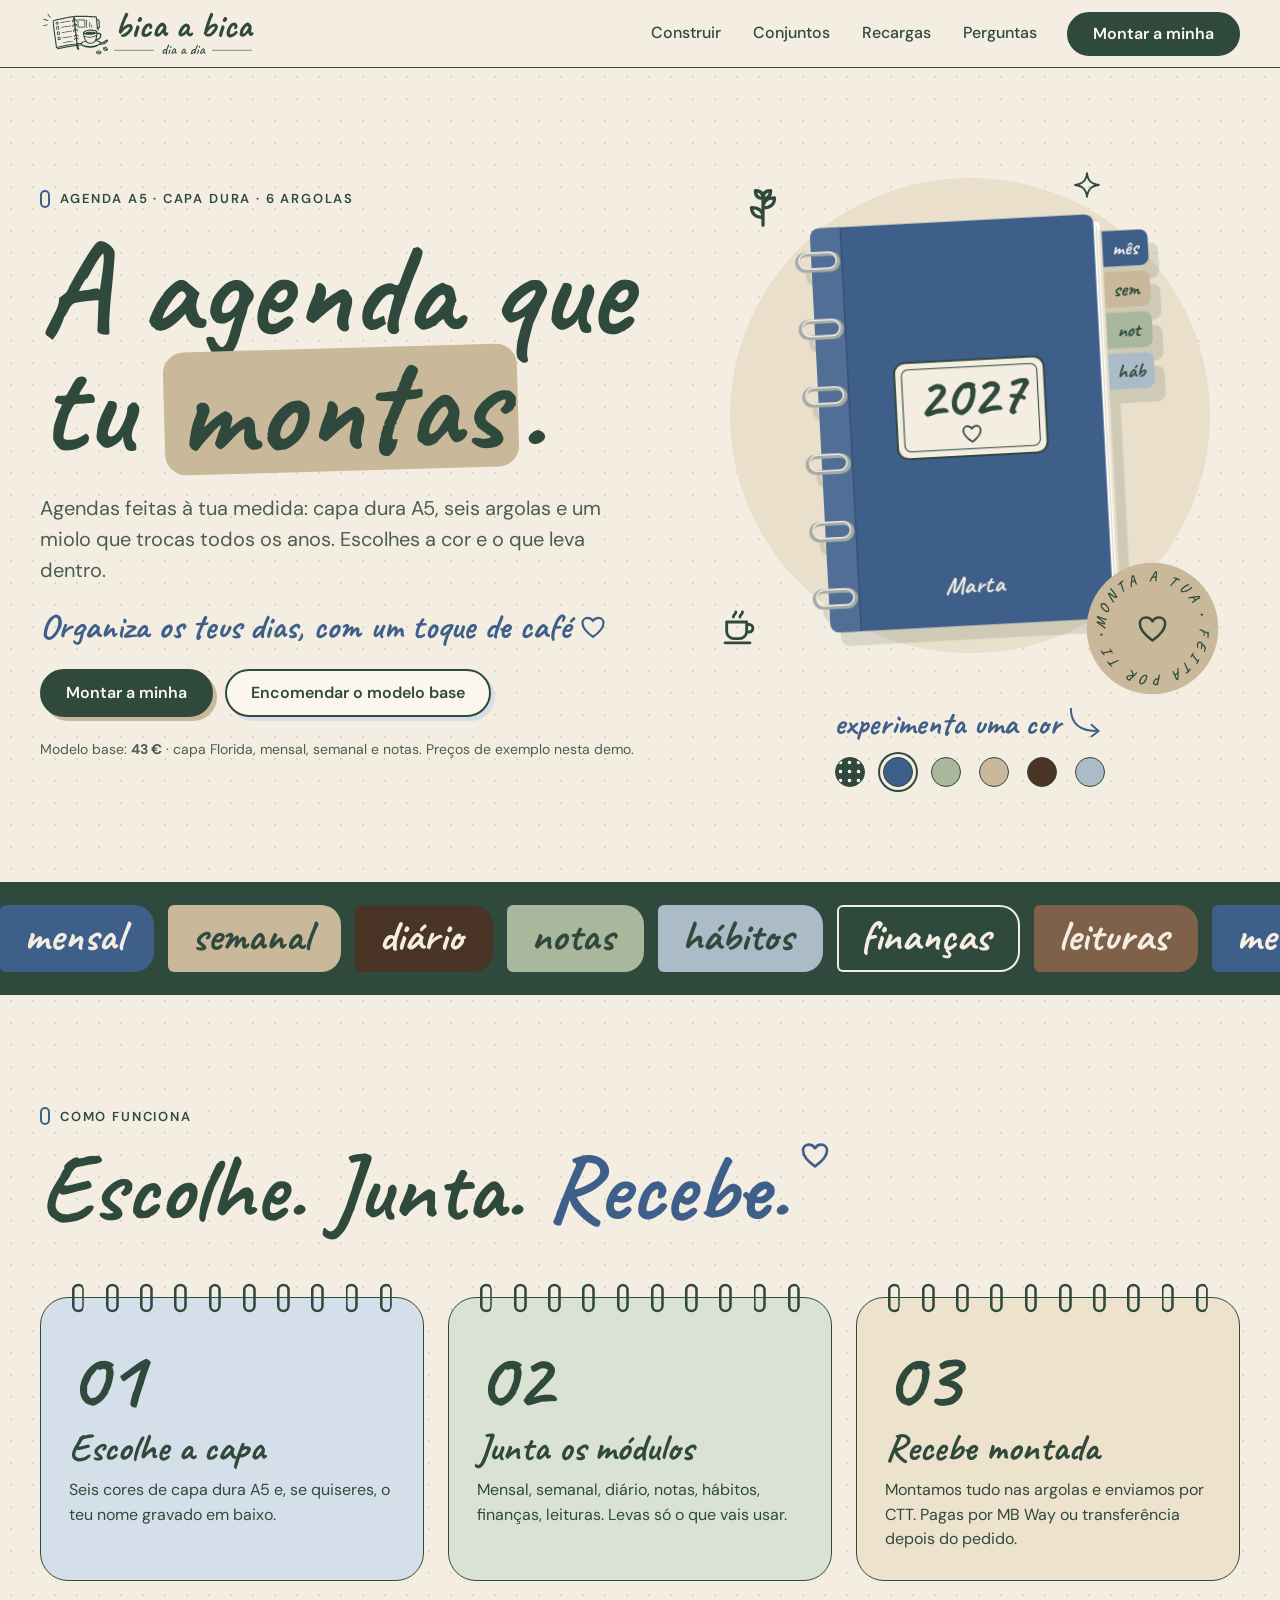
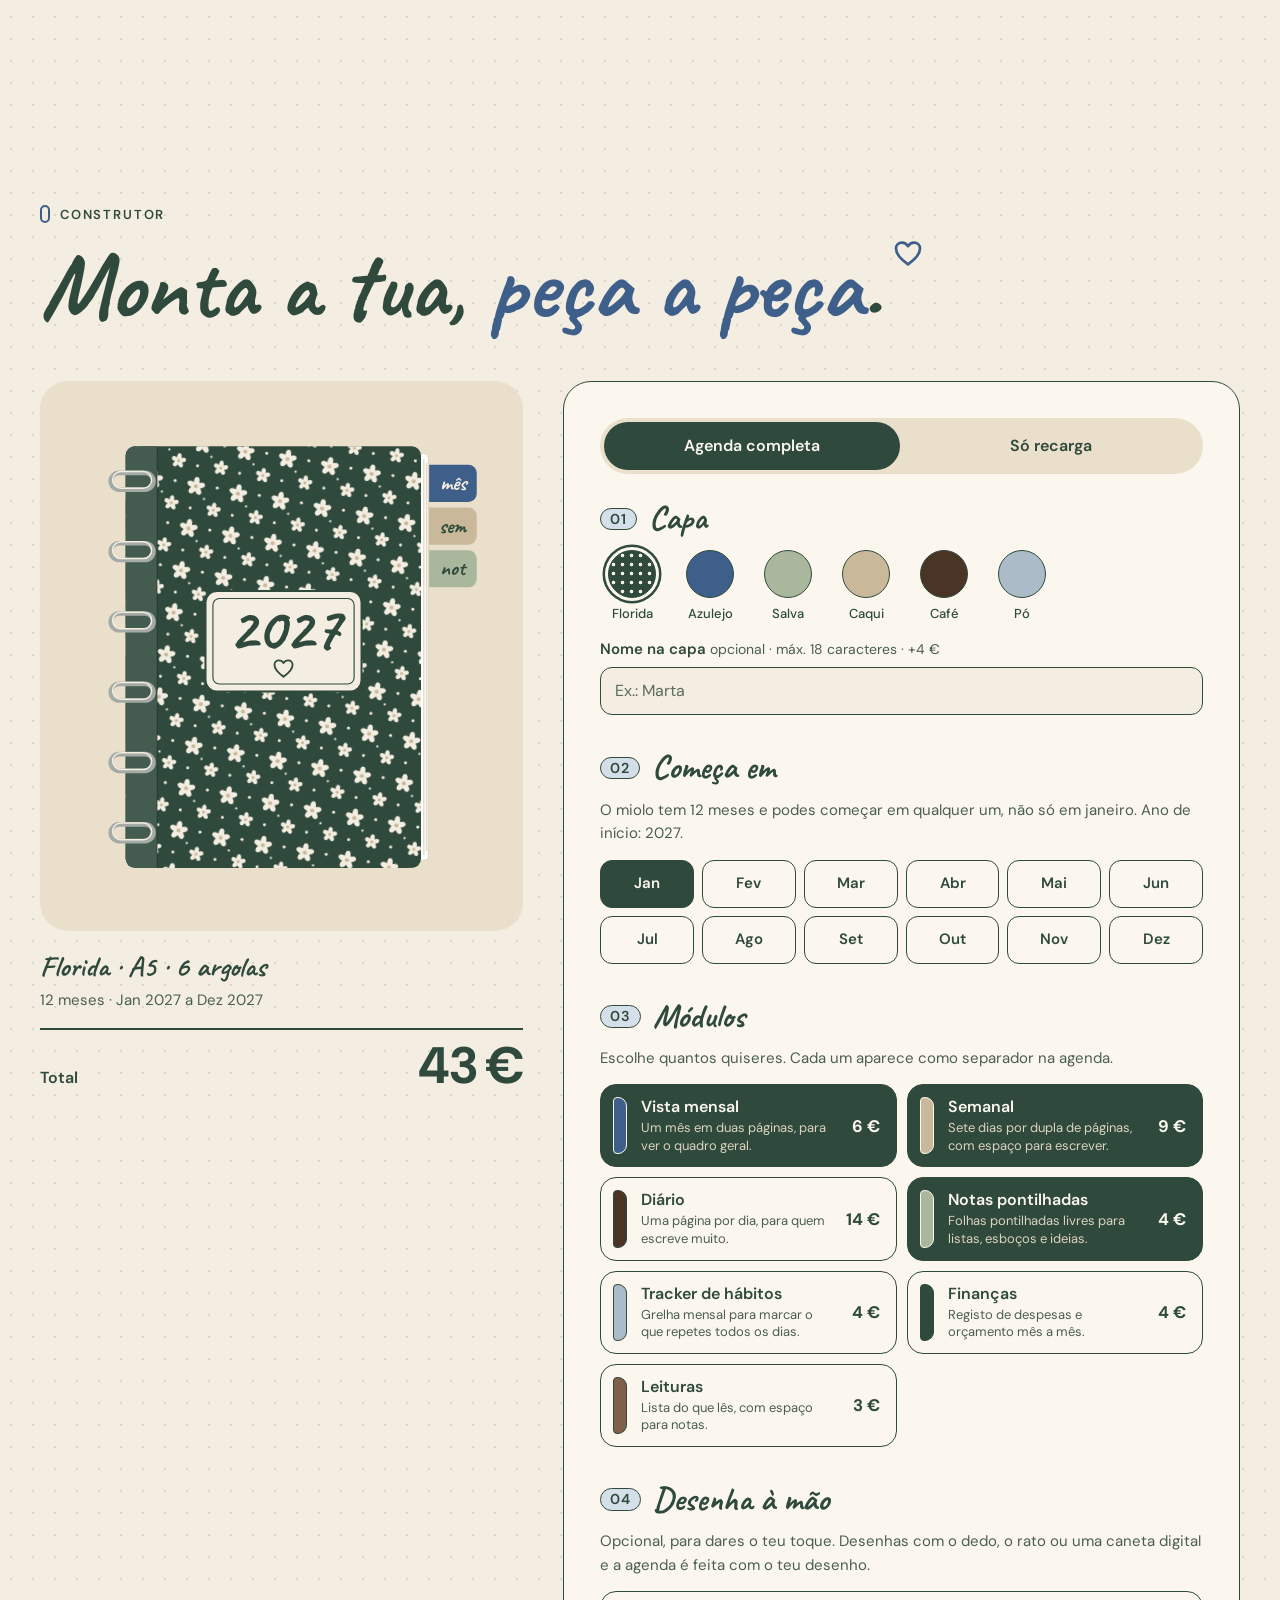
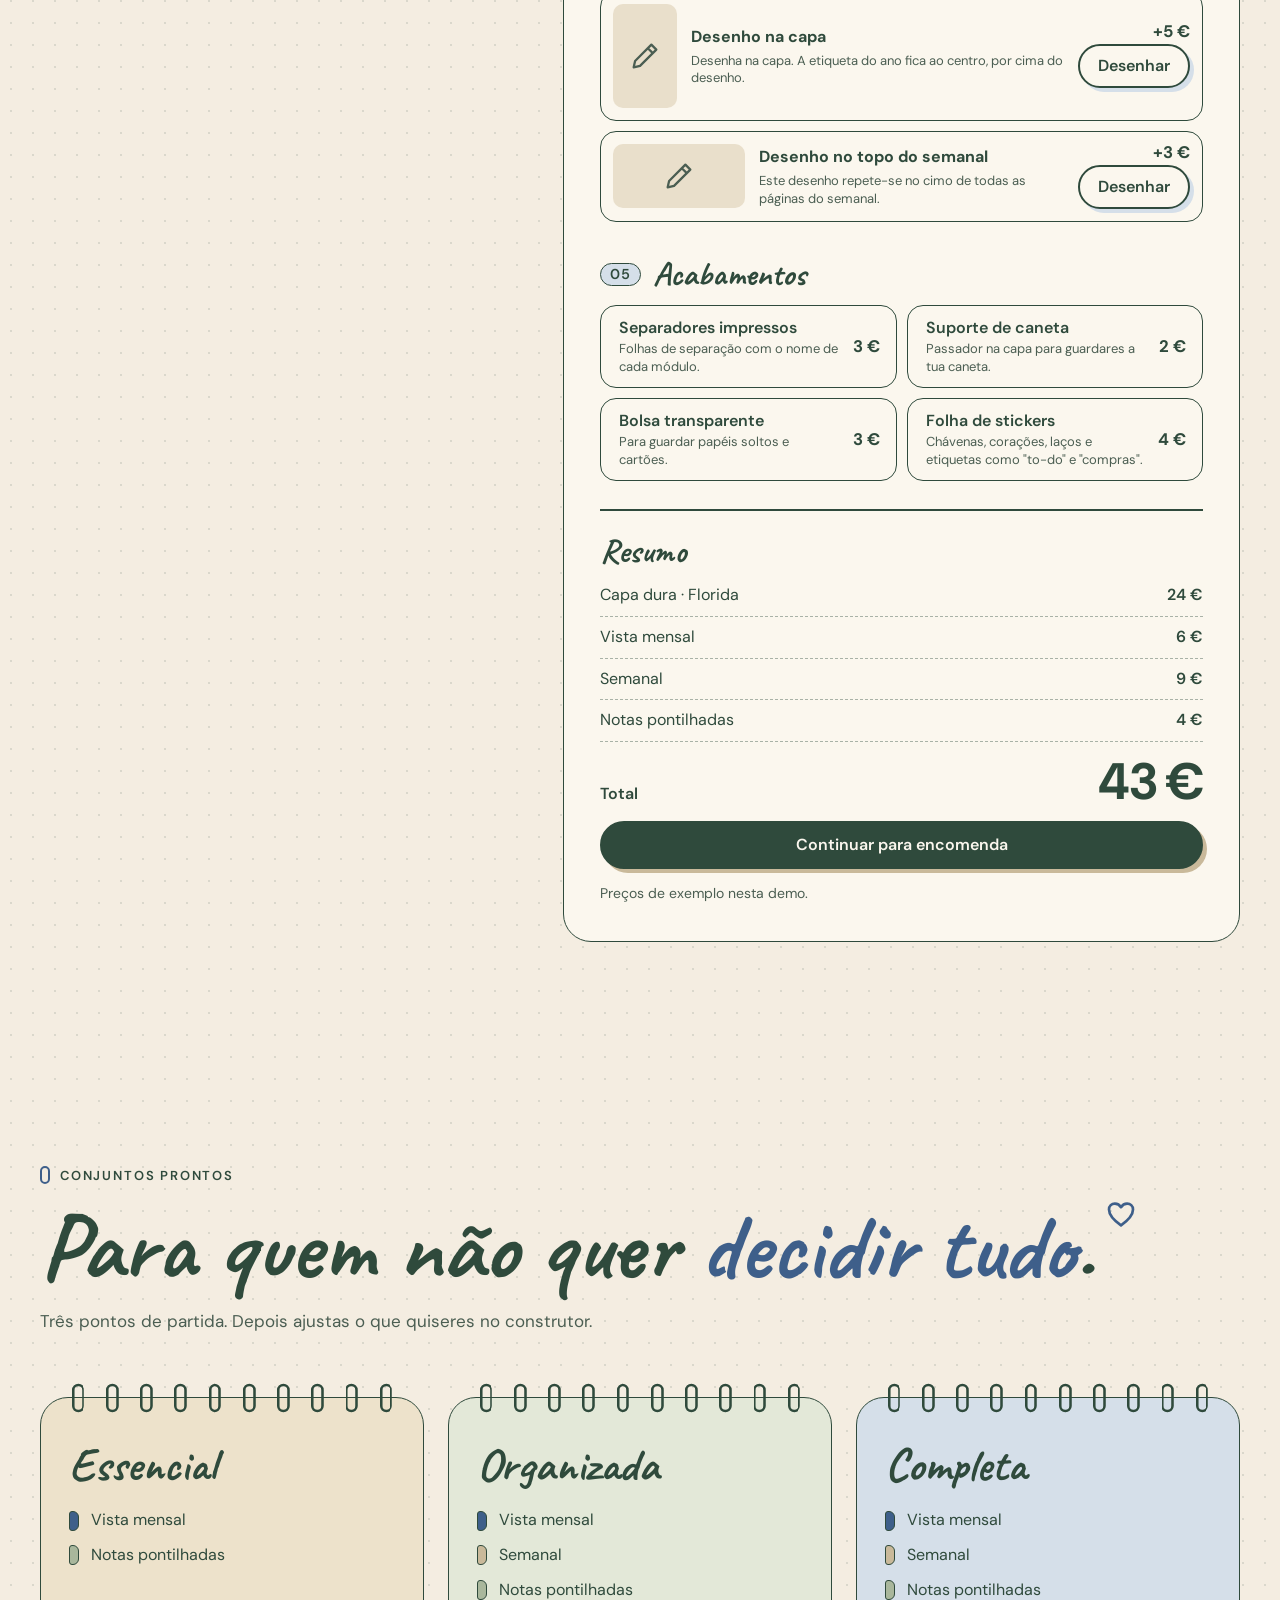
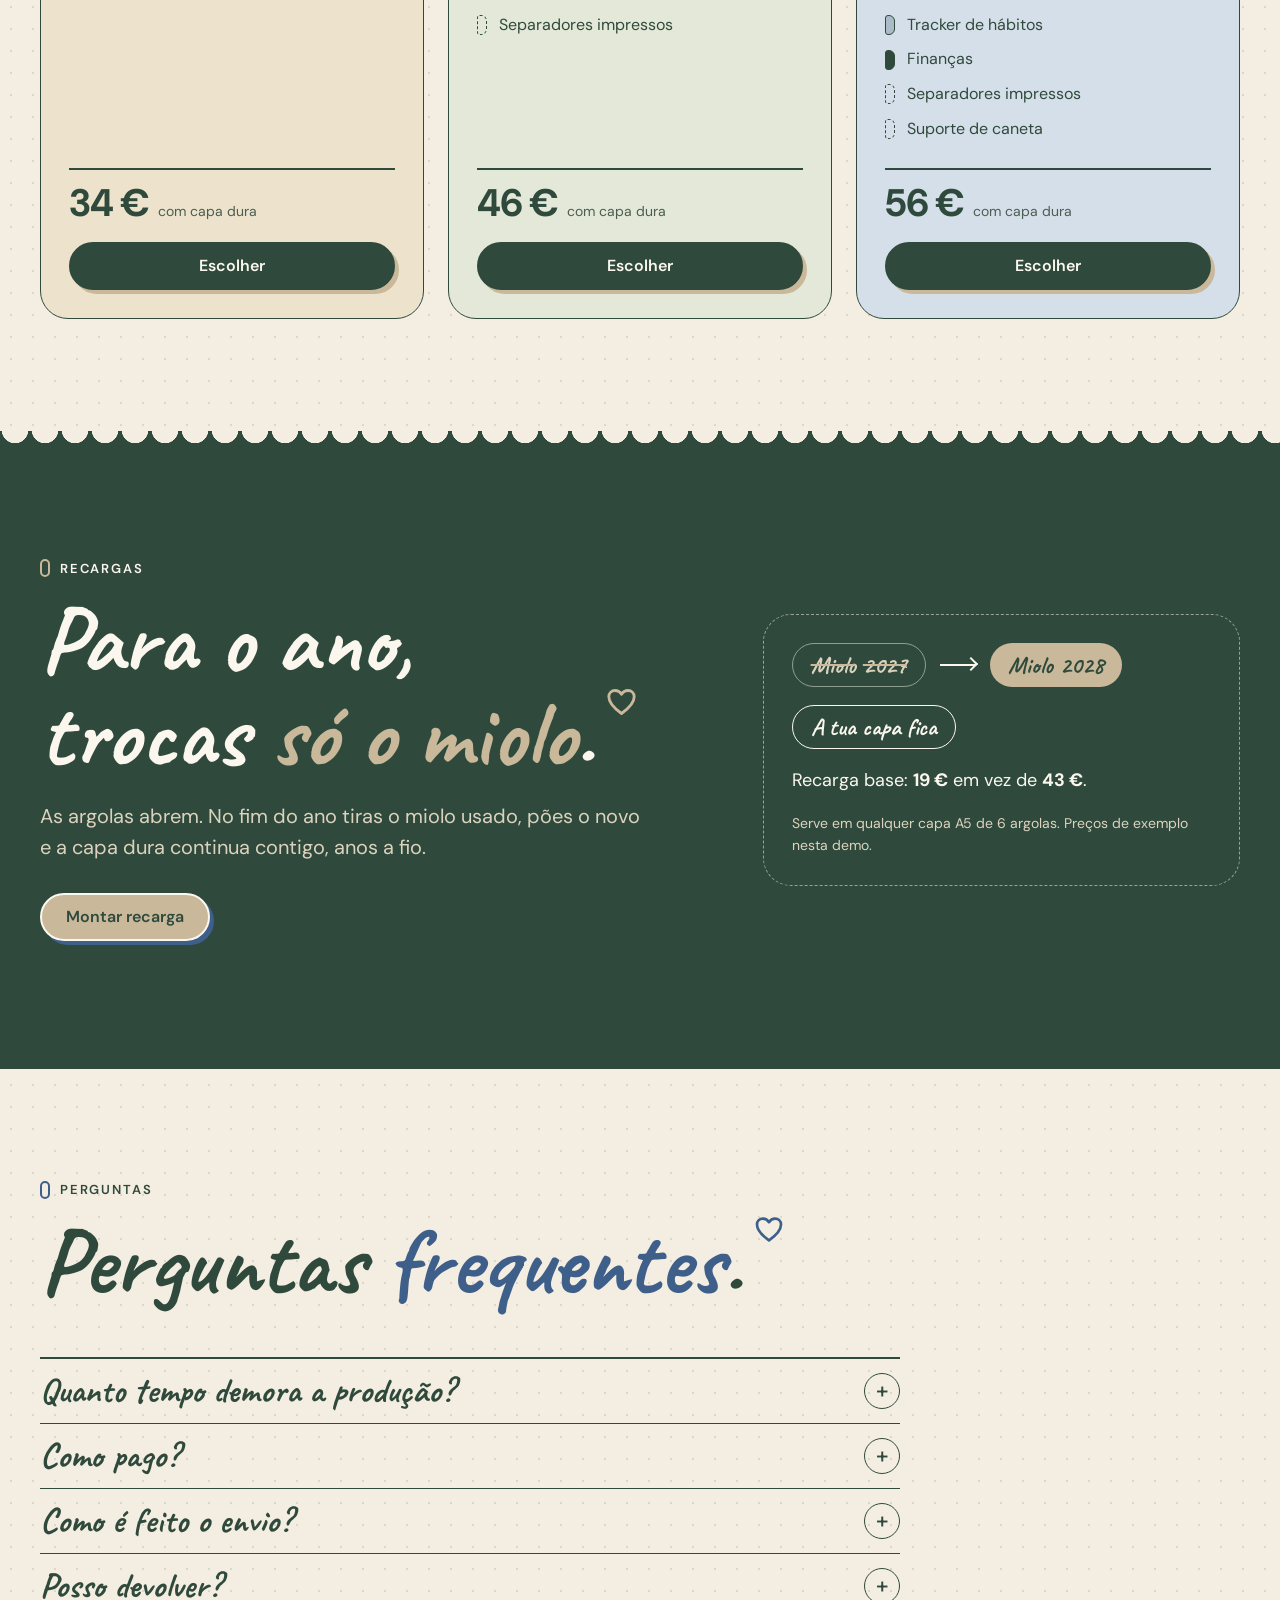
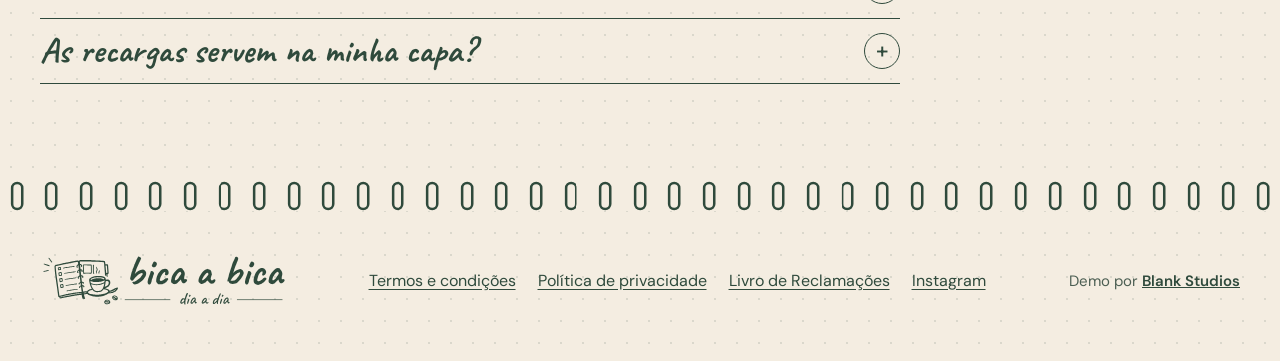
==== index.html @ fda72f33 "Desenho à mão: a cliente desenha a capa e o topo das páginas do diário e do semanal Canvas vetorial " ====
<!doctype html>
<html lang="pt-PT">
<head>
  <meta charset="utf-8">
  <meta name="viewport" content="width=device-width, initial-scale=1">
  <title>bica a bica — agendas que se montam, dia a dia</title>
  <meta name="description" content="bica a bica: agendas A5 de capa dura com 6 argolas. Escolhes a capa, juntas os módulos e, para o ano, trocas só o miolo.">
  <meta name="theme-color" content="#F4EDE1">
  <link rel="icon" href="assets/favicon.svg" type="image/svg+xml">
  <link rel="preconnect" href="https://fonts.googleapis.com">
  <link rel="preconnect" href="https://fonts.gstatic.com" crossorigin>
  <link href="https://fonts.googleapis.com/css2?family=Caveat:wght@500;600;700&family=DM+Sans:wght@400;500;600;700&display=swap" rel="stylesheet">
  <link rel="stylesheet" href="styles.css">
</head>
<body>
  <svg width="0" height="0" style="position:absolute" aria-hidden="true" focusable="false">
    <symbol id="heart" viewBox="0 0 24 24"><path d="M12 20.5C5 15.5 3 11.5 3 8.6 3 6 5 4.2 7.4 4.2c1.9 0 3.6 1 4.6 2.7 1-1.7 2.7-2.7 4.6-2.7C19 4.2 21 6 21 8.6c0 2.9-2 6.9-9 11.9z"/></symbol>
    <symbol id="leaf" viewBox="0 0 24 24"><path d="M12 22V8M12 18c-4.2 0-6-2.2-6-5.200 4.200 0 6 2.200 6 5.200zM12 13c4.200 0 6-2.200 6-5.200-4.200 0-6 2.200-6 5.200zM12 8c-2.600 0-4-1.500-4-4 2.600 0 4 1.500 4 4zM12 8c2.600 0 4-1.500 4-4-2.600 0-4 1.500-4 4z"/></symbol>
    <symbol id="cup" viewBox="0 0 24 24"><path d="M4 9h12v5.500a4.500 4.500 0 0 1-4.500 4.500h-3A4.500 4.500 0 0 1 4 14.500zM16 10.500h1.500a2.250 2.250 0 0 1 0 4.500H16M8 6c0-1.500 1.500-1.500 1.500-3M12 6c0-1.500 1.500-1.500 1.500-3M3 21.500h15"/></symbol>
    <symbol id="sparkle" viewBox="0 0 24 24"><path d="M12 1c.9 7 3.600 10 11 11-7.400 1-10.100 4-11 11-.9-7-3.600-10-11-11 7.400-1 10.100-4 11-11z"/></symbol>
    <symbol id="pencil" viewBox="0 0 24 24"><path d="M4 20l1-4.500L16.500 4l3.500 3.500L8.500 19zM14 6.500l3.500 3.500"/></symbol>
  </svg>
  <a class="skip" href="#main">Saltar para o conteúdo</a>

  <!-- 1. NAV -->
  <header class="nav">
    <div class="wrap nav__in">
      <a class="logo" href="#top" aria-label="bica a bica, início"><img class="logo__img" src="assets/logo-horizontal.svg" alt="" width="215" height="56"><span class="logo__text" aria-hidden="true">bica a bica</span></a>
      <nav id="nav-links" class="nav__links" aria-label="Principal">
        <a href="#construir">Construir</a>
        <a href="#conjuntos">Conjuntos</a>
        <a href="#recargas">Recargas</a>
        <a href="#perguntas">Perguntas</a>
        <a class="btn btn--ink nav__cta2" href="#construir">Montar a minha</a>
      </nav>
      <button class="btn btn--line nav__toggle" type="button" aria-expanded="false" aria-controls="nav-links">Menu</button>
      <a class="btn btn--ink nav__cta" href="#construir">Montar a minha</a>
    </div>
  </header>

  <main id="main">
    <noscript><p class="wrap noscript">Esta demo precisa de JavaScript para o construtor funcionar.</p></noscript>

    <!-- 2. HERO -->
    <section class="hero wrap" id="top">
      <div class="hero__copy">
        <p class="kicker">Agenda A5 · capa dura · 6 argolas</p>
        <h1>A agenda que tu <mark>montas</mark>.</h1>
        <p class="lead">Agendas feitas à tua medida: capa dura A5, seis argolas e um miolo que trocas todos os anos. Escolhes a cor e o que leva dentro.</p>
        <p class="tagline">Organiza os teus dias, com um toque de café <svg viewBox="0 0 24 24" aria-hidden="true"><use href="#heart"/></svg></p>
        <div class="cta-row">
          <a class="btn btn--ink" href="#construir">Montar a minha</a>
          <button class="btn btn--line" type="button" data-action="base">Encomendar o modelo base</button>
        </div>
        <p class="fine">Modelo base: <strong data-price="base">43 €</strong> · capa Florida, mensal, semanal e notas. Preços de exemplo nesta demo.</p>
      </div>
      <div class="hero__stage">
      <div class="hero__art">
        <div class="hero__disc" aria-hidden="true"></div>
        <svg class="doodle" style="--s:46px;top:5%;left:4%" aria-hidden="true"><use href="#leaf"/></svg>
        <svg class="doodle" style="--s:26px;top:3%;right:24%;animation-delay:-1s" aria-hidden="true"><use href="#sparkle"/></svg>
        <svg class="doodle" style="--s:40px;bottom:9%;left:0;animation-delay:-2s" aria-hidden="true"><use href="#cup"/></svg>
        <div id="agenda-hero" class="agenda-host hero__agenda" aria-hidden="true"></div>
        <svg class="sticker" viewBox="0 0 160 160" role="img" aria-label="Monta a tua, feita por ti">
          <defs><path id="sticker-path" d="M80,80 m-56,0 a56,56 0 1,1 112,0 a56,56 0 1,1 -112,0"/></defs>
          <circle cx="80" cy="80" r="78" fill="#C9B99A"/>
          <text><textPath href="#sticker-path" textLength="346" lengthAdjust="spacing">MONTA A TUA • FEITA POR TI •</textPath></text>
          <use href="#heart" x="60" y="60" width="40" height="40" fill="none" stroke="#2F4A3C" stroke-width="1.8" stroke-linecap="round" stroke-linejoin="round"/>
        </svg>
      </div>
      <p class="hand">experimenta uma cor <svg viewBox="0 0 44 38" aria-hidden="true"><path d="M4 3C4 20 14 28 34 28M27 21l8 7-8 6"/></svg></p>
      <div class="hero__swatches" id="hero-swatches" role="group" aria-label="Experimenta uma cor de capa"></div>
      </div>
    </section>

    <!-- 3. MARQUEE -->
    <section class="marquee" aria-label="Módulos disponíveis">
      <div class="marquee__track">
        <ul>
          <li>Mensal</li><li>Semanal</li><li>Diário</li><li>Notas</li><li>Hábitos</li><li>Finanças</li><li>Leituras</li>
        </ul>
        <ul aria-hidden="true">
          <li>Mensal</li><li>Semanal</li><li>Diário</li><li>Notas</li><li>Hábitos</li><li>Finanças</li><li>Leituras</li>
        </ul>
      </div>
    </section>

    <!-- 4. COMO FUNCIONA -->
    <section class="section wrap" id="como-funciona">
      <div class="section-head">
        <p class="kicker">Como funciona</p>
        <h2>Escolhe. Junta. <em>Recebe.</em></h2>
      </div>
      <ol class="steps">
        <li class="sheet"><span class="num">01</span><h3>Escolhe a capa</h3><p>Seis cores de capa dura A5 e, se quiseres, o teu nome gravado em baixo.</p></li>
        <li class="sheet"><span class="num">02</span><h3>Junta os módulos</h3><p>Mensal, semanal, diário, notas, hábitos, finanças, leituras. Levas só o que vais usar.</p></li>
        <li class="sheet"><span class="num">03</span><h3>Recebe montada</h3><p>Montamos tudo nas argolas e enviamos por CTT. Pagas por MB Way ou transferência depois do pedido.</p></li>
      </ol>
    </section>

    <!-- 5. CONSTRUTOR -->
    <section class="section wrap builder" id="construir">
      <div class="section-head">
        <p class="kicker">Construtor</p>
        <h2>Monta a tua, <em>peça a peça</em>.</h2>
      </div>

      <div class="builder__grid" id="builder">
        <aside class="preview" aria-label="Pré-visualização da agenda">
          <div class="preview__stage"><div id="agenda-preview" class="agenda-host" aria-hidden="true"></div></div>
          <div class="preview__info">
            <p class="spec" id="preview-spec">Tinta · A5 · 6 argolas</p>
            <p class="period" id="preview-period">12 meses · Jan 2027 a Dez 2027</p>
            <p class="total" aria-live="polite" aria-atomic="true"><span>Total</span><strong id="preview-total">43 €</strong></p>
          </div>
        </aside>

        <!-- Passos -->
        <div class="panel" id="panel-steps">
          <div class="mode" role="group" aria-label="Tipo de pedido">
            <button type="button" class="mode__btn" data-mode="agenda" aria-pressed="true">Agenda completa</button>
            <button type="button" class="mode__btn" data-mode="recarga" aria-pressed="false">Só recarga</button>
          </div>

          <div class="steps-list">
            <section class="step" id="step-cover" aria-labelledby="h-cover">
              <h3 id="h-cover">Capa</h3>
              <div class="swatches" id="colors" role="radiogroup" aria-label="Cor da capa"></div>
              <div class="field">
                <label for="engrave">Nome na capa <span class="hint">opcional · máx. 18 caracteres · +<span data-price="engrave">4 €</span></span></label>
                <input id="engrave" type="text" maxlength="18" autocomplete="off" placeholder="Ex.: Marta">
              </div>
            </section>

            <section class="step" aria-labelledby="h-start">
              <h3 id="h-start">Começa em</h3>
              <p class="help">O miolo tem 12 meses e podes começar em qualquer um, não só em janeiro. Ano de início: <span data-year>2027</span>.</p>
              <div class="months" id="months" role="radiogroup" aria-label="Mês de início"></div>
            </section>

            <section class="step" aria-labelledby="h-mods">
              <h3 id="h-mods">Módulos</h3>
              <p class="help">Escolhe quantos quiseres. Cada um aparece como separador na agenda.</p>
              <div class="opts" id="modules"></div>
            </section>

            <section class="step" id="step-draw" aria-labelledby="h-draw">
              <h3 id="h-draw">Desenha à mão</h3>
              <p class="help">Opcional, para dares o teu toque. Desenhas com o dedo, o rato ou uma caneta digital e a agenda é feita com o teu desenho.</p>
              <ul class="draws" id="draws"></ul>
            </section>

            <section class="step" aria-labelledby="h-fin">
              <h3 id="h-fin">Acabamentos</h3>
              <div class="opts" id="finishes"></div>
            </section>
          </div>

          <section class="summary" aria-labelledby="h-sum">
            <h3 id="h-sum">Resumo</h3>
            <ul class="lines" id="summary-lines"></ul>
            <p class="sum-total"><span>Total</span><strong id="summary-total">43 €</strong></p>
            <button type="button" class="btn btn--ink btn--block" id="btn-continue" aria-describedby="continue-hint">Continuar para encomenda</button>
            <p class="hint" id="continue-hint" hidden>Escolhe pelo menos um módulo para continuar.</p>
            <p class="fine">Preços de exemplo nesta demo.</p>
          </section>
        </div>

        <!-- Encomenda -->
        <div class="panel" id="panel-order" hidden>
          <h3 class="panel__title" id="h-order" tabindex="-1">Quase lá. Os teus dados.</h3>
          <div class="order-sum">
            <p class="order-sum__title">O teu pedido</p>
            <ul class="lines" id="order-lines"></ul>
            <p class="sum-total"><span>Total</span><strong id="order-total">43 €</strong></p>
          </div>

          <form id="order-form" novalidate>
            <p class="err-summary" id="form-errors" role="alert" hidden></p>
            <input type="checkbox" id="f-botcheck" name="botcheck" tabindex="-1" autocomplete="off" aria-hidden="true" style="display:none">
            <div class="form-grid">
              <div class="field">
                <label for="f-nome">Nome</label>
                <input id="f-nome" name="nome" type="text" autocomplete="name" aria-describedby="e-nome" required>
                <p class="err" id="e-nome"></p>
              </div>
              <div class="field">
                <label for="f-email">Email</label>
                <input id="f-email" name="email" type="email" autocomplete="email" aria-describedby="e-email" required>
                <p class="err" id="e-email"></p>
              </div>
              <div class="field">
                <label for="f-telemovel">Telemóvel</label>
                <input id="f-telemovel" name="telemovel" type="tel" autocomplete="tel" inputmode="tel" aria-describedby="e-telemovel" required>
                <p class="err" id="e-telemovel"></p>
              </div>
              <div class="field">
                <label for="f-codpostal">Código postal</label>
                <input id="f-codpostal" name="codpostal" type="text" autocomplete="postal-code" inputmode="numeric" placeholder="0000-000" aria-describedby="e-codpostal" required>
                <p class="err" id="e-codpostal"></p>
              </div>
              <div class="field field--wide">
                <label for="f-morada">Morada</label>
                <input id="f-morada" name="morada" type="text" autocomplete="street-address" aria-describedby="e-morada" required>
                <p class="err" id="e-morada"></p>
              </div>
              <div class="field field--wide">
                <label for="f-localidade">Localidade</label>
                <input id="f-localidade" name="localidade" type="text" autocomplete="address-level2" aria-describedby="e-localidade" required>
                <p class="err" id="e-localidade"></p>
              </div>
              <div class="field field--wide">
                <label for="f-notas">Notas <span class="hint">opcional</span></label>
                <textarea id="f-notas" name="notas" rows="3"></textarea>
              </div>
            </div>
            <div class="field field--wide">
              <label class="check" for="f-aceito">
                <input type="checkbox" id="f-aceito" name="aceito" aria-describedby="e-aceito" required>
                <span>Li e aceito os <a href="termos.html" target="_blank" rel="noopener">Termos e condições</a> e a <a href="privacidade.html" target="_blank" rel="noopener">Política de privacidade</a>, incluindo que as agendas personalizadas não têm direito de livre resolução de 14 dias.</span>
              </label>
              <p class="err" id="e-aceito"></p>
            </div>
            <div class="form-actions">
              <button type="button" class="btn btn--line" id="btn-back">Voltar a editar</button>
              <button type="submit" class="btn btn--ink" id="btn-send">Enviar pedido</button>
            </div>
            <p class="err" id="form-status" role="alert"></p>
          </form>
        </div>

        <!-- Confirmação -->
        <div class="panel" id="panel-done" hidden>
          <h3 class="panel__title" id="h-done" tabindex="-1">Pedido recebido. Enviamos os dados de pagamento por email.</h3>
          <p class="help">Assim é que o pedido chega à bica a bica, já em texto pronto para produção:</p>
          <pre class="order-text" id="order-text" tabindex="0" aria-label="Texto do pedido"></pre>
          <div id="done-draws" hidden>
            <p class="help">Guarda uma cópia dos teus desenhos. Se for preciso, podemos pedir-te o ficheiro por email.</p>
            <ul class="downloads" id="done-draws-list"></ul>
          </div>
          <button type="button" class="btn btn--line" id="btn-new">Montar outra</button>
        </div>
      </div>
    </section>

    <!-- 6. CONJUNTOS -->
    <section class="section wrap" id="conjuntos">
      <div class="section-head">
        <p class="kicker">Conjuntos prontos</p>
        <h2>Para quem não quer <em>decidir tudo</em>.</h2>
        <p class="lead lead--sm">Três pontos de partida. Depois ajustas o que quiseres no construtor.</p>
      </div>
      <div class="sets" id="sets"></div>
    </section>

    <!-- 7. RECARGAS -->
    <section class="refill" id="recargas">
      <div class="wrap refill__in">
        <div>
          <p class="kicker">Recargas</p>
          <h2>Para o ano, trocas <em>só o miolo</em>.</h2>
          <p class="lead">As argolas abrem. No fim do ano tiras o miolo usado, pões o novo e a capa dura continua contigo, anos a fio.</p>
          <button type="button" class="btn btn--accent" data-action="recarga">Montar recarga</button>
        </div>
        <div class="swap" aria-label="Exemplo de recarga">
          <p class="swap__row"><span class="tag tag--old">Miolo <span data-year>2027</span></span><span class="swap__arrow" aria-hidden="true"></span><span class="tag tag--new">Miolo <span data-year-next>2028</span></span></p>
          <p class="swap__cover"><span class="tag tag--cover">A tua capa fica</span></p>
          <p class="swap__price">Recarga base: <strong data-price="refill-base">19 €</strong> em vez de <strong data-price="base">43 €</strong>.</p>
          <p class="swap__note">Serve em qualquer capa A5 de 6 argolas. Preços de exemplo nesta demo.</p>
        </div>
      </div>
    </section>

    <!-- 8. FAQ -->
    <section class="section wrap" id="perguntas">
      <div class="section-head">
        <p class="kicker">Perguntas</p>
        <h2>Perguntas <em>frequentes</em>.</h2>
      </div>
      <div class="faq">
        <details>
          <summary>Quanto tempo demora a produção?</summary>
          <p>O prazo de produção é de [PRAZO], contado a partir do momento em que o pagamento entra.</p>
        </details>
        <details>
          <summary>Como pago?</summary>
          <p>Por MB Way ou transferência bancária, depois de fazeres o pedido. Enviamos os dados por email e a produção começa quando o pagamento entra.</p>
        </details>
        <details>
          <summary>Como é feito o envio?</summary>
          <p>Enviamos por CTT. Os portes são [PORTES].</p>
        </details>
        <details>
          <summary>Posso devolver?</summary>
          <p>Os produtos personalizados não têm direito de livre resolução de 14 dias. Se vier com defeito, fazemos a troca.</p>
        </details>
        <details>
          <summary>As recargas servem na minha capa?</summary>
          <p>Servem em qualquer capa A5 de 6 argolas, seja nossa ou não.</p>
        </details>
      </div>
    </section>
  </main>

  <!-- 9. RODAPÉ -->
  <footer class="footer">
    <div class="wrap footer__in">
      <a class="logo" href="#top" aria-label="bica a bica, início"><img class="logo__img" src="assets/logo-horizontal.svg" alt="" width="215" height="56"><span class="logo__text" aria-hidden="true">bica a bica</span></a>
      <ul class="footer__links">
        <li><a href="termos.html">Termos e condições</a></li>
        <li><a href="privacidade.html">Política de privacidade</a></li>
        <li><a href="https://www.livroreclamacoes.pt" target="_blank" rel="noopener">Livro de Reclamações</a></li>
        <!-- [PLACEHOLDER] trocar pelo perfil de Instagram do cliente -->
        <li><a href="https://www.instagram.com/" target="_blank" rel="noopener">Instagram</a></li>
      </ul>
      <p class="footer__credit">Demo por <a href="https://blankstudios.pt" target="_blank" rel="noopener">Blank Studios</a></p>
    </div>
  </footer>

  <dialog id="dlg-draw" class="draw-dlg" aria-labelledby="dlg-draw-t">
    <h3 id="dlg-draw-t">Desenha</h3>
    <p class="help" id="draw-help"></p>
    <div class="draw__stage" id="draw-stage" data-kind="cover">
      <canvas id="draw-canvas" aria-label="Área de desenho. Usa o dedo, o rato ou uma caneta digital."></canvas>
      <div class="draw__guide" aria-hidden="true"><span>etiqueta do ano</span></div>
    </div>
    <div class="draw__tools">
      <fieldset class="tools-row"><legend class="sr">Ferramenta</legend>
        <label class="chip"><input type="radio" name="tool" value="pen" checked><span>Caneta</span></label>
        <label class="chip"><input type="radio" name="tool" value="eraser"><span>Borracha</span></label>
      </fieldset>
      <fieldset class="tools-row" id="pen-colors"><legend class="sr">Cor do traço</legend></fieldset>
      <fieldset class="tools-row" id="pen-widths"><legend class="sr">Espessura</legend></fieldset>
      <div class="tools-row">
        <button type="button" class="btn btn--line" id="draw-undo">Desfazer</button>
        <button type="button" class="btn btn--line" id="draw-clear">Limpar tudo</button>
      </div>
    </div>
    <p class="hint">Não consegues desenhar aqui? Descreve o que queres nas Notas do pedido.</p>
    <div class="draw__actions">
      <button type="button" class="btn btn--line" id="draw-cancel">Cancelar</button>
      <button type="button" class="btn btn--ink" id="draw-save">Guardar desenho</button>
    </div>
  </dialog>

  <script src="app.js"></script>
</body>
</html>
---- styles.css ----
/* bica a bica — agendas que se montam, dia a dia. Demo por Blank Studios. */

/* Identidade: creme, verde garrafa, azul azulejo e castanhos. Caveat nos títulos, DM Sans no texto. */
:root {
  --bg: #F4EDE1;        /* creme */
  --paper: #FBF7EE;
  --ink: #2F4A3C;       /* verde garrafa */
  --accent: #C9B99A;    /* bege caqui (fundos com texto escuro) */
  --deep: #3E5F8A;      /* azul azulejo (texto e destaques) */
  --soft: #E9DFCB;
  --sky: #D5DFE9;
  --mint: #DAE3D3;
  --butter: #EDE2CB;
  --sage: #E3E8D8;
  --muted: #4B5E52;
  --focus: var(--ink);
  --radius: 28px;
  --nav-h: 68px;
  --font-display: "Caveat", "Segoe Script", "Bradley Hand", cursive;
  --font-body: "DM Sans", system-ui, -apple-system, "Segoe UI", sans-serif;
  --font-num: "DM Sans", system-ui, sans-serif;
  /* argola: motivo repetido nos separadores e cartões */
  --ring-tile: url("data:image/svg+xml,%3Csvg xmlns='http://www.w3.org/2000/svg' width='34' height='30' viewBox='0 0 34 30'%3E%3Crect x='12' y='2' width='10' height='26' rx='5' fill='none' stroke='%232F4A3C' stroke-width='2.5'/%3E%3C/svg%3E");
  /* coração desenhado à mão */
  --heart: url("data:image/svg+xml,%3Csvg xmlns='http://www.w3.org/2000/svg' viewBox='0 0 24 24' fill='none' stroke='%233E5F8A' stroke-width='2' stroke-linecap='round' stroke-linejoin='round'%3E%3Cpath d='M12 20.5C5 15.5 3 11.5 3 8.6 3 6 5 4.2 7.4 4.2c1.9 0 3.6 1 4.6 2.7 1-1.7 2.7-2.7 4.6-2.7C19 4.2 21 6 21 8.6c0 2.9-2 6.9-9 11.9z'/%3E%3C/svg%3E");
  --heart-light: url("data:image/svg+xml,%3Csvg xmlns='http://www.w3.org/2000/svg' viewBox='0 0 24 24' fill='none' stroke='%23C9B99A' stroke-width='2' stroke-linecap='round' stroke-linejoin='round'%3E%3Cpath d='M12 20.5C5 15.5 3 11.5 3 8.6 3 6 5 4.2 7.4 4.2c1.9 0 3.6 1 4.6 2.7 1-1.7 2.7-2.7 4.6-2.7C19 4.2 21 6 21 8.6c0 2.9-2 6.9-9 11.9z'/%3E%3C/svg%3E");
  color-scheme: light;
}

*, *::before, *::after { box-sizing: border-box; }
[hidden] { display: none !important; }
html { scroll-behavior: smooth; scroll-padding-top: calc(var(--nav-h) + 12px); -webkit-text-size-adjust: 100%; }
body {
  margin: 0; background-color: var(--bg); background-image: radial-gradient(rgba(47, 74, 60, .13) 1.1px, transparent 1.5px); background-size: 22px 22px; color: var(--ink);
  font: 400 1rem/1.55 var(--font-body); overflow-x: clip;
}
h1, h2, h3, h4, p { margin: 0; }
h1, h2, h3 { font-family: var(--font-display); font-weight: 700; letter-spacing: 0; line-height: 1; text-wrap: balance; }
h2 em { font-style: normal; color: var(--deep); }
ul, ol { margin: 0; padding: 0; list-style: none; }
a { color: inherit; }
button, input, textarea { font: inherit; color: inherit; }
button { cursor: pointer; }

:focus-visible { outline: 3px solid var(--focus); outline-offset: 3px; border-radius: 6px; }

.wrap { width: min(1200px, 100% - 48px); margin-inline: auto; }
.section { padding-block: clamp(56px, 9vw, 112px); }
.section-head { margin-bottom: clamp(28px, 4vw, 48px); display: grid; gap: 14px; }
h2 { font-size: clamp(3rem, 7.4vw, 6rem); }
.kicker { font: 600 0.8125rem/1 var(--font-body); letter-spacing: 0.14em; text-transform: uppercase; display: flex; align-items: center; gap: 10px; }
.kicker::before { content: ""; width: 10px; height: 18px; border: 2px solid var(--deep); border-radius: 6px; }
.lead { font-size: clamp(1.0625rem, 1.6vw, 1.25rem); max-width: 34em; color: var(--muted); }
.lead--sm { font-size: 1.0625rem; }
.fine { font-size: 0.875rem; color: var(--muted); }
.noscript { padding: 16px 0; }

.skip { position: absolute; left: 16px; top: -60px; background: var(--ink); color: var(--paper); padding: 12px 16px; border-radius: 10px; z-index: 100; }
.skip:focus { top: 12px; }

/* ---------- Botões ---------- */
.btn {
  display: inline-flex; align-items: center; justify-content: center; gap: 8px;
  min-height: 48px; padding: 0 24px; border-radius: 999px; border: 2px solid var(--ink);
  font: 600 1rem/1 var(--font-body); text-decoration: none; text-align: center;
  transition: background-color .2s, color .2s, transform .2s;
}
.btn--ink { background: var(--ink); color: var(--paper); box-shadow: 4px 4px 0 var(--accent); }
.btn--ink:hover { background: var(--deep); color: var(--paper); box-shadow: 4px 4px 0 var(--ink); }
.btn--line { background: var(--paper); color: var(--ink); box-shadow: 4px 4px 0 var(--sky); }
.btn--line:hover { background: var(--sky); color: var(--ink); }
.btn--accent { background: var(--accent); color: var(--ink); border-color: var(--paper); box-shadow: 4px 4px 0 var(--deep); }
.btn--accent:hover { background: var(--paper); }
.nav .btn { box-shadow: none; }
.btn--block { width: 100%; }
.btn:disabled { opacity: 0.4; cursor: not-allowed; box-shadow: none; }
.btn:active:not(:disabled) { transform: translate(3px, 3px); box-shadow: none; }
.link { background: none; border: 0; padding: 0; text-decoration: underline; text-underline-offset: 3px; min-height: 44px; }

/* ---------- Nav ---------- */
.nav { position: sticky; top: 0; z-index: 30; height: var(--nav-h); background: rgba(244, 237, 225, .94); backdrop-filter: blur(8px); border-bottom: 1.5px solid var(--ink); }
.nav__in { height: 100%; display: flex; align-items: center; gap: 16px; }
.logo { font: 700 2.1rem/1 var(--font-display); text-decoration: none; display: inline-flex; align-items: center; min-height: 44px; }
.logo__img { height: 56px; width: auto; display: block; }
.footer .logo__img { height: 64px; }
.logo__text { display: none; align-items: center; white-space: nowrap; }
.nav .nav__cta2 { display: none; }
.nav__links { display: flex; gap: 4px; margin-left: auto; }
.nav__links a { padding: 10px 14px; border-radius: 999px; text-decoration: none; font-weight: 500; min-height: 44px; display: inline-flex; align-items: center; }
.nav__links a:hover { background: var(--soft); }
.nav__toggle { display: none; margin-left: auto; min-height: 44px; padding: 0 18px; }
.nav__cta { min-height: 44px; white-space: nowrap; }

/* ---------- Hero ---------- */
.hero { display: grid; grid-template-columns: 1.05fr 0.95fr; gap: clamp(24px, 5vw, 64px); align-items: center; padding-block: clamp(40px, 7vw, 88px); }
.hero__copy { display: grid; gap: 22px; justify-items: start; }
.hero h1 { font-size: clamp(3.8rem, 10.5vw, 8.2rem); line-height: 0.9; }
.hero mark { background: var(--accent); color: var(--ink); padding: 0 0.1em 0.04em; border-radius: 0.16em; display: inline-block; transform: rotate(-1.6deg); }
.tagline { font: 700 clamp(1.7rem, 3vw, 2.2rem)/1.1 var(--font-display); color: var(--deep); display: flex; align-items: center; gap: 8px; }
.tagline svg { width: 28px; height: 28px; flex: none; fill: none; stroke: var(--deep); stroke-width: 1.8; stroke-linecap: round; stroke-linejoin: round; }
.cta-row { display: flex; flex-wrap: wrap; gap: 12px; }
.hero__stage { display: grid; gap: 10px; justify-items: center; }
.hero__swatches { display: flex; gap: 4px; }
.dot { width: 44px; height: 44px; padding: 0; border: 0; background: none; position: relative; border-radius: 50%; }
.dot::before { content: ""; position: absolute; inset: 7px; border-radius: 50%; background: var(--c); border: 1.5px solid var(--ink); transition: transform .15s; }
.dot--flor::before, .swatch__dot--flor { background-image: radial-gradient(#F4EDE1 1.7px, transparent 2.1px); background-size: 9px 9px; }
.dot:hover::before { transform: scale(1.12); }
.dot[aria-pressed="true"]::before { box-shadow: 0 0 0 3px var(--bg), 0 0 0 5px var(--ink); }
.hero__art { position: relative; width: 100%; max-width: 500px; margin-inline: auto; aspect-ratio: 1 / 1.08; display: grid; place-items: center; overflow: clip; }
.hero__disc { position: absolute; inset: 4% 2% 8% 2%; background: var(--soft); border-radius: 50%; }
.hero__agenda { position: relative; width: 82%; transform: rotate(-3deg); filter: drop-shadow(10px 14px 0 rgba(47, 74, 60, .14)); }
.sticker { position: absolute; bottom: 0; right: 0; width: clamp(108px, 27%, 150px); animation: spin 22s linear infinite; }
.sticker text { font: 700 17px var(--font-display); fill: var(--ink); letter-spacing: 0.08em; }
@keyframes spin { to { transform: rotate(360deg); } }

.doodle { position: absolute; width: var(--s, 32px); height: var(--s, 32px); fill: none; stroke: var(--ink); stroke-width: 1.7; stroke-linecap: round; stroke-linejoin: round; animation: bob 4s ease-in-out infinite; }
@keyframes bob { 50% { transform: translateY(-6px) rotate(6deg); } }
.hand { font: 700 2rem/1 var(--font-display); color: var(--deep); display: inline-flex; align-items: flex-end; gap: 6px; }
.hand svg { width: 40px; height: 34px; flex: none; fill: none; stroke: var(--deep); stroke-width: 2.2; stroke-linecap: round; stroke-linejoin: round; }
.section-head h2::after, .refill h2::after { content: ""; display: inline-block; width: .34em; height: .34em; margin-left: .12em; vertical-align: .5em; background: var(--heart) center / contain no-repeat; }
.refill h2::after { background-image: var(--heart-light); }

/* ---------- Marquee ---------- */
.marquee { background: var(--ink); overflow: hidden; padding-block: 22px; border-block: 1.5px solid var(--ink); }
.marquee__track { display: flex; width: max-content; animation: scroll 32s linear infinite; }
.marquee:hover .marquee__track { animation-play-state: paused; }
.marquee ul { display: flex; flex-shrink: 0; gap: 14px; padding-right: 14px; }
.marquee li {
  font: 700 clamp(1.9rem, 3.8vw, 2.7rem)/1 var(--font-display); text-transform: lowercase;
  padding: 10px 30px 14px 24px; border-radius: 6px 20px 20px 6px; background: var(--t, #fff); color: var(--ink);
}
.marquee li:nth-child(1) { --t: #3E5F8A; color: var(--bg); }
.marquee li:nth-child(2) { --t: #C9B99A; }
.marquee li:nth-child(3) { --t: #4A3426; color: var(--bg); }
.marquee li:nth-child(4) { --t: #A9B79C; }
.marquee li:nth-child(5) { --t: #ABBBC7; }
.marquee li:nth-child(6) { --t: #2F4A3C; color: var(--bg); box-shadow: inset 0 0 0 2px var(--bg); }
.marquee li:nth-child(7) { --t: #7F6048; color: var(--bg); }
@keyframes scroll { to { transform: translateX(-50%); } }

/* ---------- Folhas com argolas (motivo repetido) ---------- */
.sheet { position: relative; background: var(--paper); border: 1.5px solid var(--ink); border-radius: var(--radius); padding: 44px 28px 28px; }
.sheet::before { content: ""; position: absolute; left: 20px; right: 20px; top: -15px; height: 30px; background: var(--ring-tile) center / 34px 30px; background-repeat: space no-repeat; }
.steps { display: grid; grid-template-columns: repeat(3, 1fr); gap: 36px 24px; padding-top: 14px; }
.steps .num { font: 700 5.2rem/0.9 var(--font-display); display: block; margin-bottom: 12px; }
.steps h3 { font-size: 2.4rem; margin-bottom: 10px; }
.steps p { color: var(--ink); }
.steps .sheet:nth-child(1) { background: var(--sky); }
.steps .sheet:nth-child(2) { background: var(--mint); }
.steps .sheet:nth-child(3) { background: var(--butter); }
.sets .sheet:nth-child(1) { background: var(--butter); }
.sets .sheet:nth-child(2) { background: var(--sage); }
.sets .sheet:nth-child(3) { background: var(--sky); }

/* ---------- Construtor ---------- */
.builder__grid { display: grid; grid-template-columns: minmax(0, 5fr) minmax(0, 7fr); gap: 40px; align-items: start; }
.preview { position: sticky; top: calc(var(--nav-h) + 24px); display: grid; gap: 20px; }
.preview__stage { background: var(--soft); border-radius: var(--radius); padding: 28px 28px 20px; }
.preview__info { display: grid; gap: 6px; }
.spec { font: 700 1.8rem/1.1 var(--font-display); }
.period { font-size: 0.9375rem; color: var(--muted); }
.total { display: flex; align-items: baseline; justify-content: space-between; gap: 16px; border-top: 2px solid var(--ink); margin-top: 10px; padding-top: 10px; }
.total span { font-weight: 600; }
.total strong, .sum-total strong { font: 700 clamp(2.4rem, 4.6vw, 3.2rem)/1 var(--font-num); letter-spacing: -0.03em; }

.panel { background: var(--paper); border: 1.5px solid var(--ink); border-radius: var(--radius); padding: clamp(20px, 3vw, 36px); display: grid; gap: 28px; }
.panel__title { font-size: clamp(2.2rem, 4vw, 3.2rem); outline-offset: 6px; }
.mode { display: grid; grid-template-columns: 1fr 1fr; padding: 4px; background: var(--soft); border-radius: 999px; gap: 4px; }
.mode__btn { min-height: 48px; border: 0; border-radius: 999px; background: transparent; font-weight: 600; transition: background-color .2s, color .2s; }
.mode__btn[aria-pressed="true"] { background: var(--ink); color: var(--paper); }
.mode__btn[aria-pressed="false"]:hover { background: rgba(47, 74, 60, .1); }

.steps-list { counter-reset: step; display: grid; gap: 36px; }
.step { counter-increment: step; display: grid; gap: 14px; }
.step h3 { font-size: 2.1rem; display: flex; align-items: center; gap: 12px; }
.step h3::before { background: var(--sky); content: counter(step, decimal-leading-zero); font-size: 0.9rem; font-family: var(--font-body); font-weight: 600; letter-spacing: 0.06em; padding: 3px 9px; border: 1.5px solid var(--ink); border-radius: 999px; }
.help { color: var(--muted); font-size: 0.9375rem; }
.hint { color: var(--muted); font-size: 0.875rem; font-weight: 400; }

.swatches { display: flex; flex-wrap: wrap; gap: 8px 14px; }
.swatch { position: relative; display: grid; justify-items: center; gap: 6px; min-width: 64px; cursor: pointer; }
.swatch input, .month input { position: absolute; opacity: 0; inset: 0; width: 100%; height: 100%; margin: 0; cursor: pointer; }
.swatch__dot { width: 48px; height: 48px; border-radius: 50%; background-color: var(--c); border: 1.5px solid var(--ink); transition: box-shadow .15s; }
.swatch__name { font-size: 0.8125rem; font-weight: 500; }
.swatch input:checked + .swatch__dot { box-shadow: 0 0 0 3px var(--paper), 0 0 0 5.5px var(--ink); }
.swatch input:focus-visible + .swatch__dot { outline: 3px solid var(--focus); outline-offset: 7px; }

.field { display: grid; gap: 6px; }
label { font-weight: 600; font-size: 0.9375rem; }
input[type="text"], input[type="email"], input[type="tel"], textarea {
  width: 100%; min-height: 48px; padding: 10px 14px; background: var(--bg); border: 1.5px solid var(--ink); border-radius: 12px;
}
textarea { resize: vertical; }
input::placeholder, textarea::placeholder { color: #5C6C61; }
input[aria-invalid="true"] { border-color: #A8200A; border-width: 2.5px; }
.err { color: #A8200A; font-size: 0.875rem; font-weight: 500; min-height: 0; }
.err:empty { display: none; }
.err-summary { background: #F6DDD3; color: #7A1606; padding: 12px 16px; border-radius: 12px; font-weight: 600; }

.months { display: grid; grid-template-columns: repeat(6, 1fr); gap: 8px; }
.month { position: relative; }
.month span { display: grid; place-items: center; min-height: 48px; border: 1.5px solid var(--ink); border-radius: 12px; font-weight: 600; transition: background-color .15s, color .15s; }
.month:hover span { background: var(--soft); }
.month input:checked + span { background: var(--ink); color: var(--paper); }
.month input:focus-visible + span { outline: 3px solid var(--focus); outline-offset: 3px; }

.opts { display: grid; grid-template-columns: 1fr 1fr; gap: 10px; }
.opt {
  display: grid; grid-template-columns: auto 1fr auto; align-items: center; gap: 14px; text-align: left;
  min-height: 72px; padding: 12px 16px 12px 12px; background: var(--paper); border: 1.5px solid var(--ink); border-radius: 16px;
  transition: background-color .2s, color .2s;
}
.opt:not([aria-pressed="true"]):hover { background: var(--soft); }
.opt__tab { width: 14px; align-self: stretch; min-height: 44px; border-radius: 4px 9px 9px 4px; background: var(--tab); border: 1.5px solid var(--ink); }
.opt:not(:has(.opt__tab)) { grid-template-columns: 1fr auto; padding-left: 18px; }
.opt__text { display: grid; gap: 2px; }
.opt__name { font-weight: 600; line-height: 1.25; }
.opt__desc { font-size: 0.8125rem; color: var(--muted); line-height: 1.35; }
.opt__price { font: 700 1.05rem/1 var(--font-num); white-space: nowrap; }
.opt[aria-pressed="true"] { background: var(--ink); color: var(--paper); }
.opt[aria-pressed="true"] .opt__desc { color: #DCD3BF; }
.opt[aria-pressed="true"] .opt__tab { border-color: var(--paper); }

.summary { display: grid; gap: 14px; border-top: 2px solid var(--ink); padding-top: 24px; }
.summary h3, .order-sum__title { font: 700 2.1rem/1 var(--font-display); }
.lines { display: grid; gap: 8px; }
.lines li { display: flex; justify-content: space-between; gap: 16px; padding-bottom: 8px; border-bottom: 1px dashed rgba(47, 74, 60, .4); }
.lines li span:first-child { min-width: 0; overflow-wrap: anywhere; }
.lines li span:last-child { font-weight: 600; white-space: nowrap; }
.lines__empty { color: var(--muted); }
.sum-total { display: flex; align-items: baseline; justify-content: space-between; }
.sum-total span { font-weight: 600; }
.order-sum { display: grid; gap: 14px; padding: 20px; background: var(--bg); border-radius: 16px; }

.form-grid { display: grid; grid-template-columns: 1fr 1fr; gap: 18px; margin-top: 4px; }
.field--wide { grid-column: 1 / -1; }
.form-actions { display: flex; flex-wrap: wrap; gap: 12px; margin-top: 22px; }
#panel-order form { display: grid; gap: 4px; }
.order-text { margin: 0; padding: 20px; background: var(--ink); color: #F4EDE1; border-radius: 16px; font: 400 0.8125rem/1.6 ui-monospace, "SF Mono", Menlo, Consolas, monospace; white-space: pre-wrap; overflow-wrap: anywhere; }
.order-text:focus-visible { outline-color: var(--accent); }

/* ---------- Componente da agenda (SVG) ---------- */
.agenda { display: block; width: 100%; height: auto; overflow: visible; }
.agenda .cover { fill: var(--cover); stroke: transparent; stroke-width: 2; transition: fill .35s, stroke .35s; }
.agenda .flowers { opacity: 0; transition: opacity .35s; }
.agenda .flowers.on { opacity: 1; }
.agenda .spine { fill: var(--spine); transition: fill .35s; }
.agenda .crease { stroke: rgba(0, 0, 0, .22); stroke-width: 1.5; fill: none; }
.agenda .pages { fill: #FFFFFF; stroke: #E3D9C6; stroke-width: 1.5; }
.agenda .pages-edge { stroke: #E3D9C6; stroke-width: 1.5; fill: none; }
.agenda .plaque { transition: opacity .3s; }
.agenda .plaque rect:first-child { fill: #F4EDE1; stroke: var(--ink); stroke-width: 2.2; }
.agenda .plaque rect + rect { fill: none; stroke: var(--ink); stroke-width: 1.2; }
.agenda .plaque text { fill: var(--ink); font: 700 68px var(--font-display); }
.agenda .plaque use { fill: none; stroke: var(--ink); stroke-width: 1.8; stroke-linecap: round; stroke-linejoin: round; }
.agenda .name { fill: var(--on-cover); stroke: var(--cover); stroke-width: 8px; stroke-linejoin: round; paint-order: stroke; font: 700 28px var(--font-display); letter-spacing: 0.02em; transition: opacity .3s; }
.agenda .refill-label { fill: var(--ink); font: 700 42px var(--font-display); opacity: 0; transition: opacity .3s; }
.agenda .pen { opacity: 0; transition: opacity .3s; }
.agenda .pen.on { opacity: 1; }
.agenda .pen-body { fill: #F4EDE1; stroke: var(--ink); stroke-width: 1.6; }
.agenda .pen-tip { fill: #7F6048; stroke: var(--ink); stroke-width: 1.6; stroke-linejoin: round; }
.agenda .pen-clip { fill: #C9B99A; stroke: var(--ink); stroke-width: 1.2; }
.agenda .strap { fill: var(--band); stroke: var(--ink); stroke-width: 1.4; transition: fill .35s; }
.agenda .pocket { fill: rgba(255, 255, 255, .6); stroke: var(--ink); stroke-width: 1.5; opacity: 0; transition: opacity .3s; }
.agenda .pocket.on { opacity: 1; }
.agenda .stickers { opacity: 0; transition: opacity .3s; }
.agenda .stickers.on { opacity: 1; }
.agenda .stickers rect:first-child { fill: #FBF7EE; stroke: var(--ink); stroke-width: 1.5; }
.agenda .stickers use { fill: none; stroke: var(--ink); stroke-width: 1.6; stroke-linecap: round; stroke-linejoin: round; }
.agenda .stickers .stk { fill: #C9B99A; stroke: var(--ink); stroke-width: 1.2; }
.agenda .ring { fill: none; stroke: #A4ABA6; stroke-width: 5; }
.agenda .ring-hi { fill: none; stroke: #F4EDE1; stroke-width: 1.6; }
.agenda .tab { transition: transform .5s cubic-bezier(.2, .9, .25, 1), opacity .3s; }
.agenda .tab text { font: 700 23px var(--font-display); }
.agenda.is-refill .cover { fill: transparent; stroke: var(--ink); stroke-dasharray: 9 8; }
.agenda.is-refill .spine, .agenda.is-refill .crease, .agenda.is-refill .plaque, .agenda.is-refill .flowers, .agenda.is-refill .name { opacity: 0; }
.agenda.is-refill .refill-label { opacity: 1; }

/* ---------- Conjuntos ---------- */
.sets { display: grid; grid-template-columns: repeat(3, 1fr); gap: 40px 24px; padding-top: 14px; }
.set { display: grid; grid-template-rows: auto 1fr auto auto; gap: 20px; }
.set h3 { font-size: 2.9rem; }
.set__list { display: grid; gap: 10px; align-content: start; }
.set__list li { display: flex; align-items: center; gap: 12px; }
.set__tab { flex: none; width: 10px; height: 20px; border-radius: 3px 6px 6px 3px; background: var(--tab); border: 1.5px solid var(--ink); }
.set__tab--fin { background: transparent; border-style: dashed; }
.set__price { display: flex; align-items: baseline; gap: 10px; margin-top: 6px; border-top: 2px solid var(--ink); padding-top: 14px; }
.set__price strong { font: 700 2.4rem/1 var(--font-num); letter-spacing: -0.03em; }
.set__price span { color: var(--muted); font-size: 0.875rem; }

/* ---------- Recargas ---------- */
.refill { --focus: #fff; position: relative; background: var(--ink); color: var(--paper); padding-block: clamp(64px, 10vw, 128px); }
.refill::before { content: ""; position: absolute; left: 0; right: 0; top: -1px; height: 16px; background: radial-gradient(circle at 50% 0, var(--bg) 13px, transparent 13.5px) 0 0 / 30px 16px repeat-x; }
.refill__in > * { min-width: 0; }
.refill__in { display: grid; grid-template-columns: 1.15fr 0.85fr; gap: clamp(32px, 6vw, 80px); align-items: center; }
.refill .kicker::before { border-color: var(--accent); }
.refill h2 { color: var(--paper); margin: 18px 0 22px; font-size: clamp(3.2rem, 7.4vw, 6.4rem); line-height: 0.95; }
.refill h2, .refill .lead { max-width: 14em; }
.refill h2 em { color: var(--accent); }
.refill .lead { color: #DCD3BF; max-width: 30em; margin-bottom: 30px; }
.swap { display: grid; gap: 18px; padding: 28px; border: 1.5px dashed rgba(244, 237, 225, .55); border-radius: var(--radius); }
.swap__row { display: flex; align-items: center; gap: 14px; flex-wrap: wrap; }
.tag { display: inline-flex; align-items: center; gap: 0.3em; min-height: 44px; padding: 0 18px; border-radius: 999px; font: 700 1.5rem/1 var(--font-display); }
.tag--old { border: 1.5px solid #8FA091; color: #DCD3BF; text-decoration: line-through; text-decoration-color: var(--accent); text-decoration-thickness: 2px; }
.tag--new { background: var(--accent); color: var(--ink); }
.tag--cover { border: 1.5px solid var(--paper); }
.swap__arrow { width: 36px; height: 2px; background: var(--paper); position: relative; }
.swap__arrow::after { content: ""; position: absolute; right: 0; top: -5px; width: 10px; height: 10px; border-top: 2px solid var(--paper); border-right: 2px solid var(--paper); transform: rotate(45deg); }
.swap__price { font-size: 1.125rem; }
.swap__price strong { font-family: var(--font-num); font-weight: 700; }
.swap__note { font-size: 0.875rem; color: #DCD3BF; }

/* ---------- FAQ ---------- */
.faq { border-top: 2px solid var(--ink); max-width: 860px; }
.faq details { border-bottom: 1.5px solid var(--ink); }
.faq summary { list-style: none; display: flex; align-items: center; justify-content: space-between; gap: 20px; min-height: 64px; padding-block: 12px; font: 700 clamp(1.7rem, 3.2vw, 2.2rem)/1.1 var(--font-display); cursor: pointer; }
.faq summary::-webkit-details-marker { display: none; }
.faq summary::after { content: "+"; flex: none; width: 36px; height: 36px; display: grid; place-items: center; border: 1.5px solid var(--ink); border-radius: 50%; font: 500 1.4rem/1 var(--font-body); transition: transform .25s, background-color .2s; }
.faq details[open] summary::after { transform: rotate(45deg); background: var(--ink); color: var(--paper); }
.faq details p { padding: 0 56px 22px 0; color: var(--muted); max-width: 40em; }

/* ---------- Rodapé ---------- */
.footer { border-top: 1.5px solid var(--ink); padding-block: 40px 48px; position: relative; }
.footer::before { content: ""; position: absolute; left: 0; right: 0; top: -16px; height: 30px; background: var(--bg) var(--ring-tile) center / 34px 30px; background-repeat: space no-repeat; }
.footer__in { display: grid; grid-template-columns: auto 1fr auto; gap: 24px 40px; align-items: center; padding-top: 12px; }
.footer__links { display: flex; flex-wrap: wrap; gap: 4px 22px; justify-content: center; }
.footer__links a { display: inline-flex; align-items: center; min-height: 44px; text-underline-offset: 3px; }
.footer__credit { font-size: 0.9375rem; color: var(--muted); }
.footer__credit a { color: var(--ink); font-weight: 600; }

/* ---------- Desenho à mão ---------- */
.sr { position: absolute; width: 1px; height: 1px; margin: -1px; padding: 0; overflow: hidden; clip: rect(0 0 0 0); white-space: nowrap; border: 0; }
.agenda .art { transition: opacity .3s; }
.agenda.is-refill .art { opacity: 0; }
.draws { display: grid; gap: 10px; }
.draw { display: grid; grid-template-columns: auto 1fr auto; gap: 14px; align-items: center; padding: 12px; border: 1.5px solid var(--ink); border-radius: 16px; background: var(--paper); }
.draw__thumb { display: grid; place-items: center; width: 132px; height: 64px; background: var(--soft); border-radius: 10px; overflow: hidden; }
.draw--cover .draw__thumb { width: 64px; height: 104px; }
.draw__thumb svg { max-width: 100%; max-height: 100%; display: block; }
.draw__empty { width: 34px; height: 34px; fill: none; stroke: var(--muted); stroke-width: 1.6; stroke-linecap: round; stroke-linejoin: round; }
.draw__text { display: grid; gap: 2px; min-width: 0; }
.draw__btns { display: grid; justify-items: end; gap: 4px; }
.draw__btns .btn { min-height: 44px; padding: 0 18px; }
.downloads { display: grid; gap: 8px; justify-items: start; margin: 10px 0 18px; }

dialog { border: 1.5px solid var(--ink); border-radius: var(--radius); background: var(--paper); color: var(--ink); padding: 20px; }
dialog::backdrop { background: rgba(47, 74, 60, .6); }
.draw-dlg { width: min(96vw, 600px); max-height: 94vh; overflow: auto; }
.draw-dlg[open] { display: grid; grid-auto-rows: max-content; align-content: start; gap: 12px; }
.draw-dlg h3 { font-size: 2.2rem; }
.draw__stage { position: relative; justify-self: center; align-self: start; width: min(100%, calc(min(46vh, 460px) * var(--aspect, .56))); aspect-ratio: var(--aspect, .56); background: var(--stage-bg, #fff); border: 1.5px solid var(--ink); border-radius: 12px; overflow: hidden; }
.draw__stage canvas { position: absolute; inset: 0; width: 100%; height: 100%; display: block; touch-action: none; cursor: crosshair; }
.draw__guide { position: absolute; left: 19.2%; top: 34.1%; width: 67.2%; height: 24.2%; border: 2px dashed var(--guide, #888); border-radius: 10px; display: grid; place-items: center; pointer-events: none; color: var(--guide, #888); font: 700 1.1rem/1 var(--font-display); opacity: .85; }
.draw__stage[data-kind="page"] .draw__guide { display: none; }
.draw__tools { display: grid; gap: 8px; }
.tools-row { display: flex; flex-wrap: wrap; gap: 8px; align-items: center; border: 0; padding: 0; margin: 0; min-width: 0; }
.chip, .pcolor { position: relative; display: inline-grid; }
.chip input, .pcolor input { position: absolute; opacity: 0; inset: 0; width: 100%; height: 100%; margin: 0; cursor: pointer; }
.chip span { display: grid; place-items: center; min-height: 44px; padding: 0 16px; border: 1.5px solid var(--ink); border-radius: 999px; font-weight: 600; }
.chip input:checked + span { background: var(--ink); color: var(--paper); }
.pcolor { width: 44px; height: 44px; }
.pcolor span { width: 32px; height: 32px; margin: 6px; border-radius: 50%; background: var(--c); border: 1.5px solid var(--ink); }
.pcolor input:checked + span { box-shadow: 0 0 0 3px var(--paper), 0 0 0 5px var(--ink); }
.chip input:focus-visible + span, .pcolor input:focus-visible + span { outline: 3px solid var(--focus); outline-offset: 3px; }
.draw__actions { display: flex; gap: 12px; flex-wrap: wrap; justify-content: flex-end; position: sticky; bottom: -20px; margin: 0 -20px -20px; padding: 12px 20px 20px; background: var(--paper); border-top: 1px solid rgba(47, 74, 60, .18); }

/* ---------- Página de texto legal ---------- */
.doc { max-width: 780px; margin-inline: auto; padding-block: clamp(40px, 6vw, 80px); }
.doc h1 { font-size: clamp(3.4rem, 9vw, 5.6rem); margin: 14px 0 8px; }
.doc .meta { color: var(--muted); margin-bottom: 32px; }
.doc h2 { font-size: clamp(2rem, 4vw, 2.6rem); margin: 44px 0 10px; }
.doc p, .doc li { max-width: 66ch; }
.doc p + p, .doc p + ul, .doc ul + p { margin-top: 12px; }
.doc ul { list-style: disc; padding-left: 1.3em; display: grid; gap: 6px; margin-top: 12px; }
.doc a { text-underline-offset: 3px; }
.ph { background: var(--butter); color: var(--ink); padding: 0 .3em; border-radius: 4px; }
.check { display: flex; align-items: flex-start; gap: 12px; min-height: 44px; margin-top: 18px; font-weight: 400; font-size: 0.9375rem; cursor: pointer; }
.check input { width: 24px; height: 24px; flex: none; margin: 0; accent-color: var(--ink); }
.check input[aria-invalid="true"] { outline: 3px solid #A8200A; outline-offset: 2px; }
.check a { text-underline-offset: 3px; }

/* ---------- Responsivo ---------- */
@media (max-width: 1240px) {
  .footer__in { grid-template-columns: 1fr; justify-items: start; }
  .footer__links { justify-content: flex-start; }
}
@media (max-width: 900px) {
  .wrap { width: min(1200px, 100% - 32px); }
  .nav__toggle { display: inline-flex; }
  .nav__links { position: absolute; left: 0; right: 0; top: var(--nav-h); margin: 0; padding: 8px 16px 16px; flex-direction: column; background: var(--bg); border-bottom: 1.5px solid var(--ink); display: none; }
  .nav__links.is-open { display: flex; }
  .nav__links a { padding: 12px 8px; font-size: 1.125rem; }

  .hero { grid-template-columns: 1fr; }
  .hero__stage { max-width: 420px; margin-inline: auto; width: 100%; }
  .hero__art { max-width: 420px; }
  .steps, .sets { grid-template-columns: 1fr; }
  .refill__in { grid-template-columns: 1fr; }

  .builder__grid { grid-template-columns: 1fr; gap: 20px; }
  /* Pré-visualização fixa no topo, em formato compacto: agenda à esquerda, resumo à direita */
  .preview { top: var(--nav-h); z-index: 10; grid-template-columns: auto 1fr; align-items: center; gap: 16px; padding: 10px 0; background: var(--bg); border-bottom: 1.5px solid var(--ink); }
  .preview__stage { background: none; padding: 0; }
  .preview .agenda-host { height: min(26vh, 200px); }
  .preview .agenda { height: 100%; width: auto; }
  .preview__info { min-width: 0; }
  .total { margin-top: 4px; padding-top: 6px; flex-wrap: wrap; gap: 0 12px; }
  .total strong { font-size: 2rem; }
  .spec { font-size: 1.4rem; }
  .period { font-size: 0.8125rem; }
  .builder__grid.is-ordering .preview { position: static; border-bottom: 0; }
}
@media (max-width: 600px) {
  .logo__img { display: none; }
  .logo__text { display: inline-flex; }
  .logo { font-size: 1.75rem; }
  .opts, .form-grid { grid-template-columns: 1fr; }
  .months { grid-template-columns: repeat(4, 1fr); }
  .nav__cta { padding: 0 14px; font-size: 0.875rem; }
  .faq details p { padding-right: 0; }
  .swatch { min-width: 56px; }
  .swap { padding: 20px; }
  .swap__row { flex-wrap: nowrap; gap: 8px; }
  .tag { padding: 0 14px; font-size: 1.3rem; }
  .swap__arrow { width: 20px; flex: none; }
  .nav__in { gap: 10px; }
  .draw-dlg { padding: 16px; }
  .draw__actions { flex-wrap: nowrap; bottom: -16px; margin: 0 -16px -16px; padding: 10px 16px 16px; }
  .draw__actions .btn { flex: 1; padding: 0 10px; }
  .draw__stage { width: min(100%, calc(min(36vh, 460px) * var(--aspect, .56))); }
  .draw { grid-template-columns: auto 1fr; }
  .draw__btns { grid-column: 1 / -1; display: flex; flex-wrap: wrap; align-items: center; gap: 10px; }
  .draw__btns .opt__price { order: -1; margin-right: auto; }
}
@media (max-width: 380px) {
  .swap__row { flex-wrap: wrap; }
  .logo { font-size: 1.5rem; }
  .nav__toggle { padding: 0 12px; font-size: 0.875rem; }
  .nav__cta { display: none; }
  .nav .nav__cta2 { display: inline-flex; margin-top: 8px; }
  .preview { gap: 10px; }
}

/* ---------- Movimento reduzido ---------- */
@media (prefers-reduced-motion: reduce) {
  html { scroll-behavior: auto; }
  *, *::before, *::after { transition-duration: .01ms !important; }
  .sticker, .doodle { animation: none; }
  .marquee__track { animation: none; width: auto; flex-wrap: wrap; justify-content: center; }
  .marquee ul { flex-wrap: wrap; justify-content: center; row-gap: 8px; }
  .marquee ul[aria-hidden="true"] { display: none; }
}
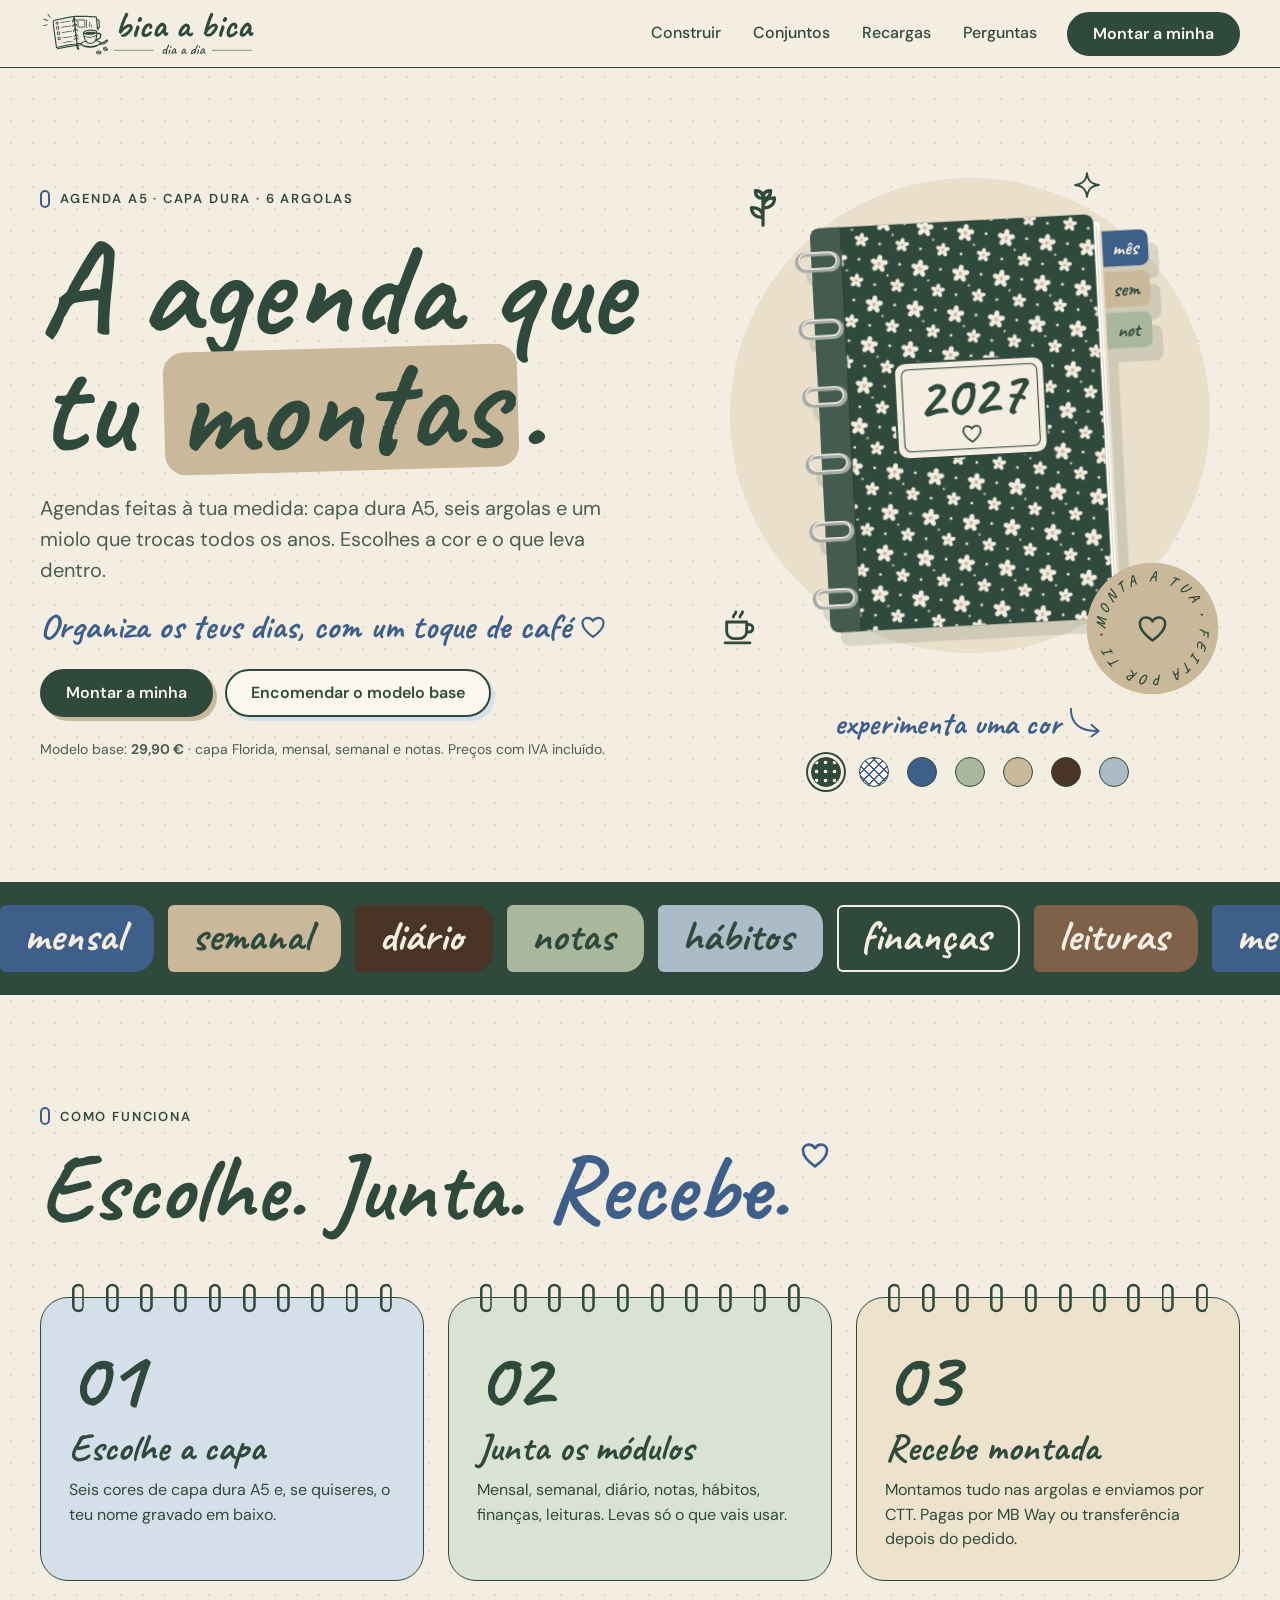
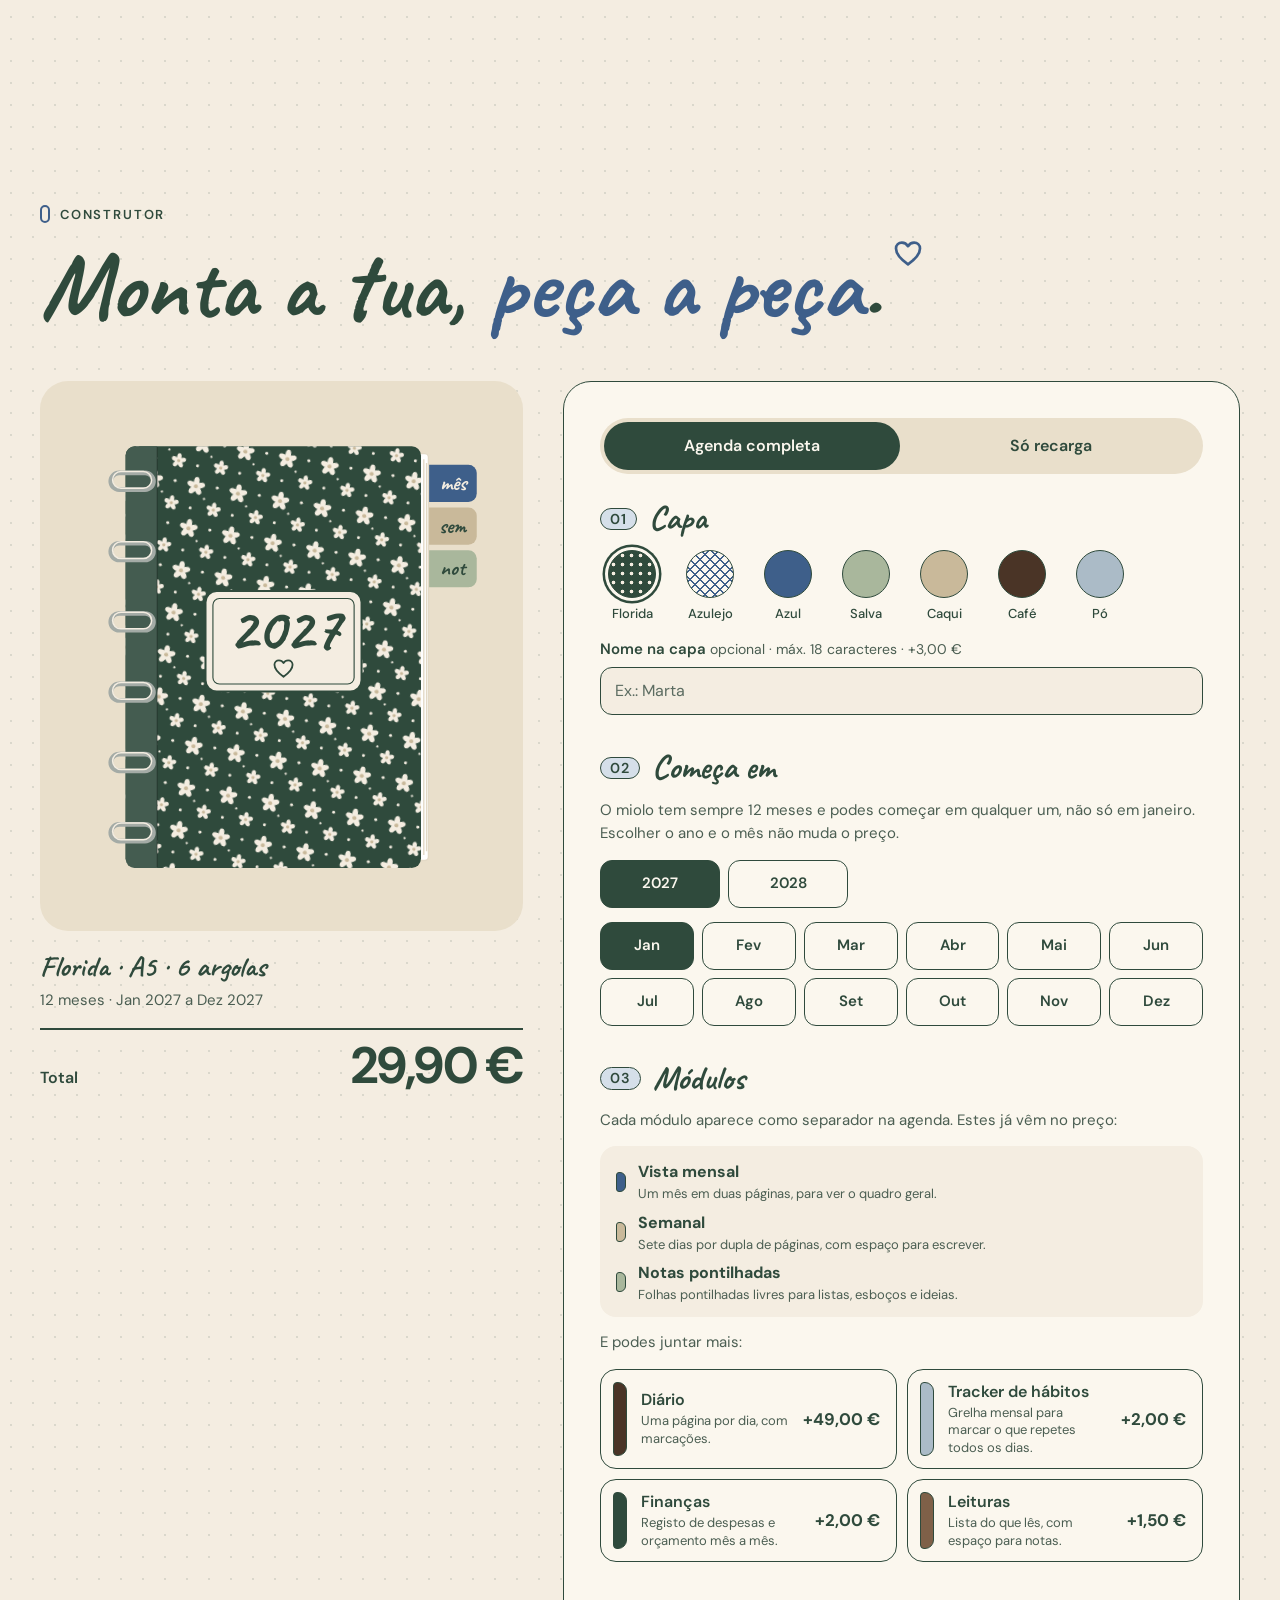
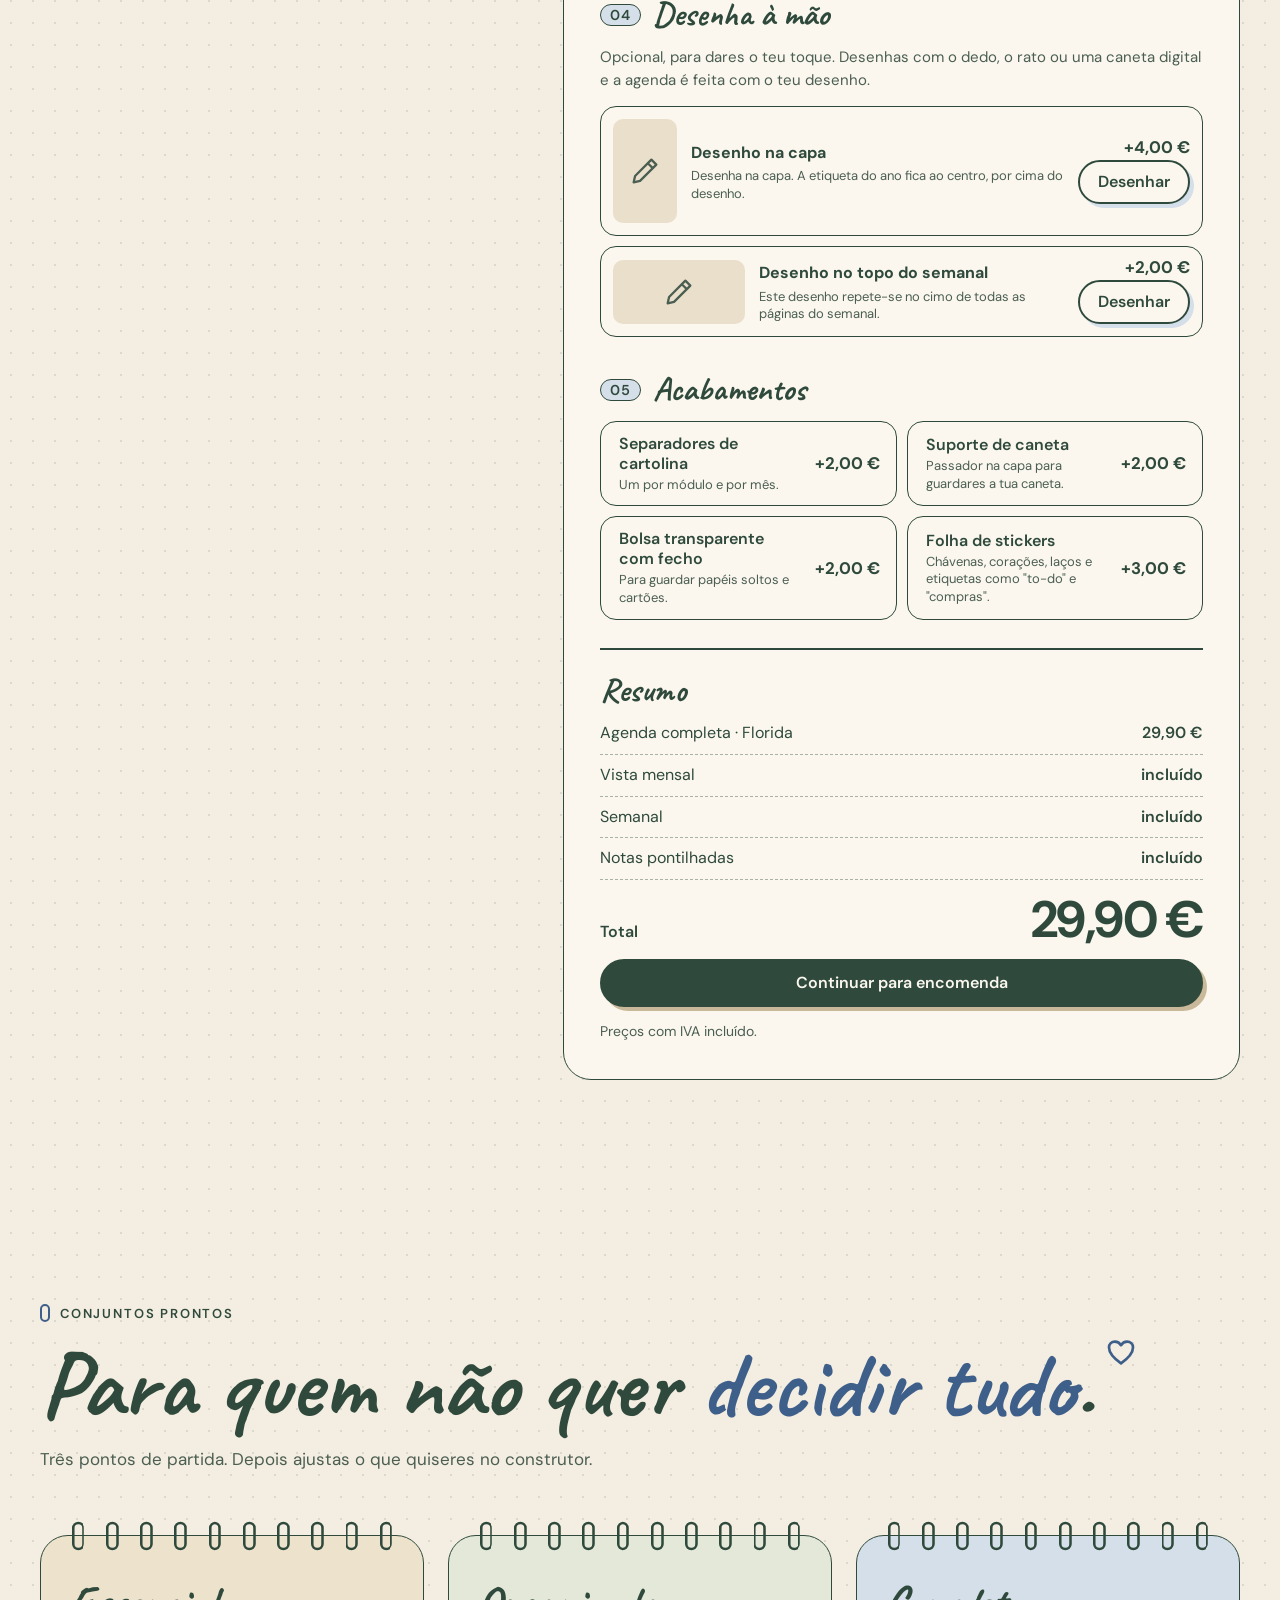
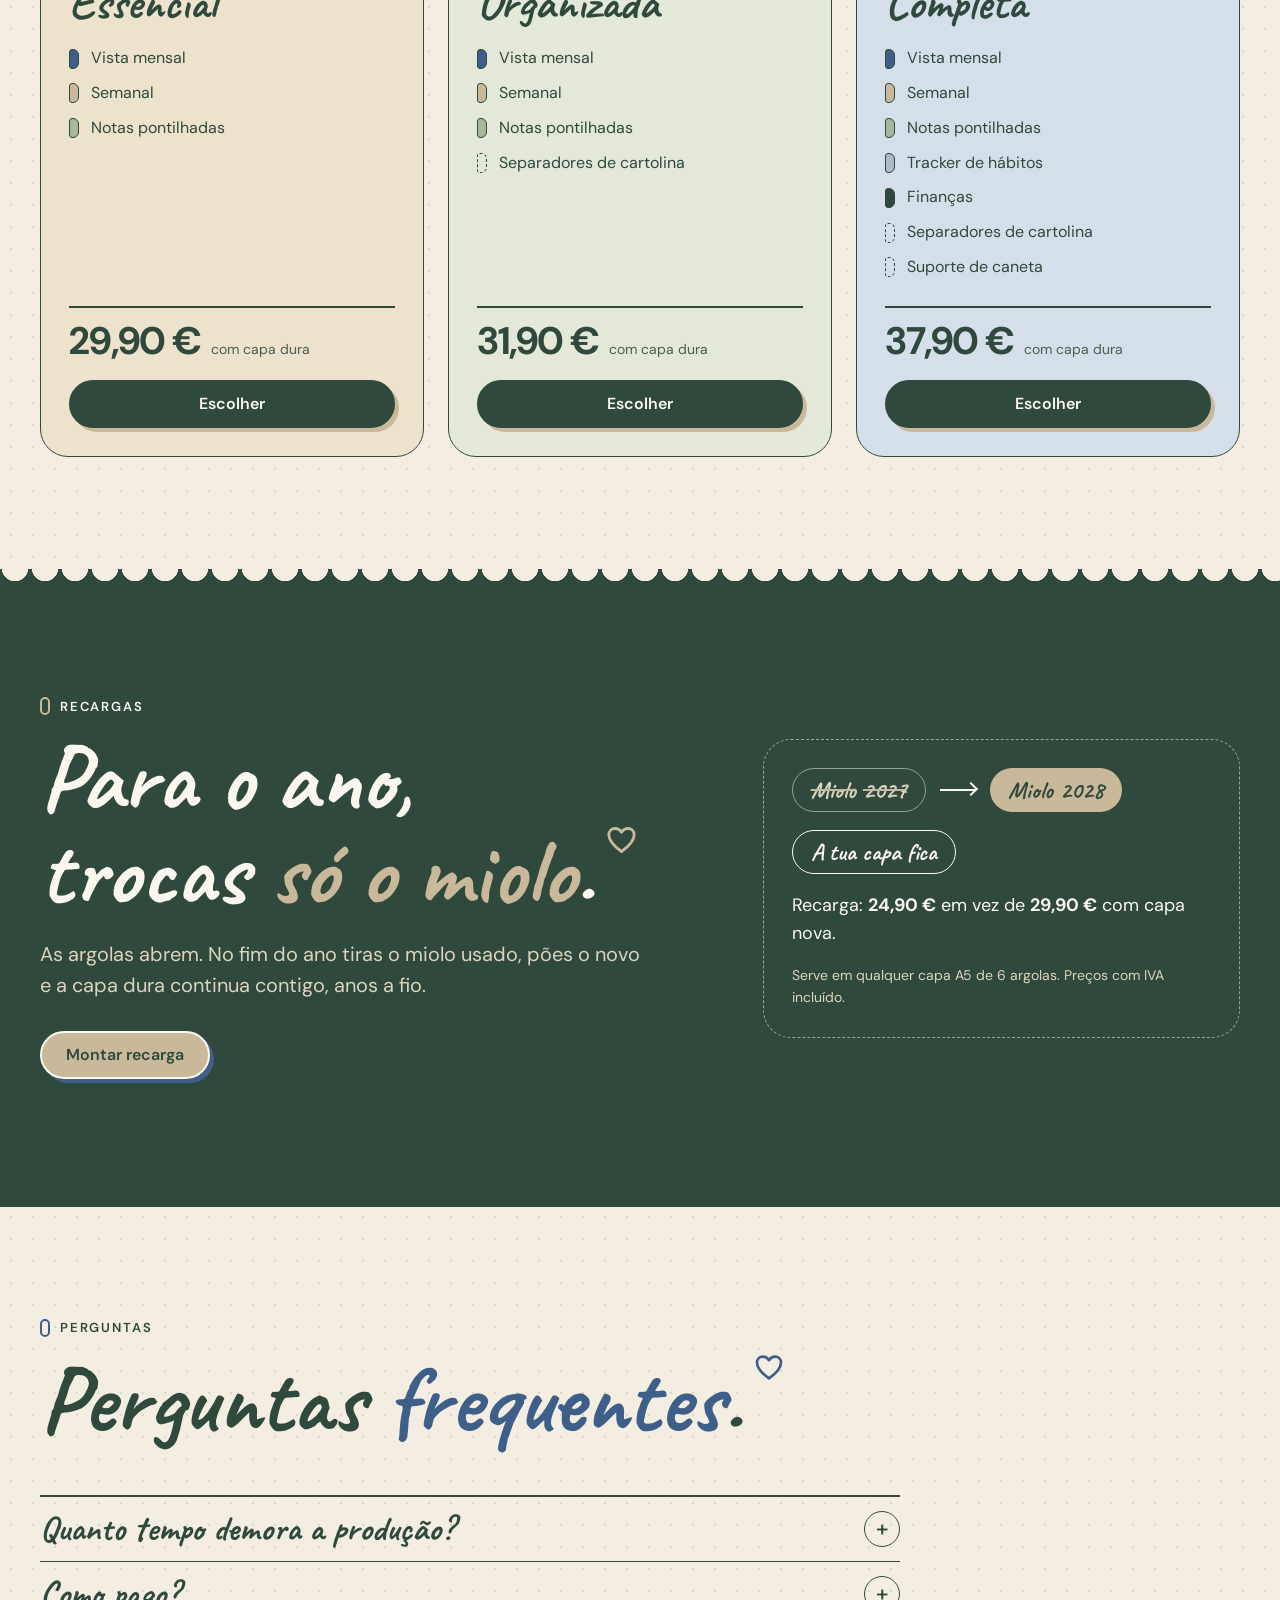
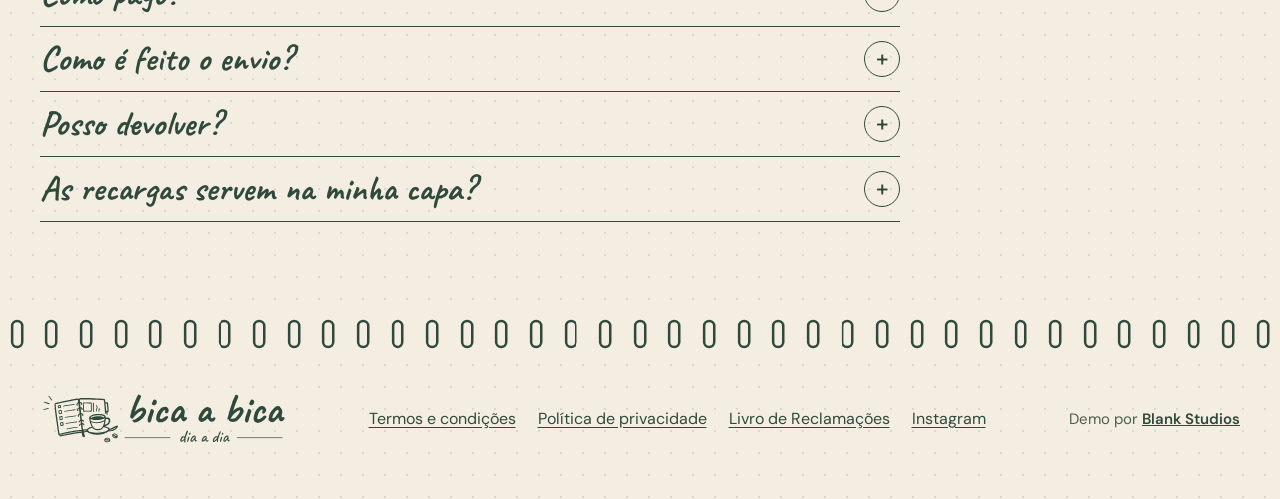
==== commit 9c24b839: "Preços reais do preçário: agenda 29,90, recarga 24,90; mensal/semanal/notas incluídos; escolha de an" ====
--- a/index.html
+++ b/index.html
@@ -52,7 +52,7 @@
           <a class="btn btn--ink" href="#construir">Montar a minha</a>
           <button class="btn btn--line" type="button" data-action="base">Encomendar o modelo base</button>
         </div>
-        <p class="fine">Modelo base: <strong data-price="base">43 €</strong> · capa Florida, mensal, semanal e notas. Preços de exemplo nesta demo.</p>
+        <p class="fine">Modelo base: <strong data-price="base">29,90 €</strong> · capa Florida, mensal, semanal e notas. Preços com IVA incluído.</p>
       </div>
       <div class="hero__stage">
       <div class="hero__art">
@@ -111,7 +111,7 @@
           <div class="preview__info">
             <p class="spec" id="preview-spec">Tinta · A5 · 6 argolas</p>
             <p class="period" id="preview-period">12 meses · Jan 2027 a Dez 2027</p>
-            <p class="total" aria-live="polite" aria-atomic="true"><span>Total</span><strong id="preview-total">43 €</strong></p>
+            <p class="total" aria-live="polite" aria-atomic="true"><span>Total</span><strong id="preview-total">29,90 €</strong></p>
           </div>
         </aside>
 
@@ -127,20 +127,23 @@
               <h3 id="h-cover">Capa</h3>
               <div class="swatches" id="colors" role="radiogroup" aria-label="Cor da capa"></div>
               <div class="field">
-                <label for="engrave">Nome na capa <span class="hint">opcional · máx. 18 caracteres · +<span data-price="engrave">4 €</span></span></label>
+                <label for="engrave">Nome na capa <span class="hint">opcional · máx. 18 caracteres · +<span data-price="engrave">3,00 €</span></span></label>
                 <input id="engrave" type="text" maxlength="18" autocomplete="off" placeholder="Ex.: Marta">
               </div>
             </section>
 
             <section class="step" aria-labelledby="h-start">
               <h3 id="h-start">Começa em</h3>
-              <p class="help">O miolo tem 12 meses e podes começar em qualquer um, não só em janeiro. Ano de início: <span data-year>2027</span>.</p>
+              <p class="help">O miolo tem sempre 12 meses e podes começar em qualquer um, não só em janeiro. Escolher o ano e o mês não muda o preço.</p>
+              <div class="months months--years" id="years" role="radiogroup" aria-label="Ano de início"></div>
               <div class="months" id="months" role="radiogroup" aria-label="Mês de início"></div>
             </section>
 
             <section class="step" aria-labelledby="h-mods">
               <h3 id="h-mods">Módulos</h3>
-              <p class="help">Escolhe quantos quiseres. Cada um aparece como separador na agenda.</p>
+              <p class="help">Cada módulo aparece como separador na agenda. Estes já vêm no preço:</p>
+              <ul class="incl" id="included"></ul>
+              <p class="help">E podes juntar mais:</p>
               <div class="opts" id="modules"></div>
             </section>
 
@@ -159,10 +162,9 @@
           <section class="summary" aria-labelledby="h-sum">
             <h3 id="h-sum">Resumo</h3>
             <ul class="lines" id="summary-lines"></ul>
-            <p class="sum-total"><span>Total</span><strong id="summary-total">43 €</strong></p>
-            <button type="button" class="btn btn--ink btn--block" id="btn-continue" aria-describedby="continue-hint">Continuar para encomenda</button>
-            <p class="hint" id="continue-hint" hidden>Escolhe pelo menos um módulo para continuar.</p>
-            <p class="fine">Preços de exemplo nesta demo.</p>
+            <p class="sum-total"><span>Total</span><strong id="summary-total">29,90 €</strong></p>
+            <button type="button" class="btn btn--ink btn--block" id="btn-continue">Continuar para encomenda</button>
+            <p class="fine">Preços com IVA incluído.</p>
           </section>
         </div>
 
@@ -172,7 +174,7 @@
           <div class="order-sum">
             <p class="order-sum__title">O teu pedido</p>
             <ul class="lines" id="order-lines"></ul>
-            <p class="sum-total"><span>Total</span><strong id="order-total">43 €</strong></p>
+            <p class="sum-total"><span>Total</span><strong id="order-total">29,90 €</strong></p>
           </div>
 
           <form id="order-form" novalidate>
@@ -265,8 +267,8 @@
         <div class="swap" aria-label="Exemplo de recarga">
           <p class="swap__row"><span class="tag tag--old">Miolo <span data-year>2027</span></span><span class="swap__arrow" aria-hidden="true"></span><span class="tag tag--new">Miolo <span data-year-next>2028</span></span></p>
           <p class="swap__cover"><span class="tag tag--cover">A tua capa fica</span></p>
-          <p class="swap__price">Recarga base: <strong data-price="refill-base">19 €</strong> em vez de <strong data-price="base">43 €</strong>.</p>
-          <p class="swap__note">Serve em qualquer capa A5 de 6 argolas. Preços de exemplo nesta demo.</p>
+          <p class="swap__price">Recarga: <strong data-price="refill-base">24,90 €</strong> em vez de <strong data-price="base">29,90 €</strong> com capa nova.</p>
+          <p class="swap__note">Serve em qualquer capa A5 de 6 argolas. Preços com IVA incluído.</p>
         </div>
       </div>
     </section>
@@ -288,7 +290,7 @@
         </details>
         <details>
           <summary>Como é feito o envio?</summary>
-          <p>Enviamos por CTT. Os portes são [PORTES].</p>
+          <p>Enviamos por CTT. Os portes são [PORTES]. Também podemos combinar a entrega em mão: diz-nos nas Notas do pedido.</p>
         </details>
         <details>
           <summary>Posso devolver?</summary>
--- a/styles.css
+++ b/styles.css
@@ -100,10 +100,12 @@
 .tagline svg { width: 28px; height: 28px; flex: none; fill: none; stroke: var(--deep); stroke-width: 1.8; stroke-linecap: round; stroke-linejoin: round; }
 .cta-row { display: flex; flex-wrap: wrap; gap: 12px; }
 .hero__stage { display: grid; gap: 10px; justify-items: center; }
-.hero__swatches { display: flex; gap: 4px; }
+.hero__swatches { display: flex; flex-wrap: wrap; justify-content: center; gap: 0 4px; }
+.hero__stage, .hero__copy { min-width: 0; }
 .dot { width: 44px; height: 44px; padding: 0; border: 0; background: none; position: relative; border-radius: 50%; }
 .dot::before { content: ""; position: absolute; inset: 7px; border-radius: 50%; background: var(--c); border: 1.5px solid var(--ink); transition: transform .15s; }
-.dot--flor::before, .swatch__dot--flor { background-image: radial-gradient(#F4EDE1 1.7px, transparent 2.1px); background-size: 9px 9px; }
+.dot--flowers::before, .swatch__dot--flowers { background-image: radial-gradient(#F4EDE1 1.7px, transparent 2.1px); background-size: 9px 9px; }
+.dot--azulejo::before, .swatch__dot--azulejo { background-image: repeating-linear-gradient(45deg, #3E5F8A 0 1.4px, transparent 1.4px 7px), repeating-linear-gradient(-45deg, #3E5F8A 0 1.4px, transparent 1.4px 7px); }
 .dot:hover::before { transform: scale(1.12); }
 .dot[aria-pressed="true"]::before { box-shadow: 0 0 0 3px var(--bg), 0 0 0 5px var(--ink); }
 .hero__art { position: relative; width: 100%; max-width: 500px; margin-inline: auto; aspect-ratio: 1 / 1.08; display: grid; place-items: center; overflow: clip; }
@@ -244,6 +246,8 @@
 .agenda .cover { fill: var(--cover); stroke: transparent; stroke-width: 2; transition: fill .35s, stroke .35s; }
 .agenda .flowers { opacity: 0; transition: opacity .35s; }
 .agenda .flowers.on { opacity: 1; }
+.agenda .tiles { opacity: 0; transition: opacity .35s; }
+.agenda .tiles.on { opacity: 1; }
 .agenda .spine { fill: var(--spine); transition: fill .35s; }
 .agenda .crease { stroke: rgba(0, 0, 0, .22); stroke-width: 1.5; fill: none; }
 .agenda .pages { fill: #FFFFFF; stroke: #E3D9C6; stroke-width: 1.5; }
@@ -273,7 +277,7 @@
 .agenda .tab { transition: transform .5s cubic-bezier(.2, .9, .25, 1), opacity .3s; }
 .agenda .tab text { font: 700 23px var(--font-display); }
 .agenda.is-refill .cover { fill: transparent; stroke: var(--ink); stroke-dasharray: 9 8; }
-.agenda.is-refill .spine, .agenda.is-refill .crease, .agenda.is-refill .plaque, .agenda.is-refill .flowers, .agenda.is-refill .name { opacity: 0; }
+.agenda.is-refill .spine, .agenda.is-refill .crease, .agenda.is-refill .plaque, .agenda.is-refill .flowers, .agenda.is-refill .tiles, .agenda.is-refill .name { opacity: 0; }
 .agenda.is-refill .refill-label { opacity: 1; }
 
 /* ---------- Conjuntos ---------- */
@@ -328,6 +332,12 @@
 .footer__credit { font-size: 0.9375rem; color: var(--muted); }
 .footer__credit a { color: var(--ink); font-weight: 600; }
 
+/* ---------- Módulos incluídos e seletor de ano ---------- */
+.incl { display: grid; gap: 8px; padding: 14px 16px; background: var(--bg); border-radius: 16px; }
+.incl__item { display: flex; align-items: center; gap: 12px; }
+.incl__item .opt__desc { display: block; }
+.months--years { grid-template-columns: repeat(2, minmax(0, 120px)); }
+
 /* ---------- Desenho à mão ---------- */
 .sr { position: absolute; width: 1px; height: 1px; margin: -1px; padding: 0; overflow: hidden; clip: rect(0 0 0 0); white-space: nowrap; border: 0; }
 .agenda .art { transition: opacity .3s; }
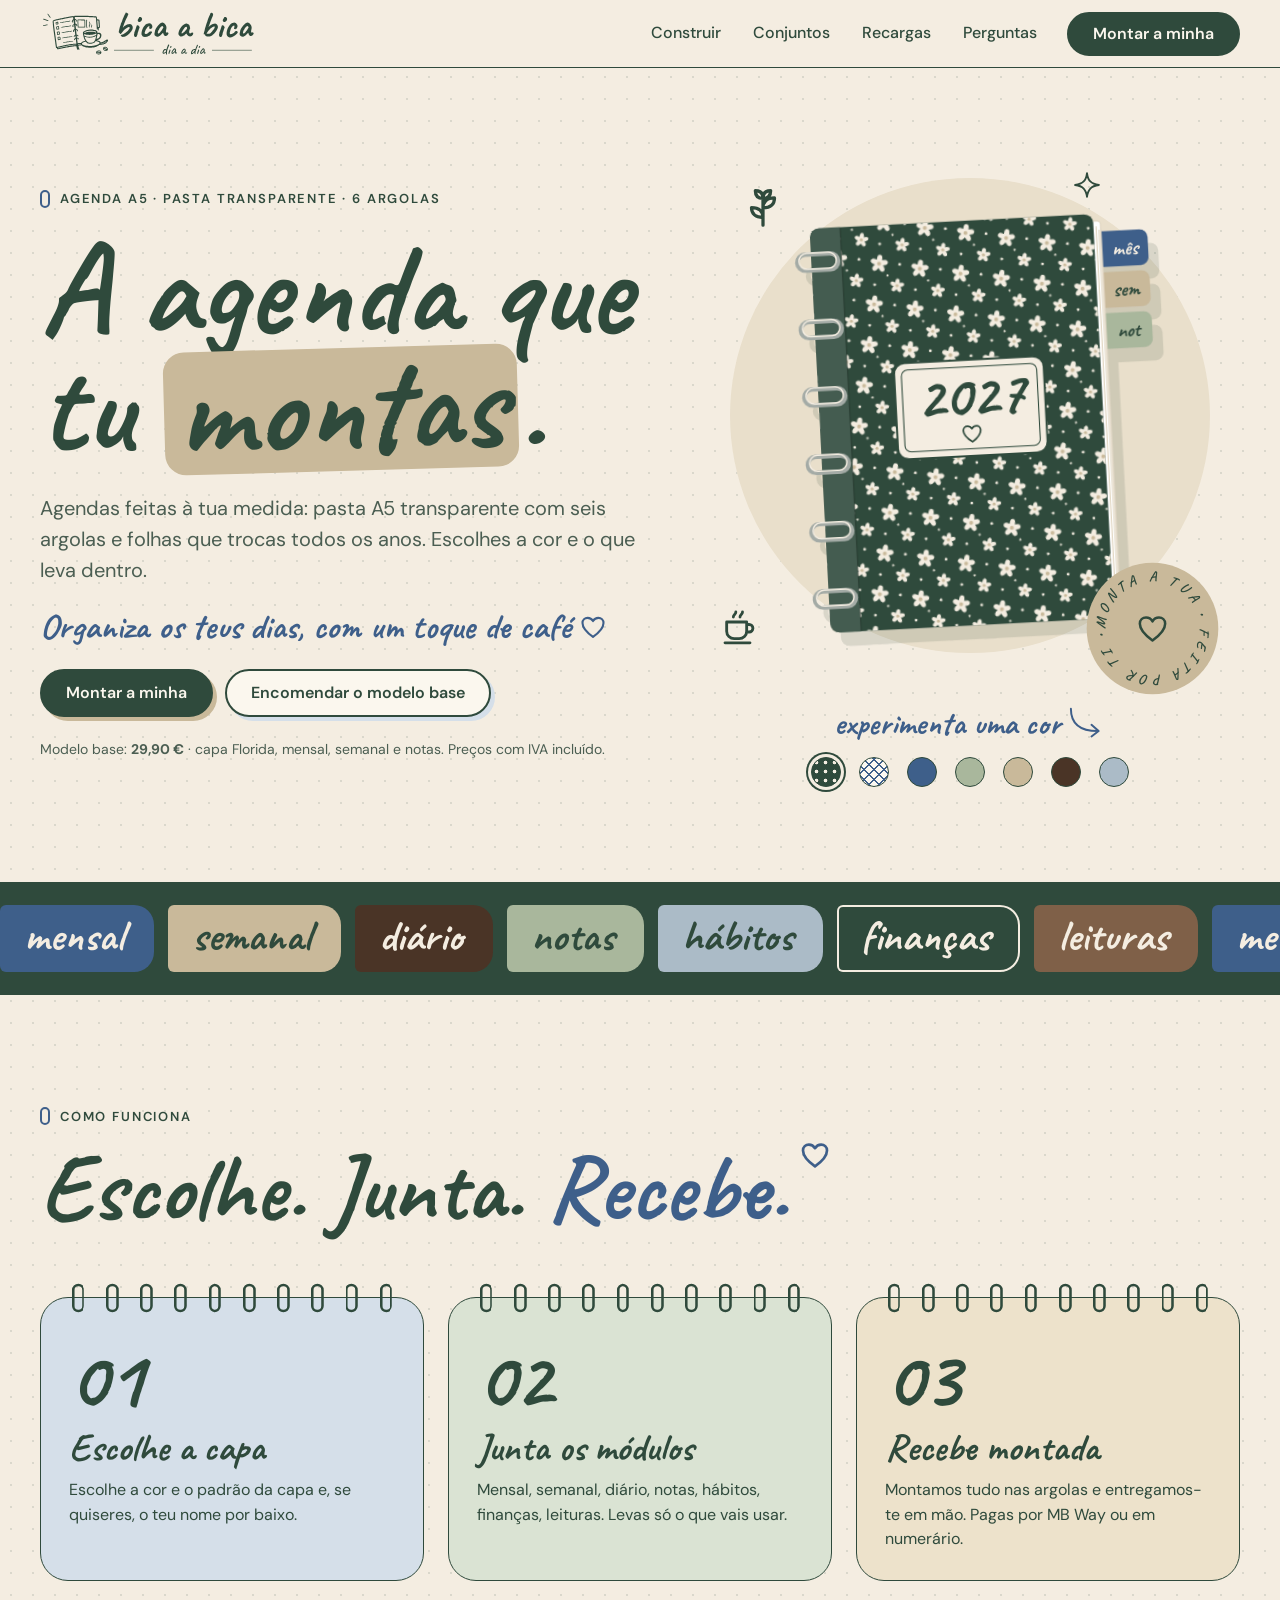
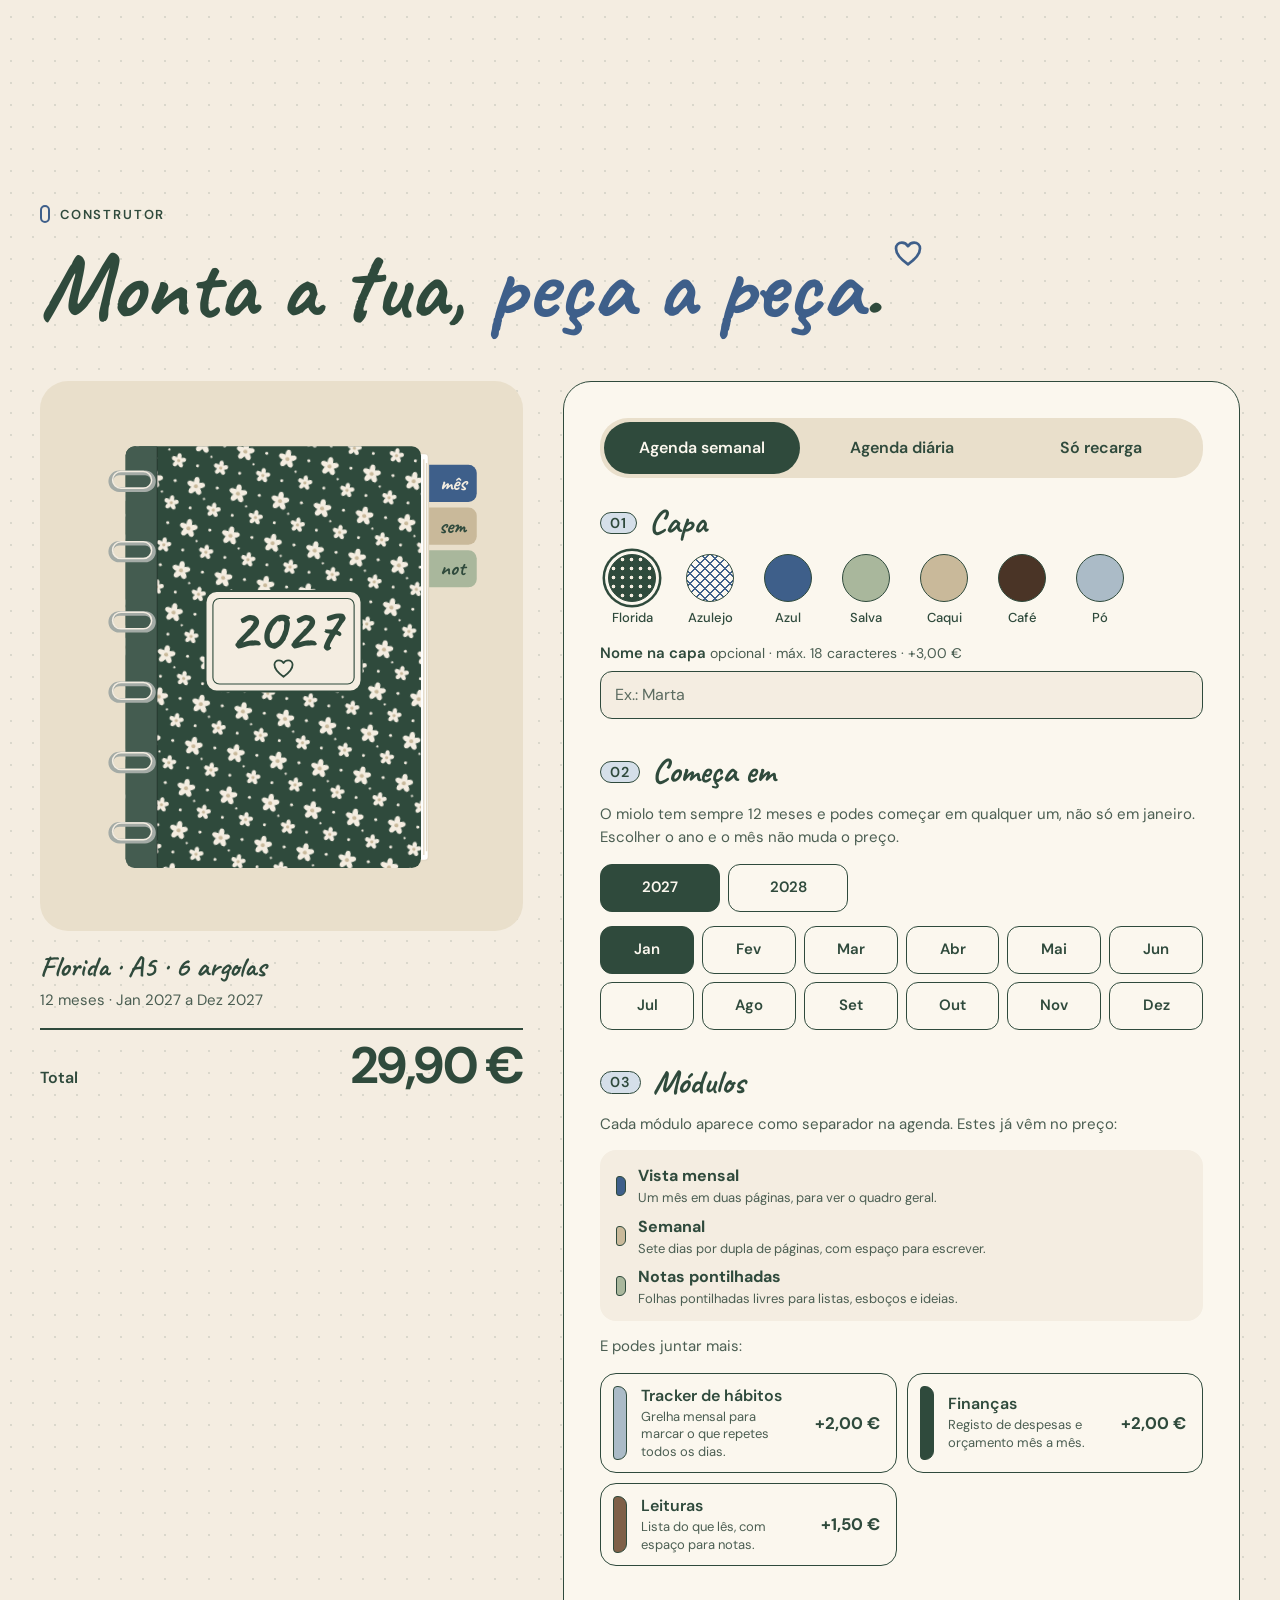
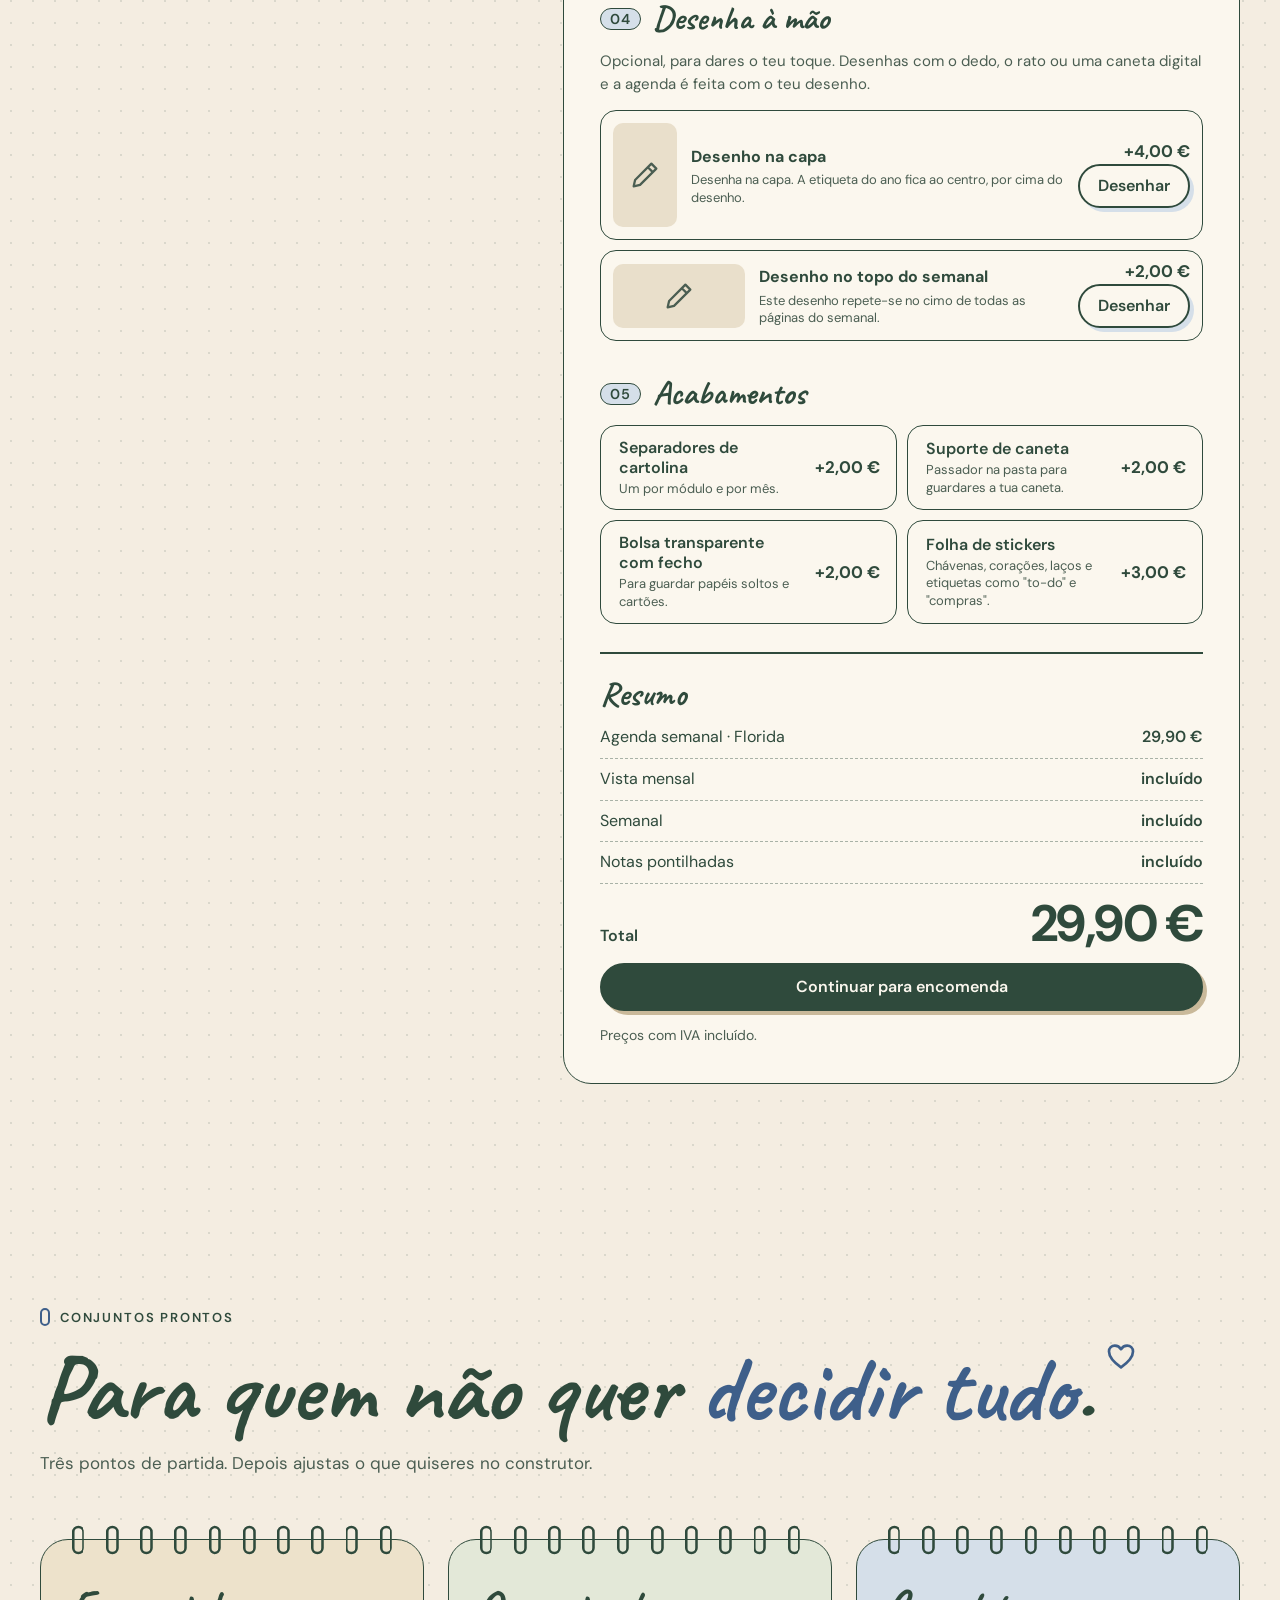
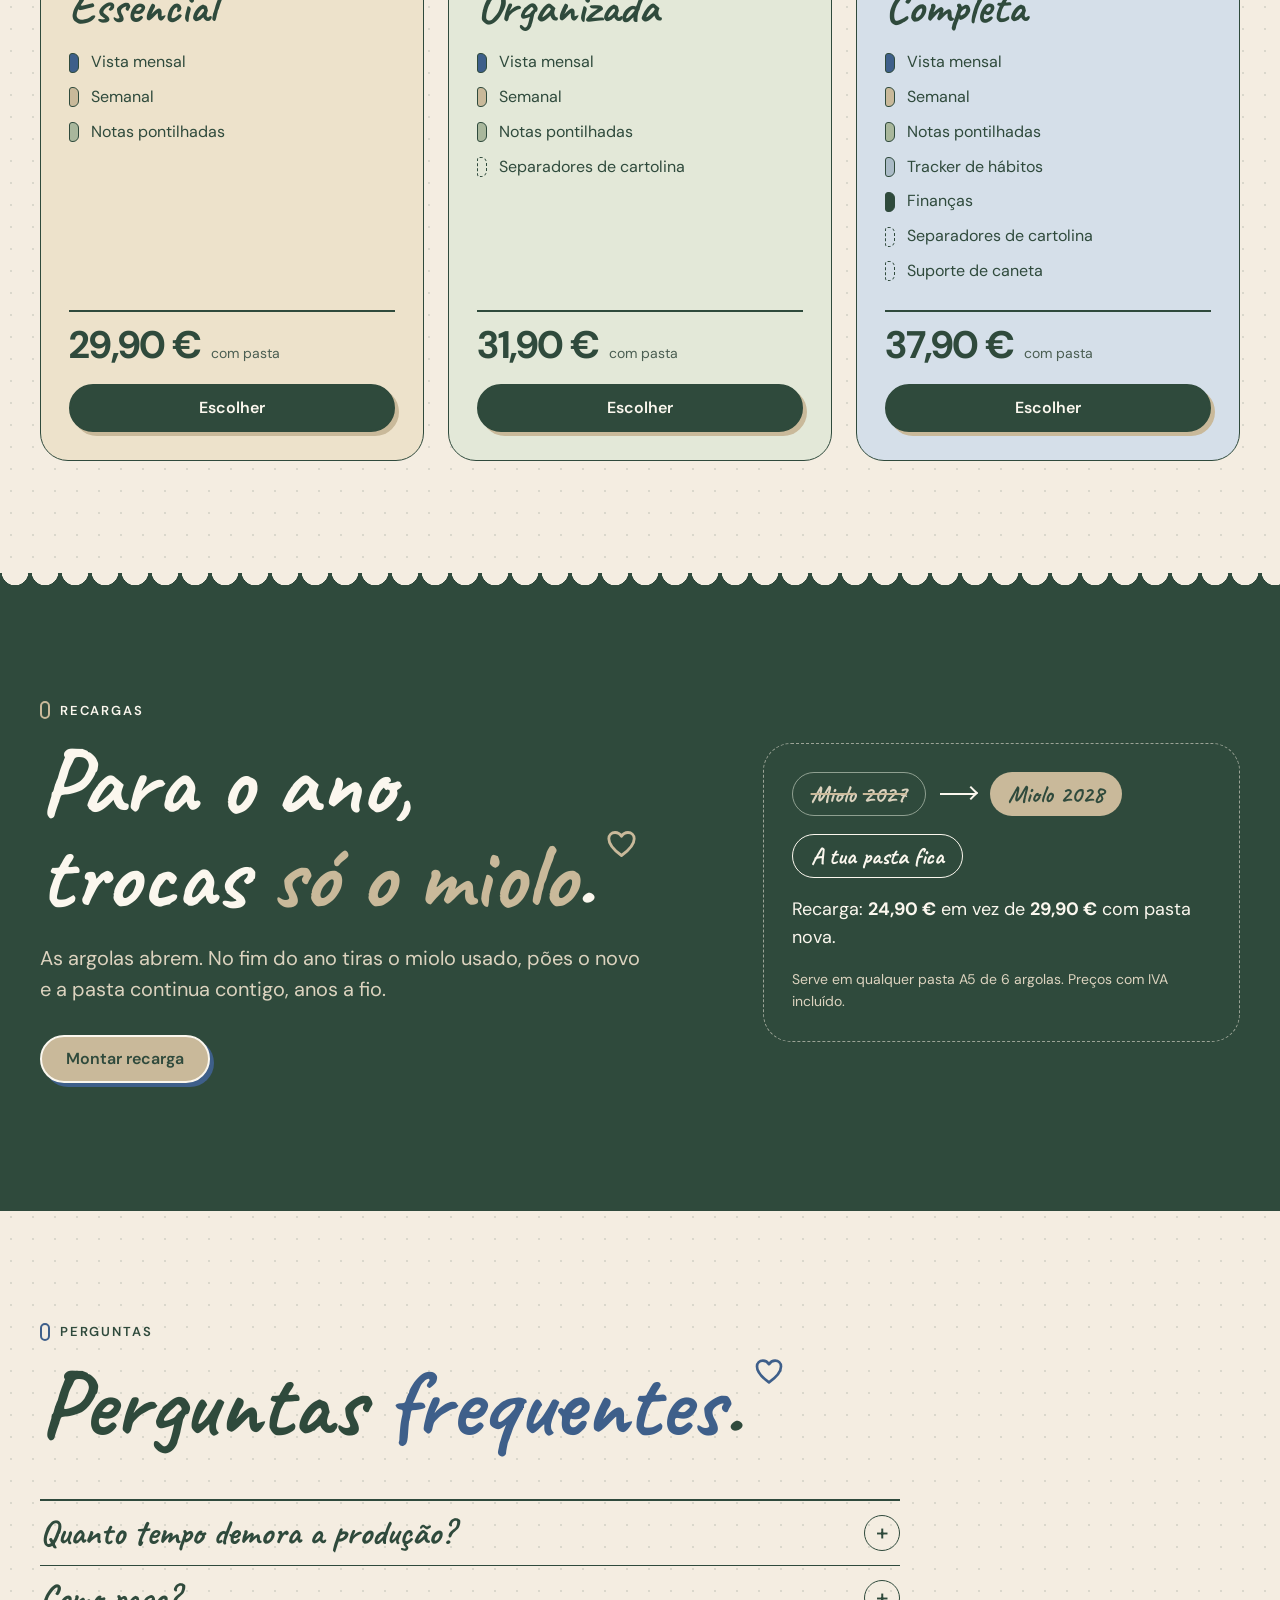
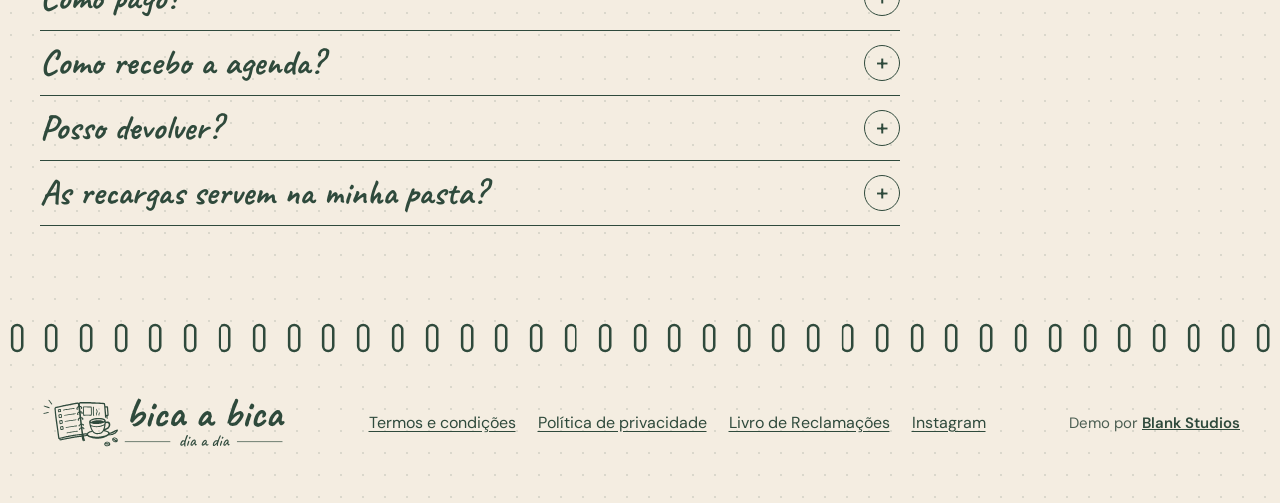
==== commit 801be00b: "Preçário atualizado: agenda semanal/diária/recarga, pasta transparente, entrega em mão, MB Way ou nu" ====
--- a/index.html
+++ b/index.html
@@ -4,7 +4,7 @@
   <meta charset="utf-8">
   <meta name="viewport" content="width=device-width, initial-scale=1">
   <title>bica a bica — agendas que se montam, dia a dia</title>
-  <meta name="description" content="bica a bica: agendas A5 de capa dura com 6 argolas. Escolhes a capa, juntas os módulos e, para o ano, trocas só o miolo.">
+  <meta name="description" content="bica a bica: agendas A5 numa pasta transparente de 6 argolas. Escolhes a cor, juntas os módulos e, para o ano, trocas só as folhas.">
   <meta name="theme-color" content="#F4EDE1">
   <link rel="icon" href="assets/favicon.svg" type="image/svg+xml">
   <link rel="preconnect" href="https://fonts.googleapis.com">
@@ -44,9 +44,9 @@
     <!-- 2. HERO -->
     <section class="hero wrap" id="top">
       <div class="hero__copy">
-        <p class="kicker">Agenda A5 · capa dura · 6 argolas</p>
+        <p class="kicker">Agenda A5 · pasta transparente · 6 argolas</p>
         <h1>A agenda que tu <mark>montas</mark>.</h1>
-        <p class="lead">Agendas feitas à tua medida: capa dura A5, seis argolas e um miolo que trocas todos os anos. Escolhes a cor e o que leva dentro.</p>
+        <p class="lead">Agendas feitas à tua medida: pasta A5 transparente com seis argolas e folhas que trocas todos os anos. Escolhes a cor e o que leva dentro.</p>
         <p class="tagline">Organiza os teus dias, com um toque de café <svg viewBox="0 0 24 24" aria-hidden="true"><use href="#heart"/></svg></p>
         <div class="cta-row">
           <a class="btn btn--ink" href="#construir">Montar a minha</a>
@@ -92,9 +92,9 @@
         <h2>Escolhe. Junta. <em>Recebe.</em></h2>
       </div>
       <ol class="steps">
-        <li class="sheet"><span class="num">01</span><h3>Escolhe a capa</h3><p>Seis cores de capa dura A5 e, se quiseres, o teu nome gravado em baixo.</p></li>
+        <li class="sheet"><span class="num">01</span><h3>Escolhe a capa</h3><p>Escolhe a cor e o padrão da capa e, se quiseres, o teu nome por baixo.</p></li>
         <li class="sheet"><span class="num">02</span><h3>Junta os módulos</h3><p>Mensal, semanal, diário, notas, hábitos, finanças, leituras. Levas só o que vais usar.</p></li>
-        <li class="sheet"><span class="num">03</span><h3>Recebe montada</h3><p>Montamos tudo nas argolas e enviamos por CTT. Pagas por MB Way ou transferência depois do pedido.</p></li>
+        <li class="sheet"><span class="num">03</span><h3>Recebe montada</h3><p>Montamos tudo nas argolas e entregamos-te em mão. Pagas por MB Way ou em numerário.</p></li>
       </ol>
     </section>
 
@@ -117,8 +117,9 @@
 
         <!-- Passos -->
         <div class="panel" id="panel-steps">
-          <div class="mode" role="group" aria-label="Tipo de pedido">
-            <button type="button" class="mode__btn" data-mode="agenda" aria-pressed="true">Agenda completa</button>
+          <div class="mode mode--3" role="group" aria-label="Tipo de pedido">
+            <button type="button" class="mode__btn" data-mode="agenda" aria-pressed="true">Agenda semanal</button>
+            <button type="button" class="mode__btn" data-mode="diaria" aria-pressed="false">Agenda diária</button>
             <button type="button" class="mode__btn" data-mode="recarga" aria-pressed="false">Só recarga</button>
           </div>
 
@@ -197,19 +198,8 @@
                 <p class="err" id="e-telemovel"></p>
               </div>
               <div class="field">
-                <label for="f-codpostal">Código postal</label>
-                <input id="f-codpostal" name="codpostal" type="text" autocomplete="postal-code" inputmode="numeric" placeholder="0000-000" aria-describedby="e-codpostal" required>
-                <p class="err" id="e-codpostal"></p>
-              </div>
-              <div class="field field--wide">
-                <label for="f-morada">Morada</label>
-                <input id="f-morada" name="morada" type="text" autocomplete="street-address" aria-describedby="e-morada" required>
-                <p class="err" id="e-morada"></p>
-              </div>
-              <div class="field field--wide">
-                <label for="f-localidade">Localidade</label>
-                <input id="f-localidade" name="localidade" type="text" autocomplete="address-level2" aria-describedby="e-localidade" required>
-                <p class="err" id="e-localidade"></p>
+                <label for="f-entrega">Onde recebes? <span class="hint">opcional</span></label>
+                <input id="f-entrega" name="entrega" type="text" autocomplete="off" placeholder="Zona ou ponto de encontro">
               </div>
               <div class="field field--wide">
                 <label for="f-notas">Notas <span class="hint">opcional</span></label>
@@ -233,7 +223,7 @@
 
         <!-- Confirmação -->
         <div class="panel" id="panel-done" hidden>
-          <h3 class="panel__title" id="h-done" tabindex="-1">Pedido recebido. Enviamos os dados de pagamento por email.</h3>
+          <h3 class="panel__title" id="h-done" tabindex="-1">Pedido recebido. Falamos contigo em breve para combinar o pagamento e a entrega.</h3>
           <p class="help">Assim é que o pedido chega à bica a bica, já em texto pronto para produção:</p>
           <pre class="order-text" id="order-text" tabindex="0" aria-label="Texto do pedido"></pre>
           <div id="done-draws" hidden>
@@ -261,14 +251,14 @@
         <div>
           <p class="kicker">Recargas</p>
           <h2>Para o ano, trocas <em>só o miolo</em>.</h2>
-          <p class="lead">As argolas abrem. No fim do ano tiras o miolo usado, pões o novo e a capa dura continua contigo, anos a fio.</p>
+          <p class="lead">As argolas abrem. No fim do ano tiras o miolo usado, pões o novo e a pasta continua contigo, anos a fio.</p>
           <button type="button" class="btn btn--accent" data-action="recarga">Montar recarga</button>
         </div>
         <div class="swap" aria-label="Exemplo de recarga">
           <p class="swap__row"><span class="tag tag--old">Miolo <span data-year>2027</span></span><span class="swap__arrow" aria-hidden="true"></span><span class="tag tag--new">Miolo <span data-year-next>2028</span></span></p>
-          <p class="swap__cover"><span class="tag tag--cover">A tua capa fica</span></p>
-          <p class="swap__price">Recarga: <strong data-price="refill-base">24,90 €</strong> em vez de <strong data-price="base">29,90 €</strong> com capa nova.</p>
-          <p class="swap__note">Serve em qualquer capa A5 de 6 argolas. Preços com IVA incluído.</p>
+          <p class="swap__cover"><span class="tag tag--cover">A tua pasta fica</span></p>
+          <p class="swap__price">Recarga: <strong data-price="refill-base">24,90 €</strong> em vez de <strong data-price="base">29,90 €</strong> com pasta nova.</p>
+          <p class="swap__note">Serve em qualquer pasta A5 de 6 argolas. Preços com IVA incluído.</p>
         </div>
       </div>
     </section>
@@ -282,23 +272,23 @@
       <div class="faq">
         <details>
           <summary>Quanto tempo demora a produção?</summary>
-          <p>O prazo de produção é de [PRAZO], contado a partir do momento em que o pagamento entra.</p>
+          <p>O prazo de produção é de [PRAZO], contado a partir do momento em que combinamos o pagamento contigo.</p>
         </details>
         <details>
           <summary>Como pago?</summary>
-          <p>Por MB Way ou transferência bancária, depois de fazeres o pedido. Enviamos os dados por email e a produção começa quando o pagamento entra.</p>
-        </details>
-        <details>
-          <summary>Como é feito o envio?</summary>
-          <p>Enviamos por CTT. Os portes são [PORTES]. Também podemos combinar a entrega em mão: diz-nos nas Notas do pedido.</p>
+          <p>Por MB Way ou em numerário. Depois do pedido contactamos-te para combinar como e quando pagas.</p>
+        </details>
+        <details>
+          <summary>Como recebo a agenda?</summary>
+          <p>A entrega é feita em mão. Contactamos-te para combinar o local e a hora que te dê mais jeito.</p>
         </details>
         <details>
           <summary>Posso devolver?</summary>
           <p>Os produtos personalizados não têm direito de livre resolução de 14 dias. Se vier com defeito, fazemos a troca.</p>
         </details>
         <details>
-          <summary>As recargas servem na minha capa?</summary>
-          <p>Servem em qualquer capa A5 de 6 argolas, seja nossa ou não.</p>
+          <summary>As recargas servem na minha pasta?</summary>
+          <p>Servem em qualquer pasta A5 de 6 argolas, seja nossa ou não.</p>
         </details>
       </div>
     </section>
--- a/styles.css
+++ b/styles.css
@@ -168,6 +168,8 @@
 .panel { background: var(--paper); border: 1.5px solid var(--ink); border-radius: var(--radius); padding: clamp(20px, 3vw, 36px); display: grid; gap: 28px; }
 .panel__title { font-size: clamp(2.2rem, 4vw, 3.2rem); outline-offset: 6px; }
 .mode { display: grid; grid-template-columns: 1fr 1fr; padding: 4px; background: var(--soft); border-radius: 999px; gap: 4px; }
+.mode--3 { grid-template-columns: repeat(3, 1fr); border-radius: 28px; }
+.mode--3 .mode__btn { padding: 6px 10px; line-height: 1.15; min-height: 52px; }
 .mode__btn { min-height: 48px; border: 0; border-radius: 999px; background: transparent; font-weight: 600; transition: background-color .2s, color .2s; }
 .mode__btn[aria-pressed="true"] { background: var(--ink); color: var(--paper); }
 .mode__btn[aria-pressed="false"]:hover { background: rgba(47, 74, 60, .1); }
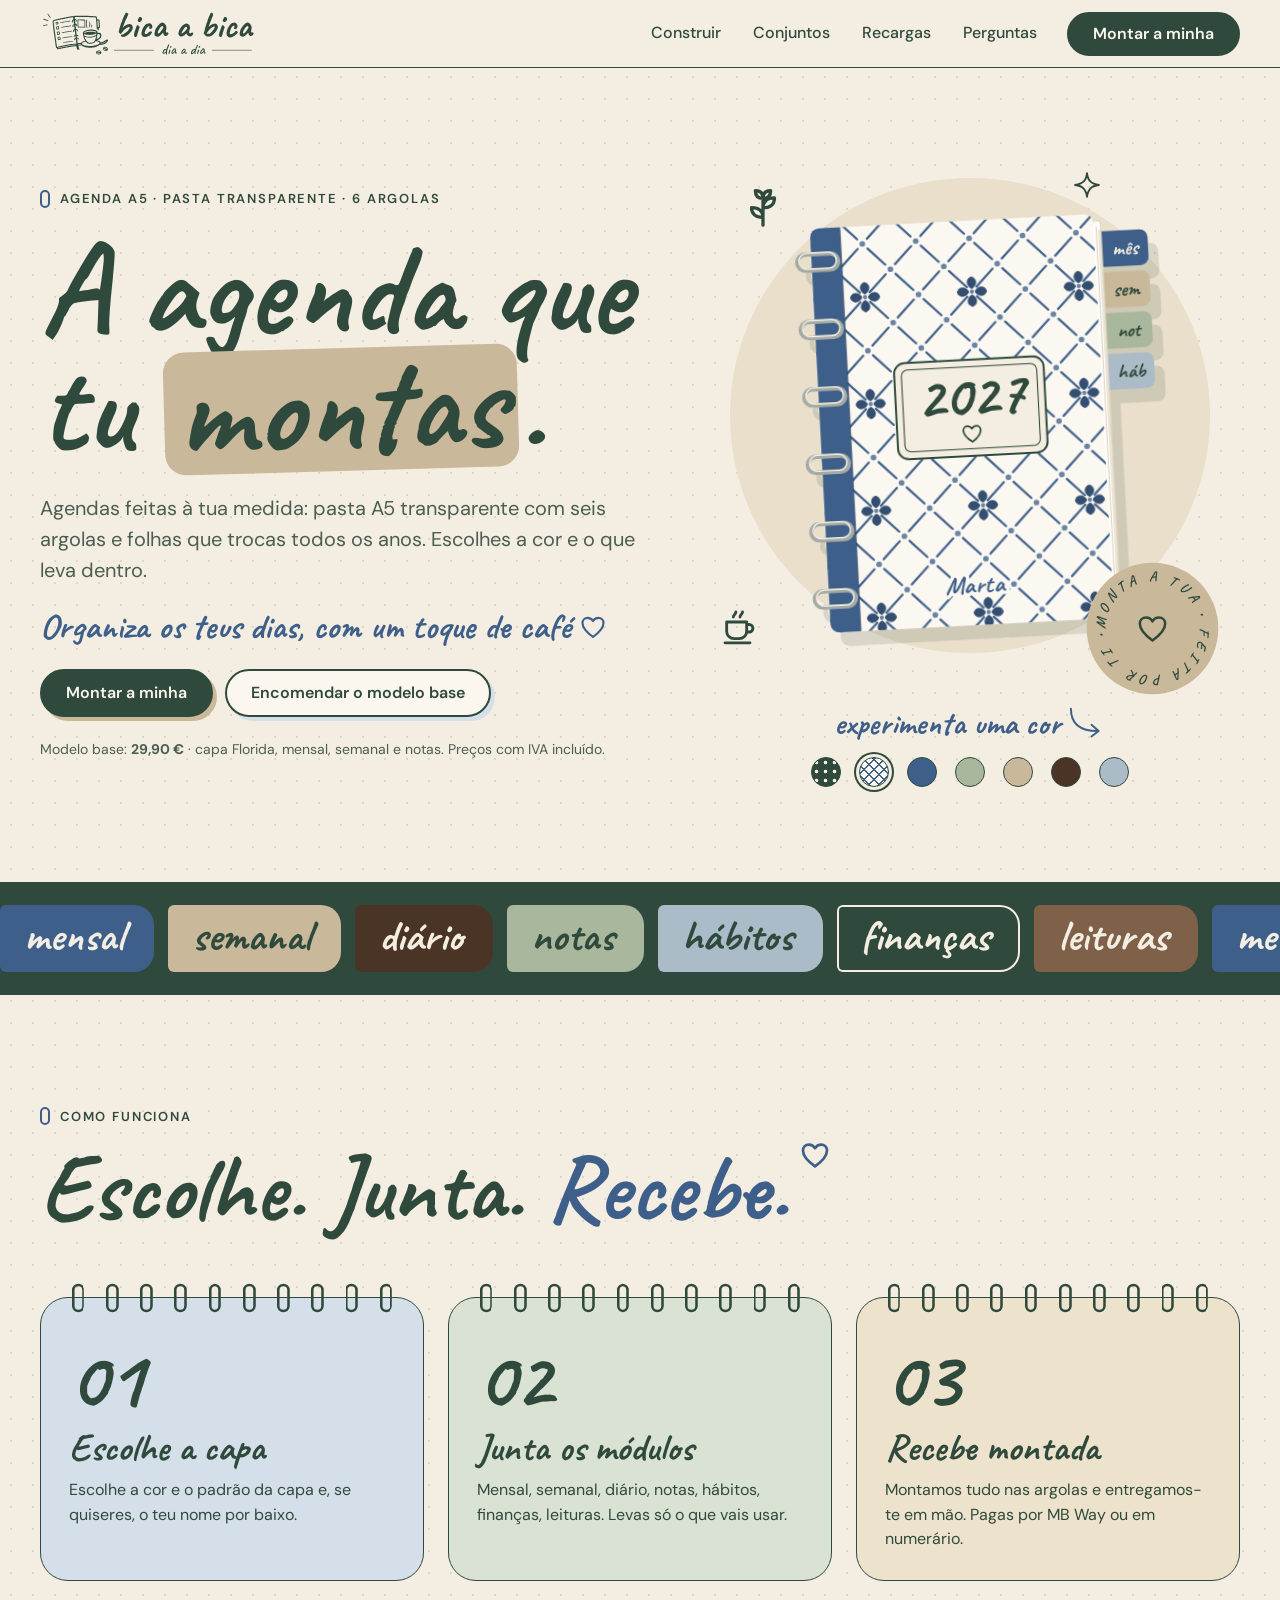
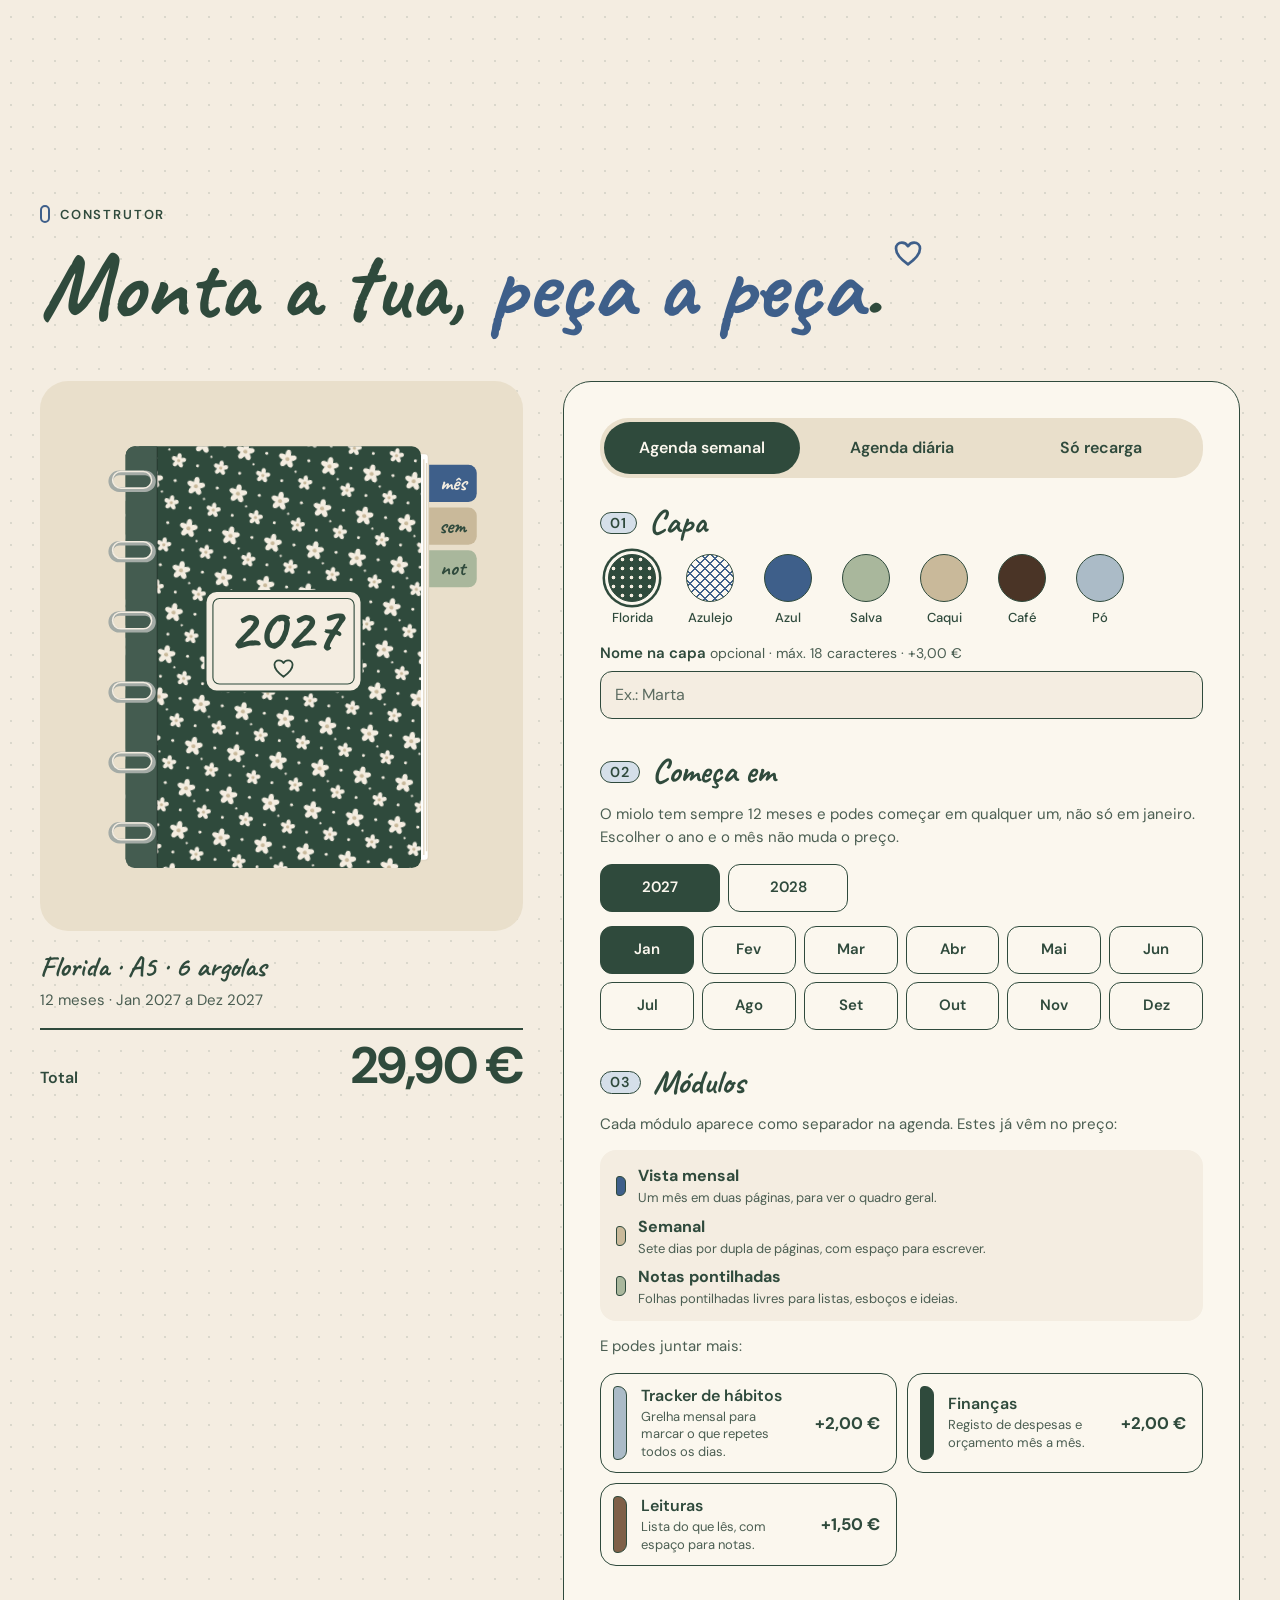
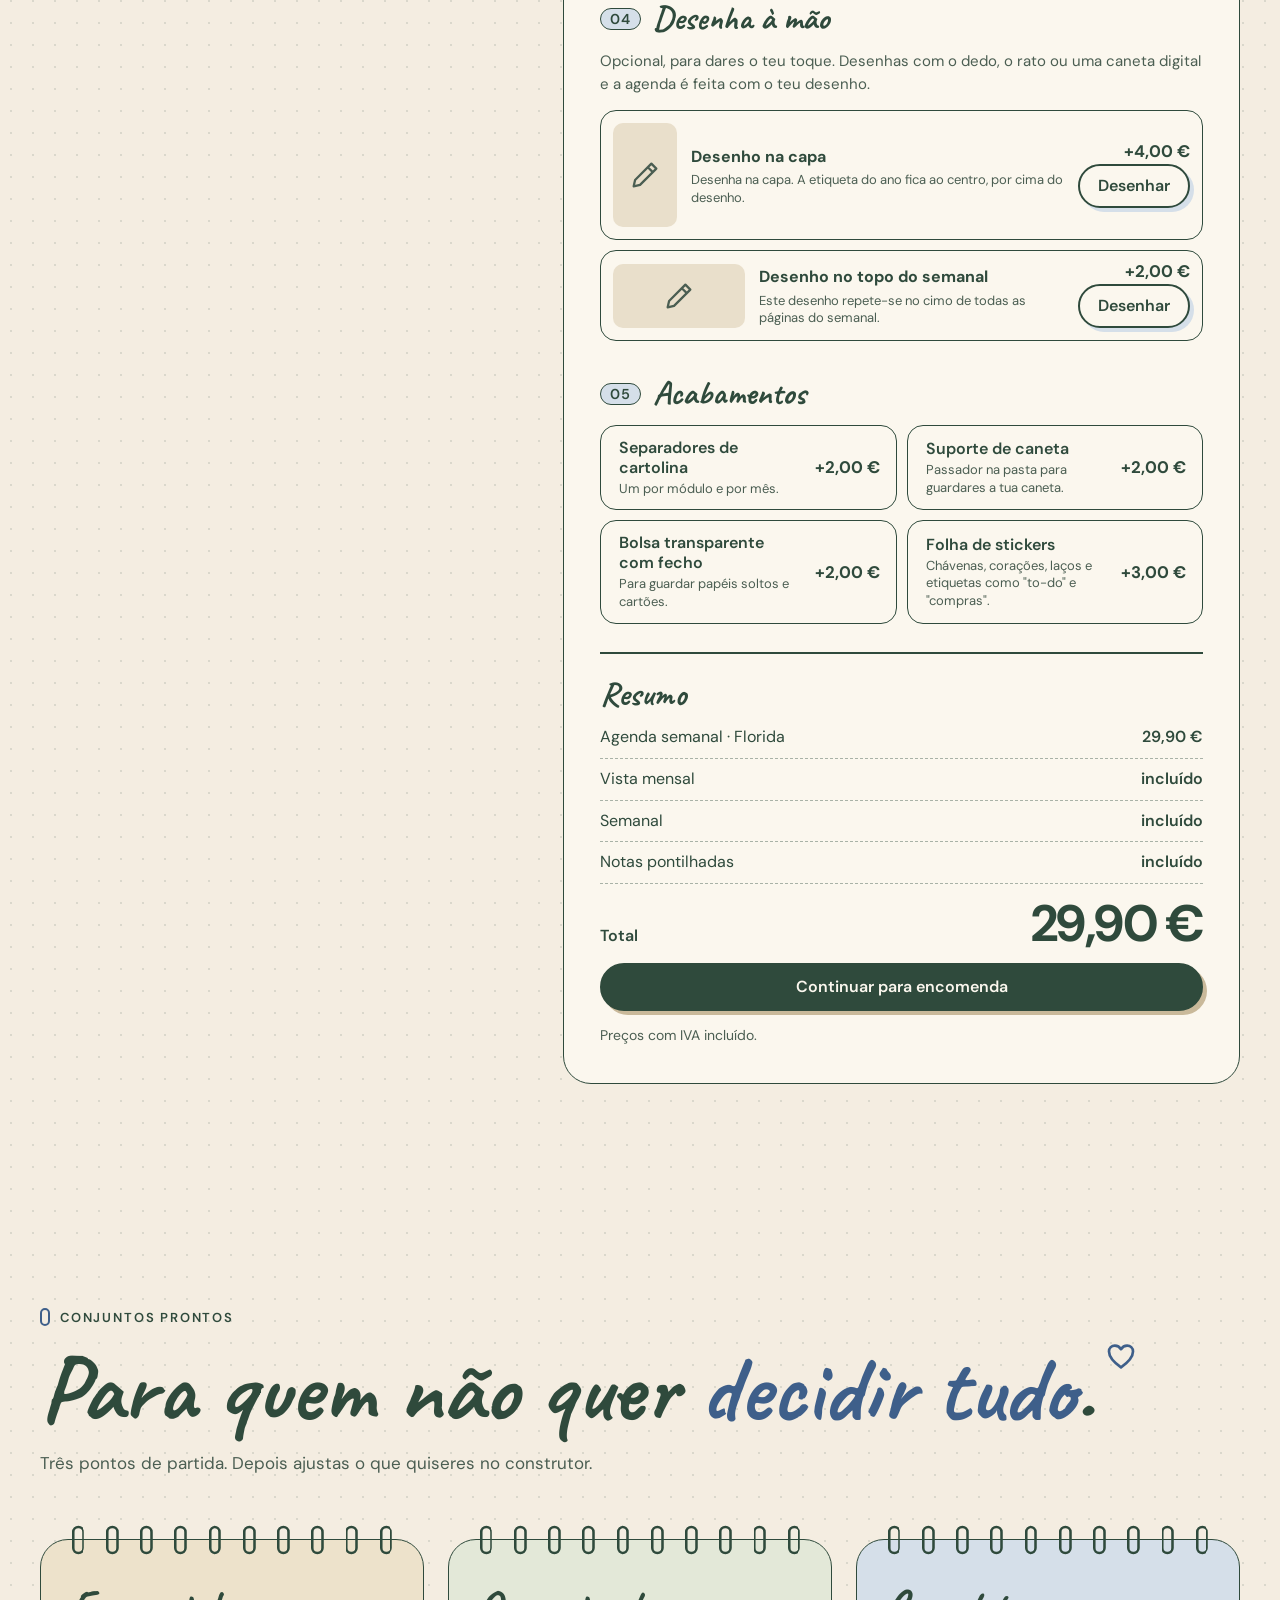
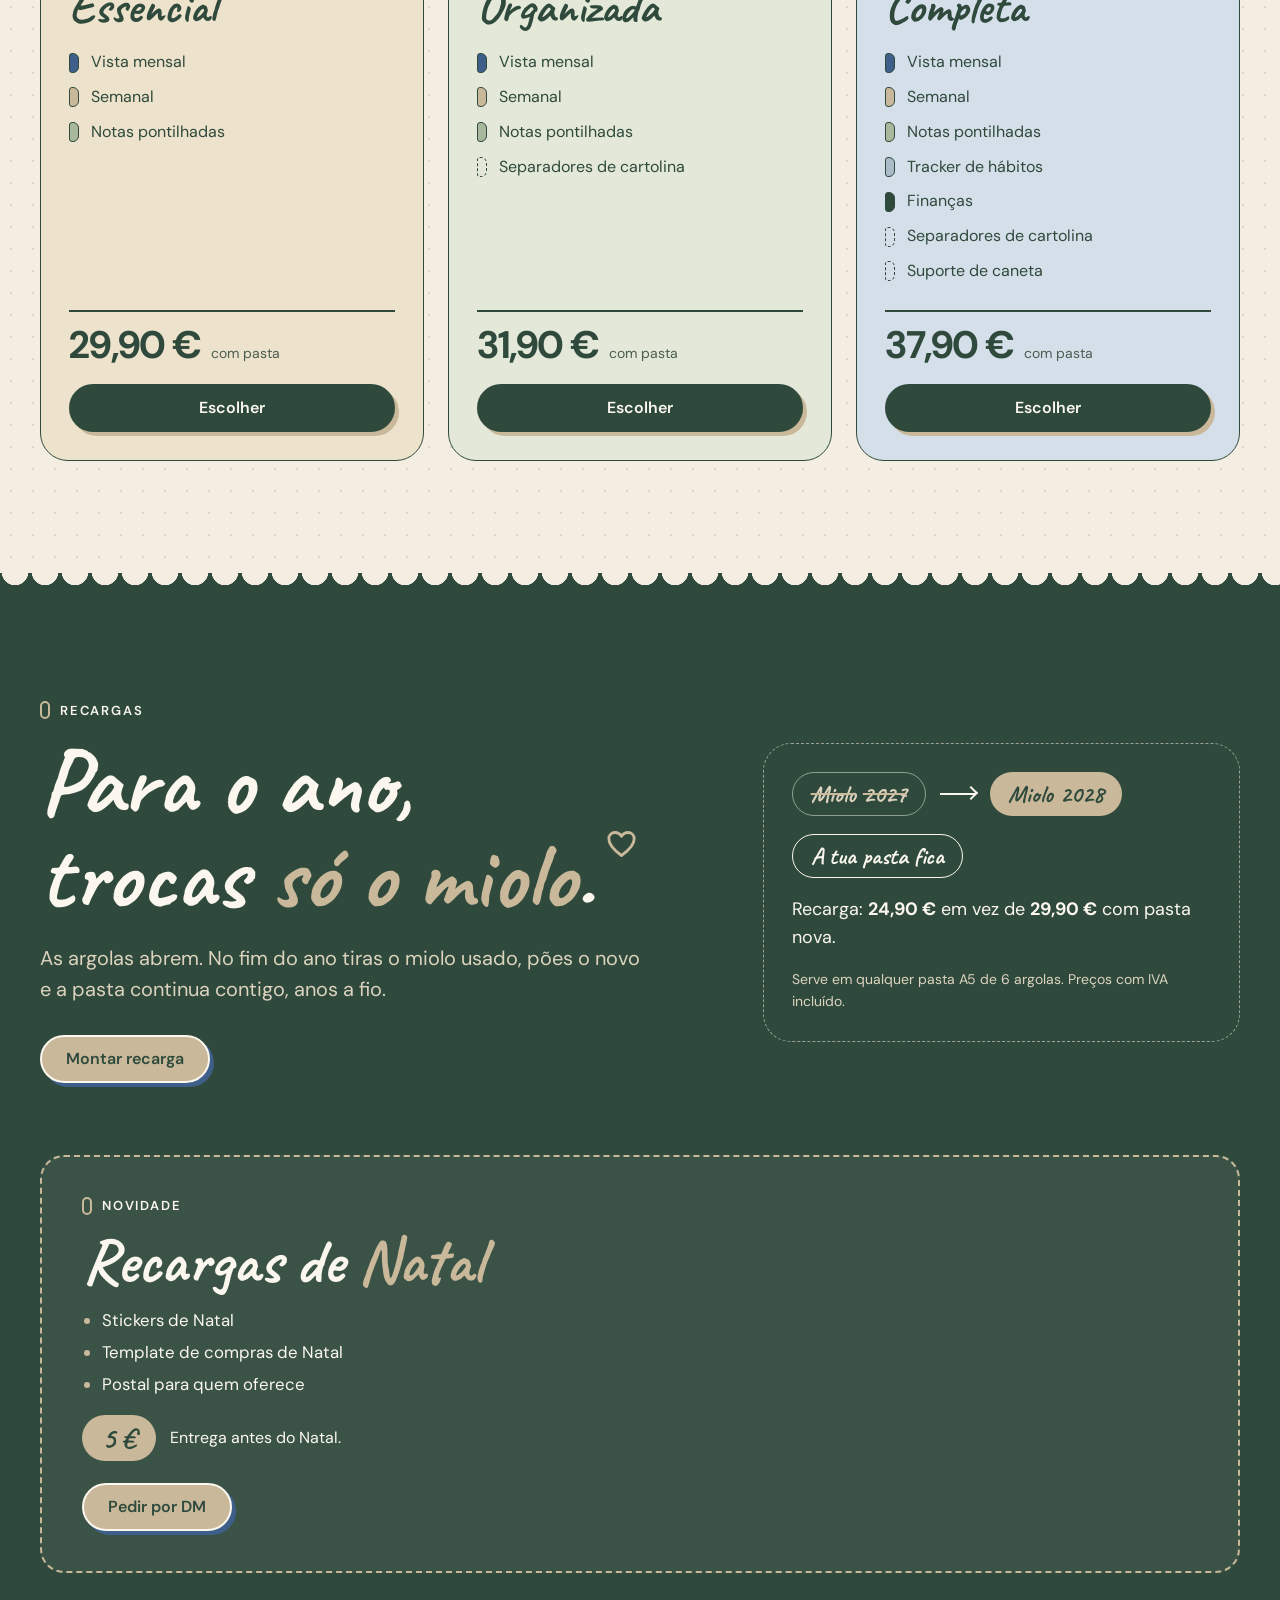
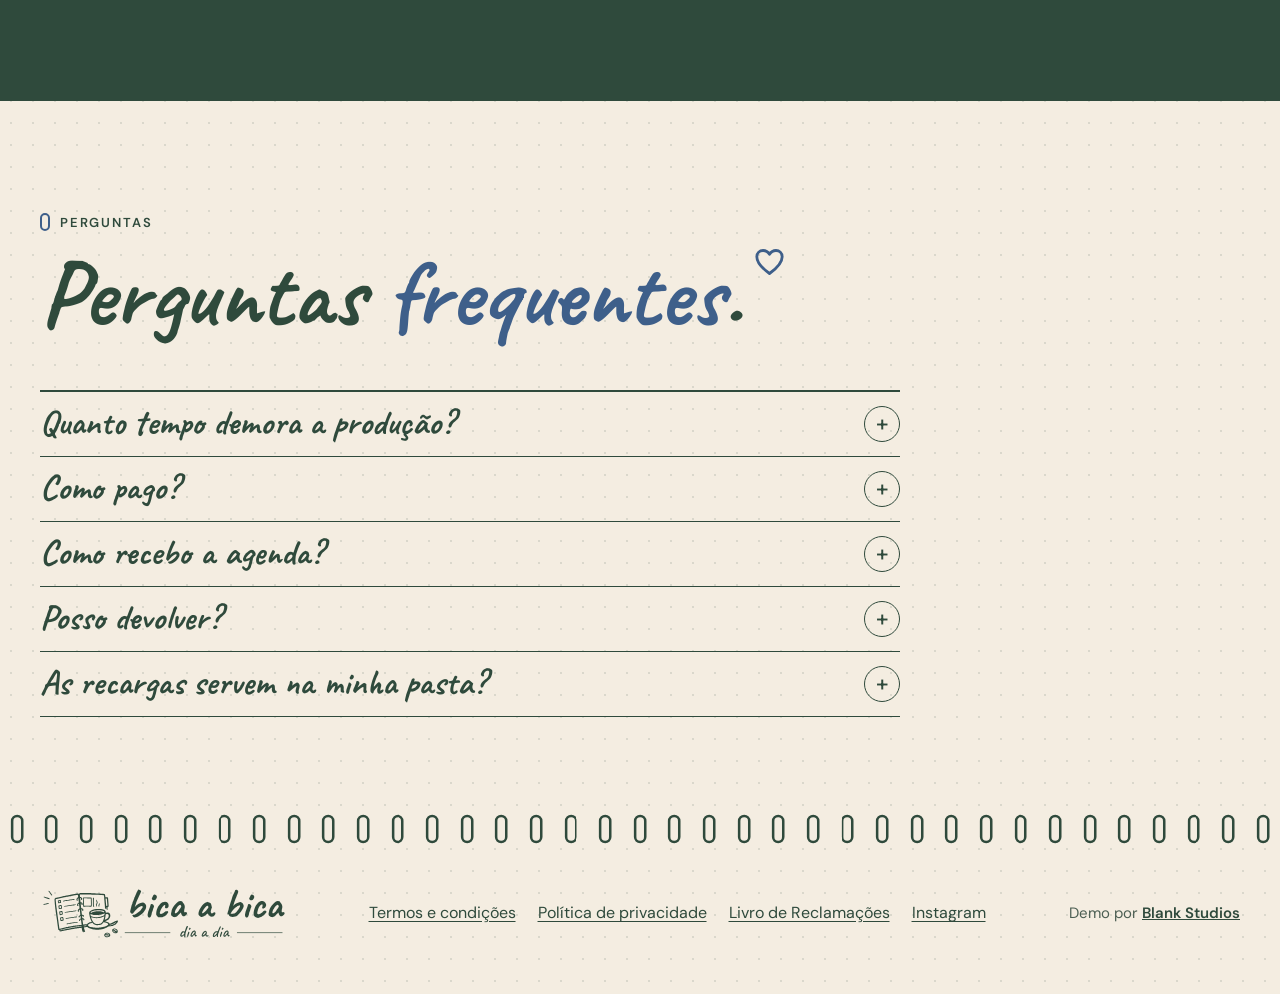
==== commit f79b3d85: "Cartão das recargas de Natal na secção de recargas Co-Authored-By: Claude Sonnet 5.5 <noreply@anthro" ====
--- a/index.html
+++ b/index.html
@@ -261,6 +261,19 @@
           <p class="swap__note">Serve em qualquer pasta A5 de 6 argolas. Preços com IVA incluído.</p>
         </div>
       </div>
+      <div class="wrap">
+        <aside class="xmas" aria-labelledby="xmas-t">
+          <p class="kicker">Novidade</p>
+          <h3 id="xmas-t">Recargas de <em>Natal</em></h3>
+          <ul class="xmas__list">
+            <li>Stickers de Natal</li>
+            <li>Template de compras de Natal</li>
+            <li>Postal para quem oferece</li>
+          </ul>
+          <p class="xmas__buy"><span class="xmas__price">5&nbsp;€</span> <span>Entrega antes do Natal.</span></p>
+          <a class="btn btn--accent" href="https://ig.me/m/bicaabica.pt" target="_blank" rel="noopener">Pedir por DM</a>
+        </aside>
+      </div>
     </section>
 
     <!-- 8. FAQ -->
@@ -302,8 +315,7 @@
         <li><a href="termos.html">Termos e condições</a></li>
         <li><a href="privacidade.html">Política de privacidade</a></li>
         <li><a href="https://www.livroreclamacoes.pt" target="_blank" rel="noopener">Livro de Reclamações</a></li>
-        <!-- [PLACEHOLDER] trocar pelo perfil de Instagram do cliente -->
-        <li><a href="https://www.instagram.com/" target="_blank" rel="noopener">Instagram</a></li>
+        <li><a href="https://www.instagram.com/bicaabica.pt/" target="_blank" rel="noopener">Instagram</a></li>
       </ul>
       <p class="footer__credit">Demo por <a href="https://blankstudios.pt" target="_blank" rel="noopener">Blank Studios</a></p>
     </div>
--- a/styles.css
+++ b/styles.css
@@ -462,3 +462,13 @@
   .marquee ul { flex-wrap: wrap; justify-content: center; row-gap: 8px; }
   .marquee ul[aria-hidden="true"] { display: none; }
 }
+
+/* Novidade sazonal (recargas de Natal) */
+.xmas { margin-top: clamp(40px, 6vw, 72px); padding: clamp(24px, 4vw, 40px); border: 2px dashed var(--accent); border-radius: 24px; background: rgba(244, 237, 225, .06); display: grid; gap: 14px; justify-items: start; }
+.xmas .kicker::before { border-color: var(--accent); }
+.xmas h3 { margin: 0; font: 700 clamp(2.4rem, 6vw, 4rem)/1 var(--font-display); color: var(--paper); }
+.xmas h3 em { font-style: normal; color: var(--accent); }
+.xmas__list { margin: 0; padding-left: 1.2em; list-style: disc; display: grid; gap: 6px; font-size: 1.05rem; }
+.xmas__list li::marker { color: var(--accent); }
+.xmas__buy { margin: 4px 0 8px; display: flex; flex-wrap: wrap; align-items: center; gap: 8px 14px; }
+.xmas__price { background: var(--accent); color: var(--ink); font: 700 1.9rem/1 var(--font-display); padding: 8px 20px; border-radius: 999px; }
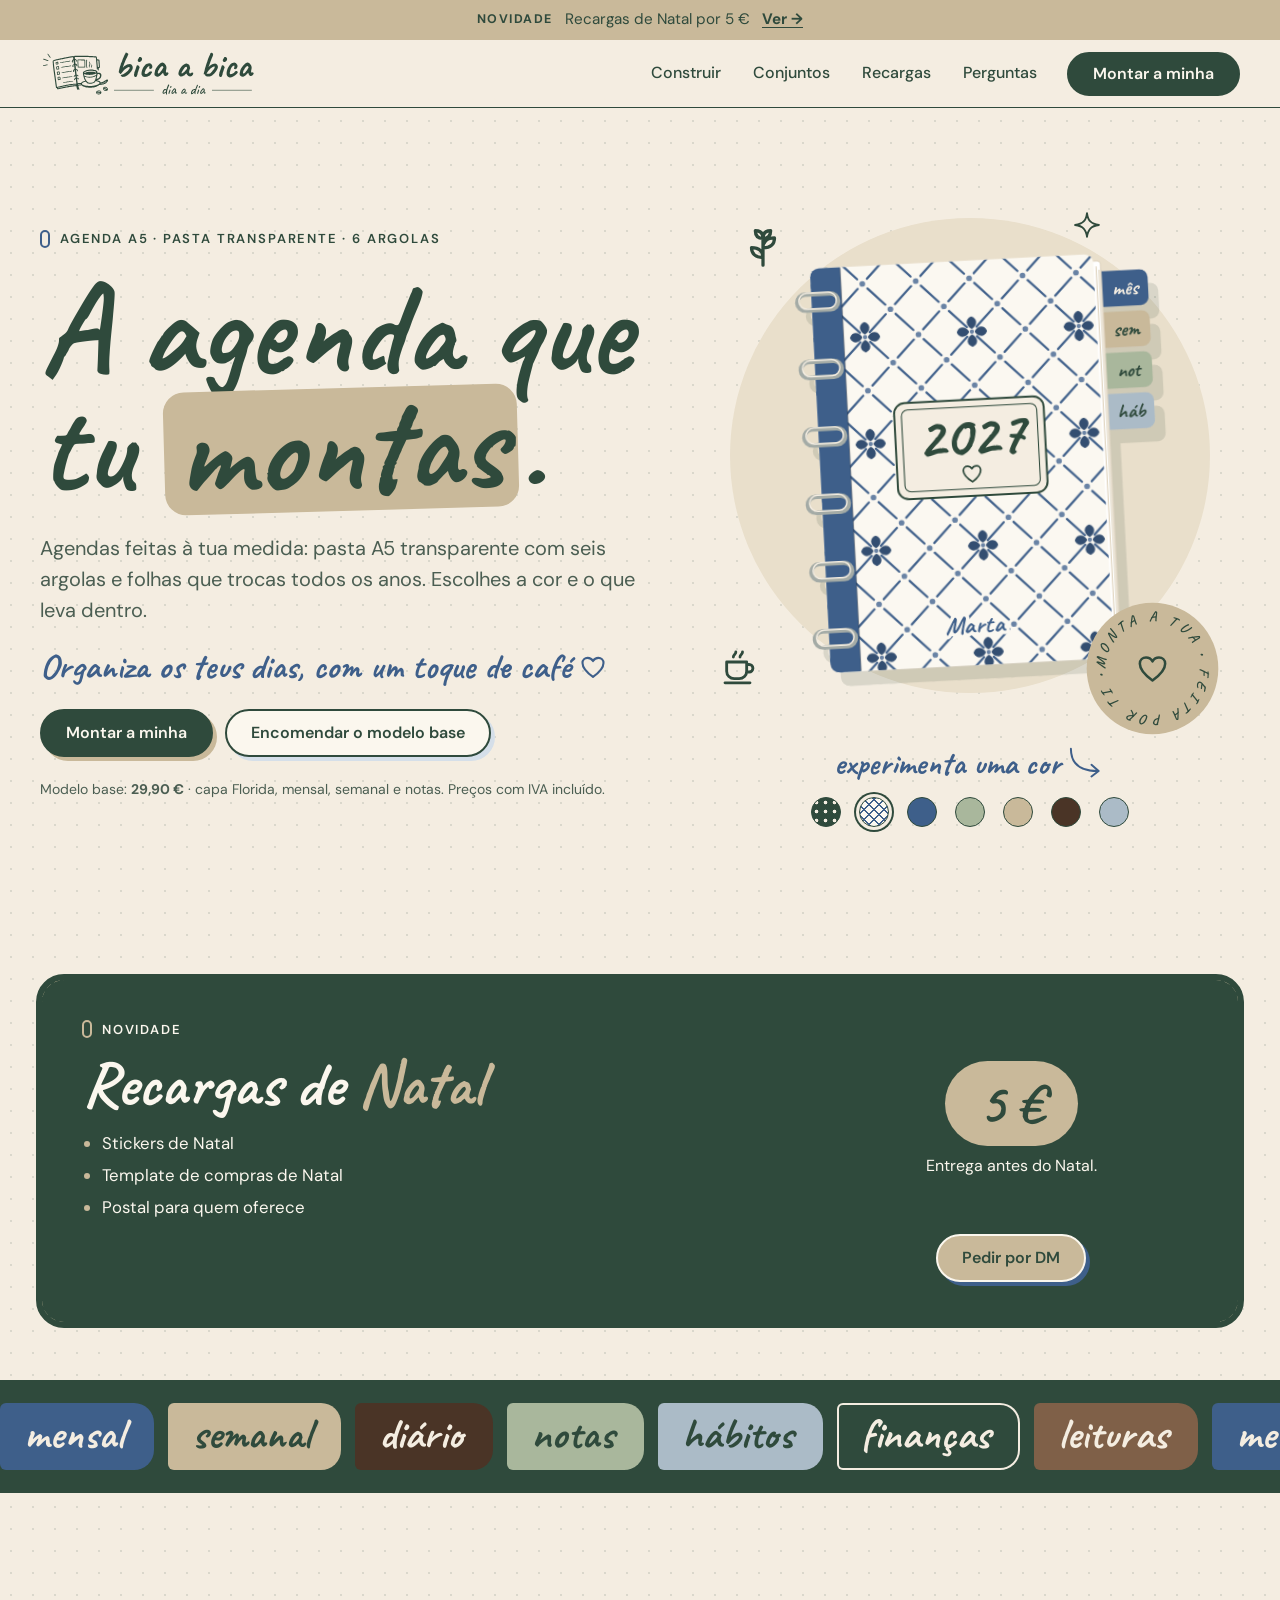
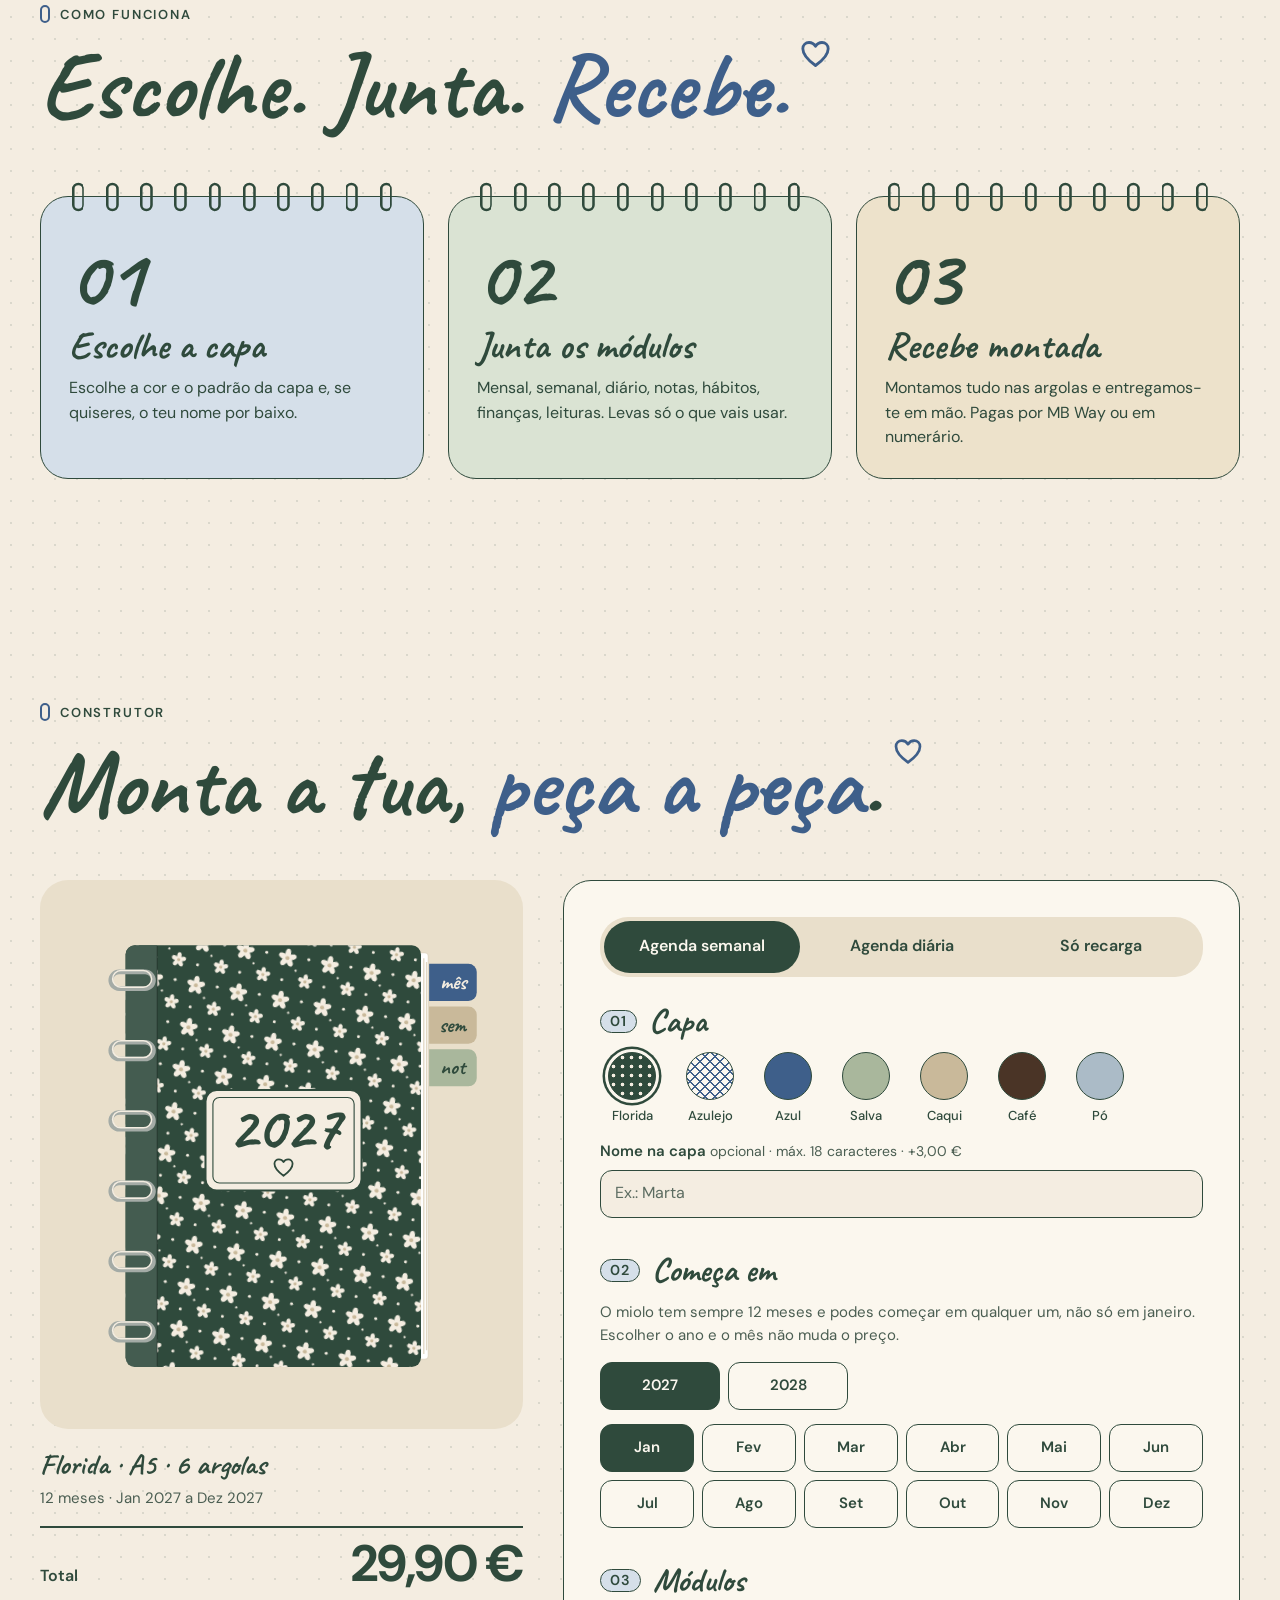
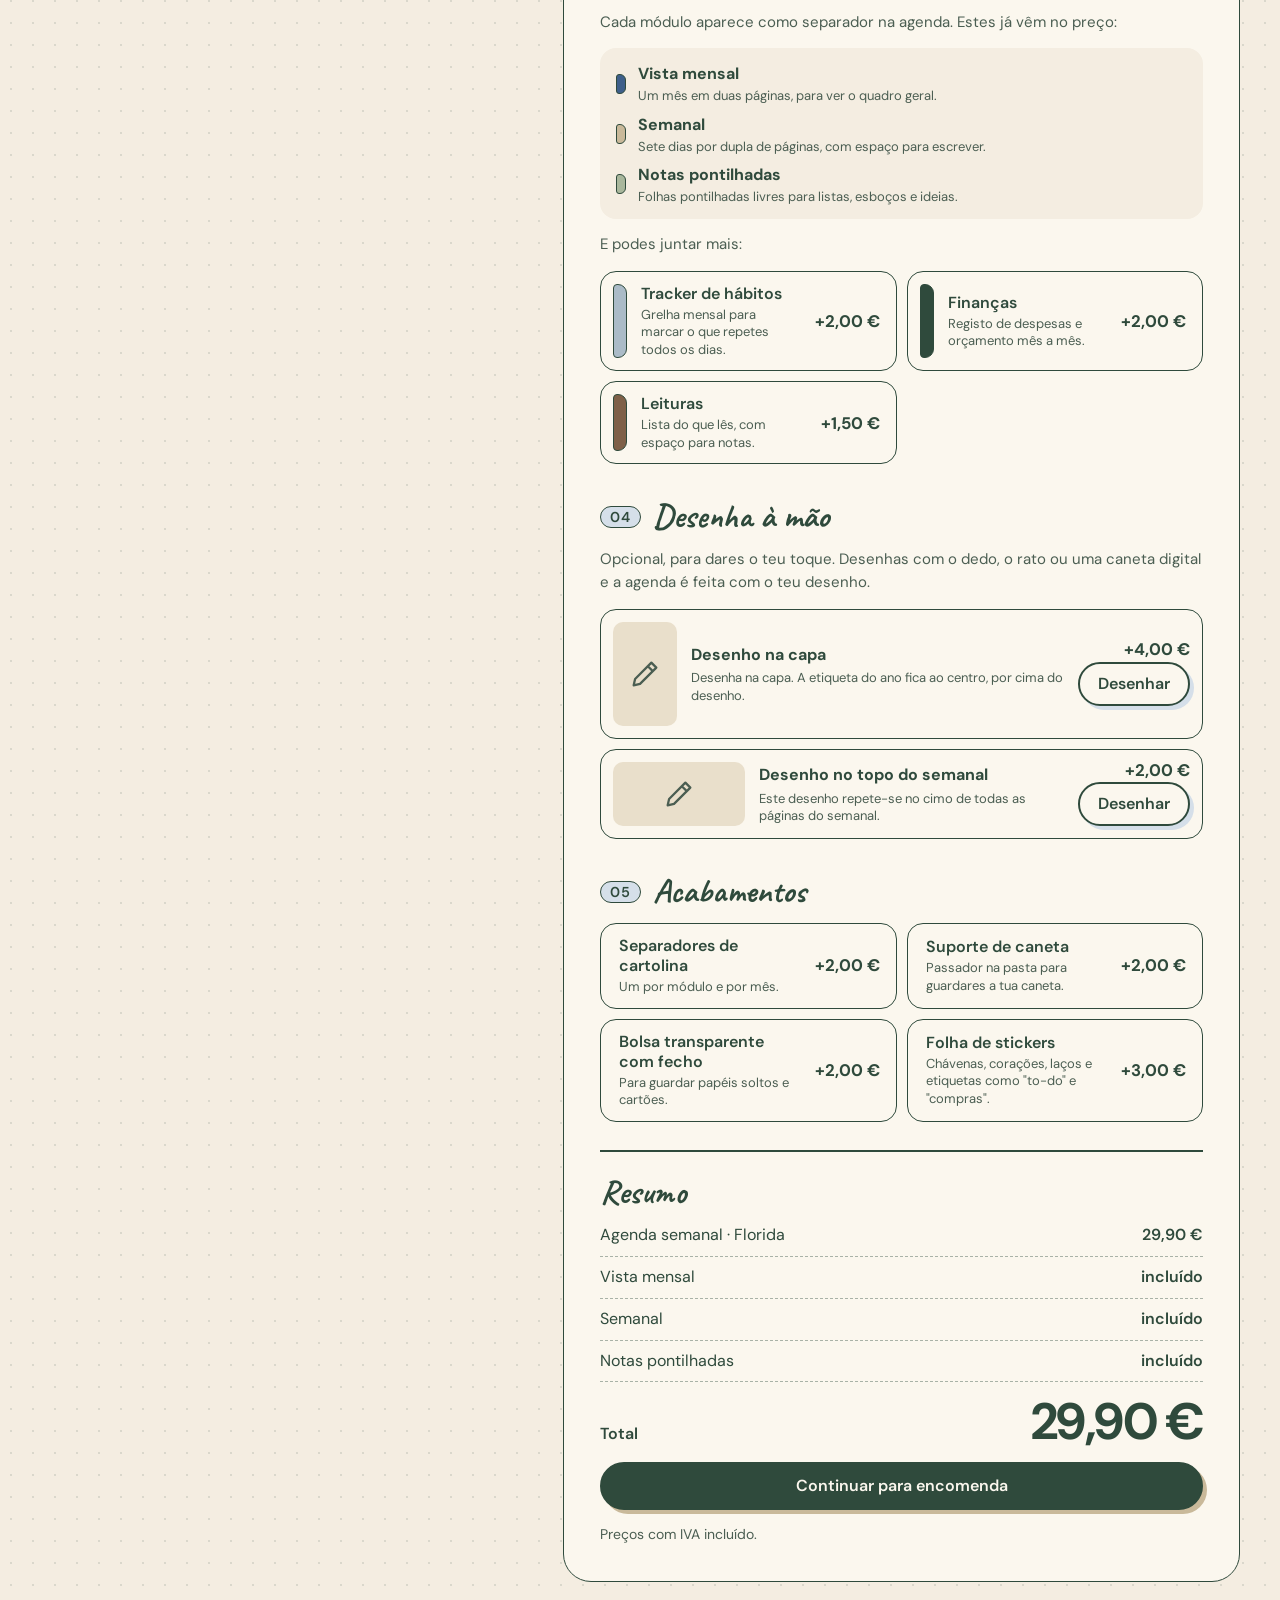
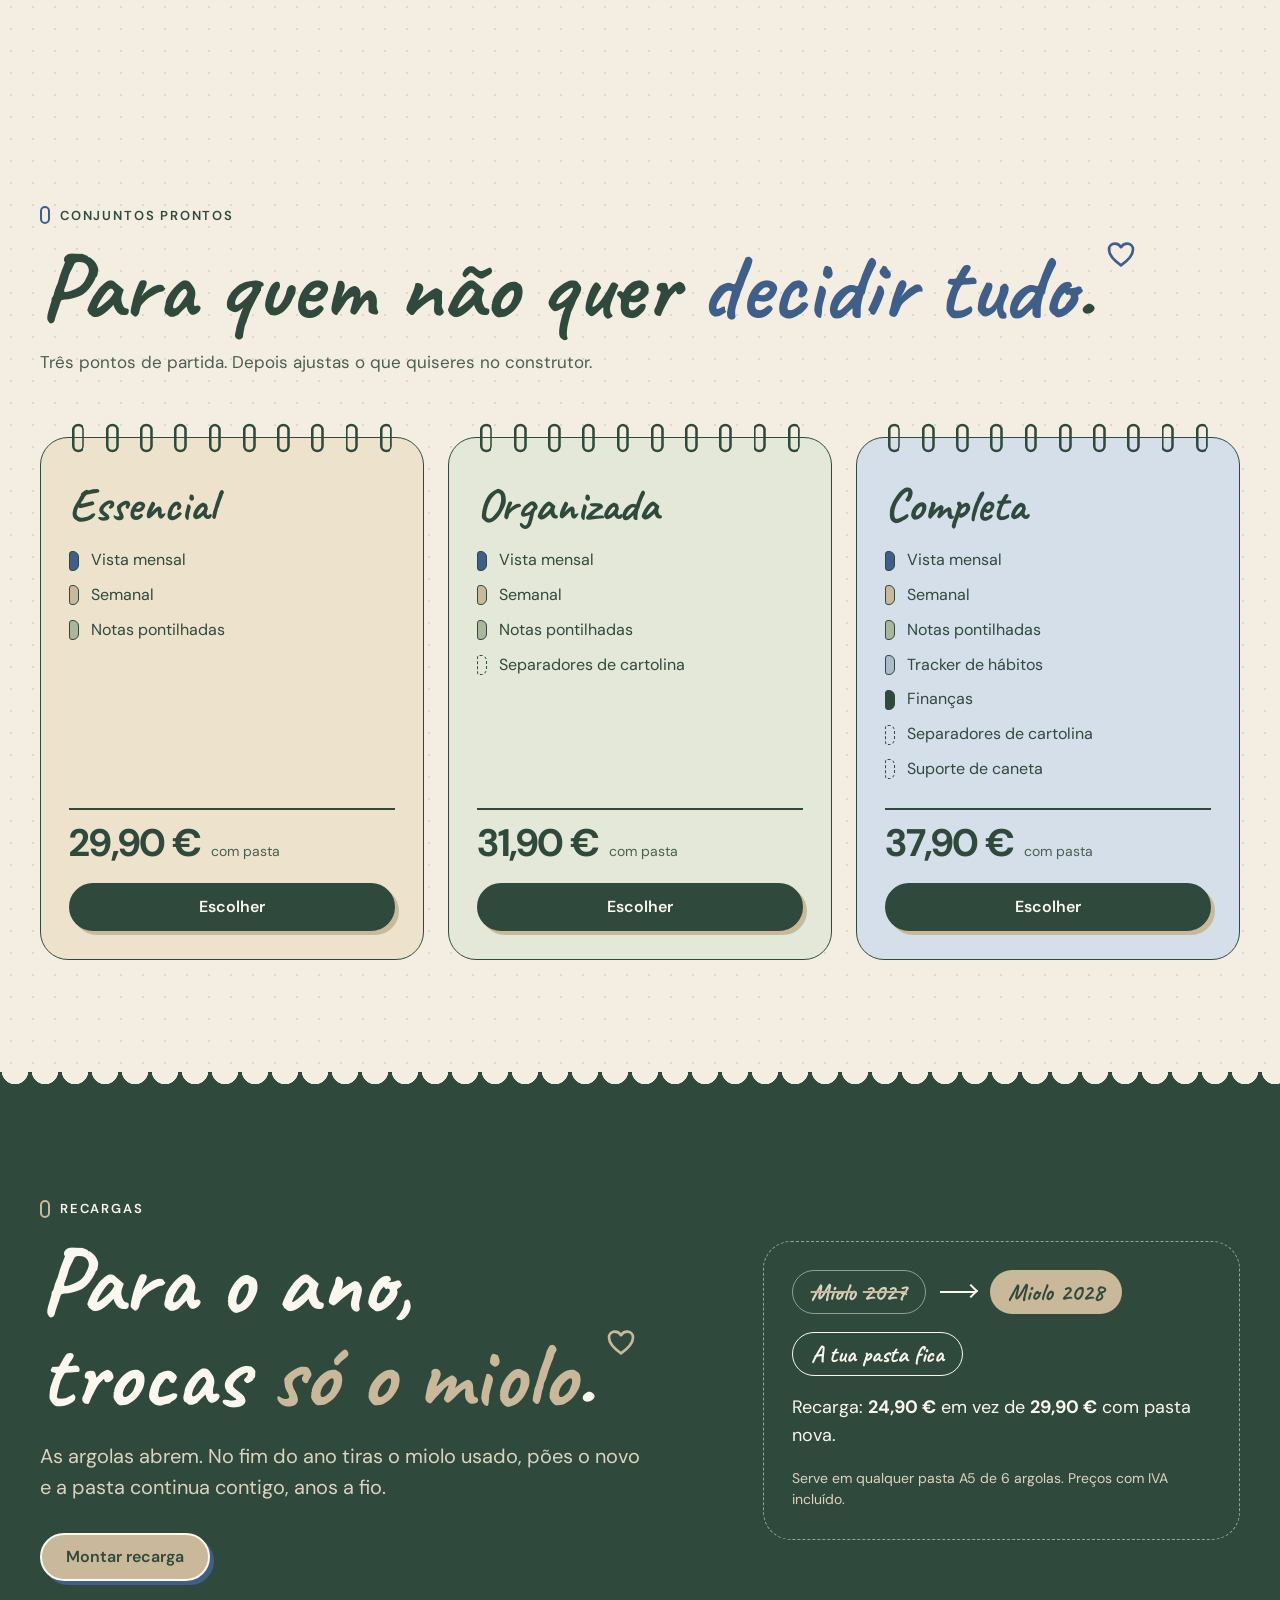
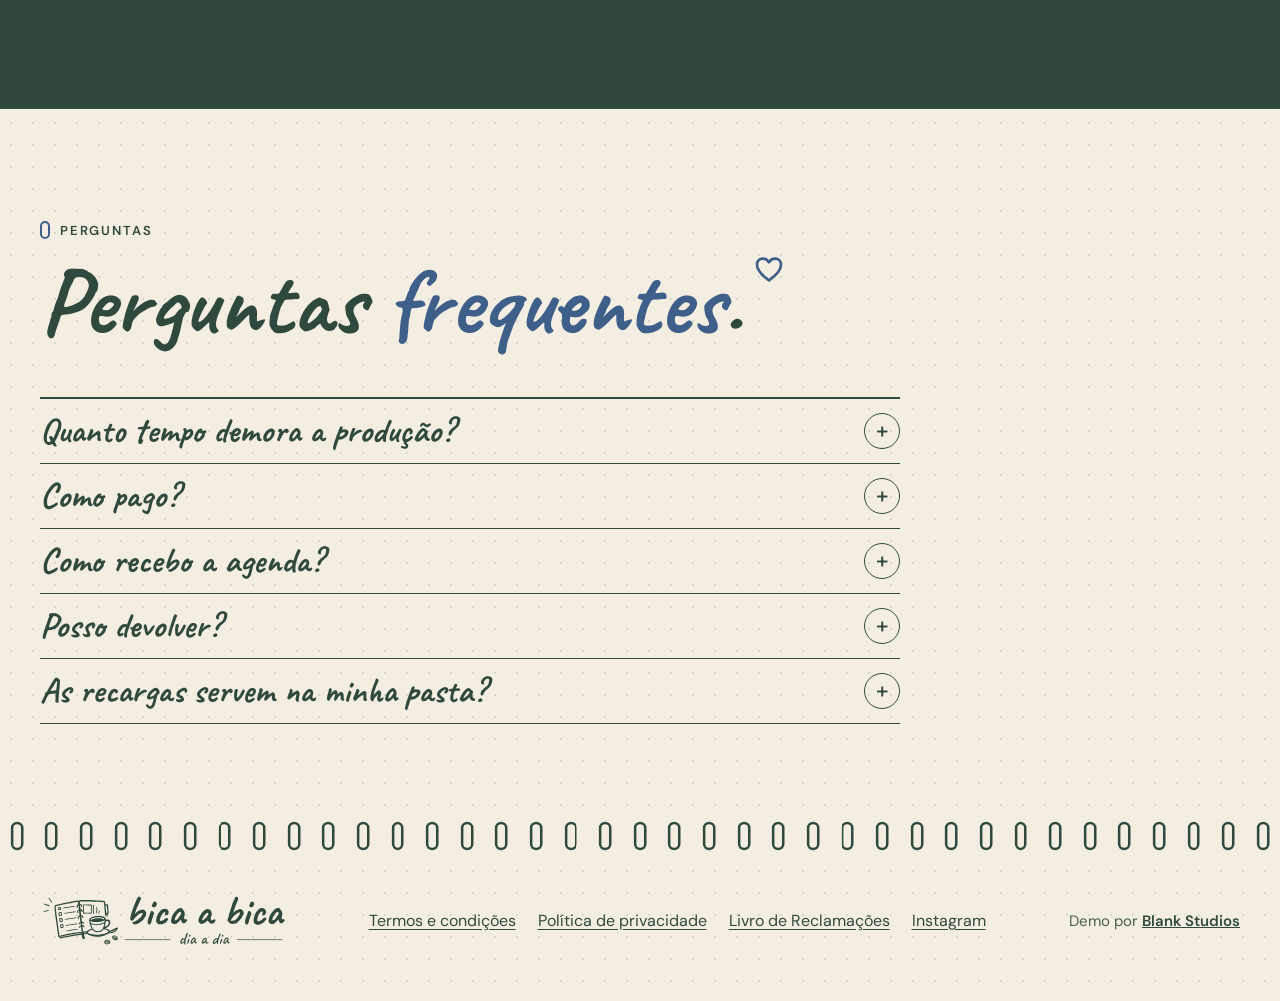
==== commit a4549dcf: "Recargas de Natal em destaque: faixa no topo e cartão logo a seguir ao hero Co-Authored-By: Claude S" ====
--- a/index.html
+++ b/index.html
@@ -23,6 +23,8 @@
   <a class="skip" href="#main">Saltar para o conteúdo</a>
 
   <!-- 1. NAV -->
+  <a class="promo" href="#natal"><strong>Novidade</strong> Recargas de Natal por 5&nbsp;€ <span class="promo__go">Ver →</span></a>
+
   <header class="nav">
     <div class="wrap nav__in">
       <a class="logo" href="#top" aria-label="bica a bica, início"><img class="logo__img" src="assets/logo-horizontal.svg" alt="" width="215" height="56"><span class="logo__text" aria-hidden="true">bica a bica</span></a>
@@ -71,6 +73,20 @@
       <p class="hand">experimenta uma cor <svg viewBox="0 0 44 38" aria-hidden="true"><path d="M4 3C4 20 14 28 34 28M27 21l8 7-8 6"/></svg></p>
       <div class="hero__swatches" id="hero-swatches" role="group" aria-label="Experimenta uma cor de capa"></div>
       </div>
+    </section>
+
+    <section class="wrap xmas-wrap" aria-label="Novidade de Natal">
+      <aside class="xmas" id="natal" aria-labelledby="xmas-t">
+          <p class="kicker">Novidade</p>
+          <h3 id="xmas-t">Recargas de <em>Natal</em></h3>
+          <ul class="xmas__list">
+            <li>Stickers de Natal</li>
+            <li>Template de compras de Natal</li>
+            <li>Postal para quem oferece</li>
+          </ul>
+          <p class="xmas__buy"><span class="xmas__price">5&nbsp;€</span> <span>Entrega antes do Natal.</span></p>
+          <a class="btn btn--accent" href="https://ig.me/m/bicaabica.pt" target="_blank" rel="noopener">Pedir por DM</a>
+        </aside>
     </section>
 
     <!-- 3. MARQUEE -->
@@ -261,19 +277,6 @@
           <p class="swap__note">Serve em qualquer pasta A5 de 6 argolas. Preços com IVA incluído.</p>
         </div>
       </div>
-      <div class="wrap">
-        <aside class="xmas" aria-labelledby="xmas-t">
-          <p class="kicker">Novidade</p>
-          <h3 id="xmas-t">Recargas de <em>Natal</em></h3>
-          <ul class="xmas__list">
-            <li>Stickers de Natal</li>
-            <li>Template de compras de Natal</li>
-            <li>Postal para quem oferece</li>
-          </ul>
-          <p class="xmas__buy"><span class="xmas__price">5&nbsp;€</span> <span>Entrega antes do Natal.</span></p>
-          <a class="btn btn--accent" href="https://ig.me/m/bicaabica.pt" target="_blank" rel="noopener">Pedir por DM</a>
-        </aside>
-      </div>
     </section>
 
     <!-- 8. FAQ -->
--- a/styles.css
+++ b/styles.css
@@ -464,7 +464,8 @@
 }
 
 /* Novidade sazonal (recargas de Natal) */
-.xmas { margin-top: clamp(40px, 6vw, 72px); padding: clamp(24px, 4vw, 40px); border: 2px dashed var(--accent); border-radius: 24px; background: rgba(244, 237, 225, .06); display: grid; gap: 14px; justify-items: start; }
+.xmas-wrap { --focus: #fff; margin-block: clamp(24px, 5vw, 56px); }
+.xmas { color: var(--paper); padding: clamp(24px, 4vw, 40px); border: 2px dashed var(--accent); outline: 6px solid var(--ink); outline-offset: -2px; border-radius: 24px; background: var(--ink); display: grid; gap: 14px; justify-items: start; }
 .xmas .kicker::before { border-color: var(--accent); }
 .xmas h3 { margin: 0; font: 700 clamp(2.4rem, 6vw, 4rem)/1 var(--font-display); color: var(--paper); }
 .xmas h3 em { font-style: normal; color: var(--accent); }
@@ -472,3 +473,15 @@
 .xmas__list li::marker { color: var(--accent); }
 .xmas__buy { margin: 4px 0 8px; display: flex; flex-wrap: wrap; align-items: center; gap: 8px 14px; }
 .xmas__price { background: var(--accent); color: var(--ink); font: 700 1.9rem/1 var(--font-display); padding: 8px 20px; border-radius: 999px; }
+.promo { display: flex; justify-content: center; align-items: center; flex-wrap: wrap; gap: 4px 12px; min-height: 40px; padding: 6px 16px; background: var(--accent); color: var(--ink); text-align: center; text-decoration: none; font-size: .95rem; }
+.promo:hover { background: var(--sky); color: var(--ink); }
+.promo strong { text-transform: uppercase; letter-spacing: .12em; font-size: .78rem; }
+.promo__go { font-weight: 700; text-decoration: underline; text-underline-offset: 3px; }
+@media (min-width: 800px) {
+  .xmas { grid-template-columns: 1.3fr .7fr; column-gap: 48px; align-items: center; }
+  .xmas > .kicker, .xmas > h3, .xmas > .xmas__list { grid-column: 1; }
+  .xmas > .xmas__buy, .xmas > .btn { grid-column: 2; justify-self: center; }
+  .xmas > .xmas__buy { grid-row: 1 / span 3; align-self: center; flex-direction: column; text-align: center; margin: 0; }
+  .xmas > .btn { grid-row: 4; }
+  .xmas__price { font-size: 3.6rem; padding: 14px 34px; }
+}
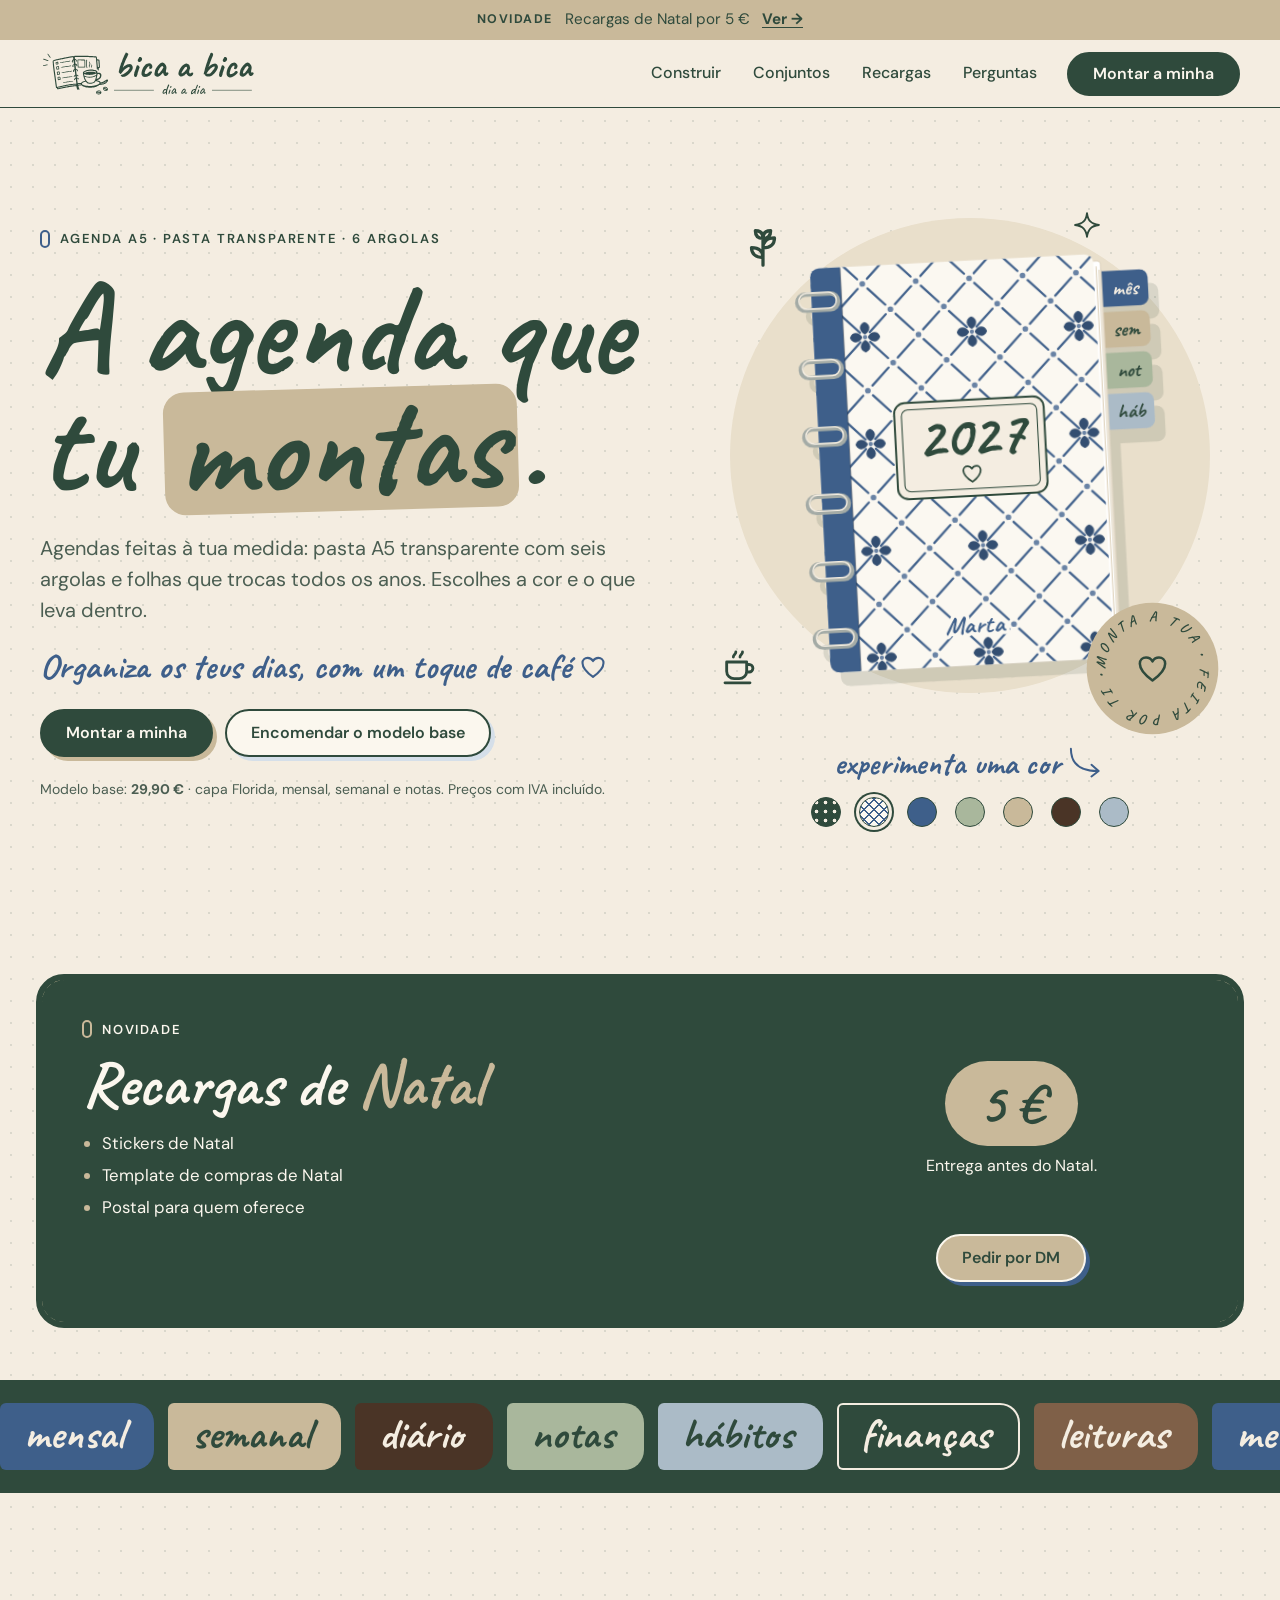
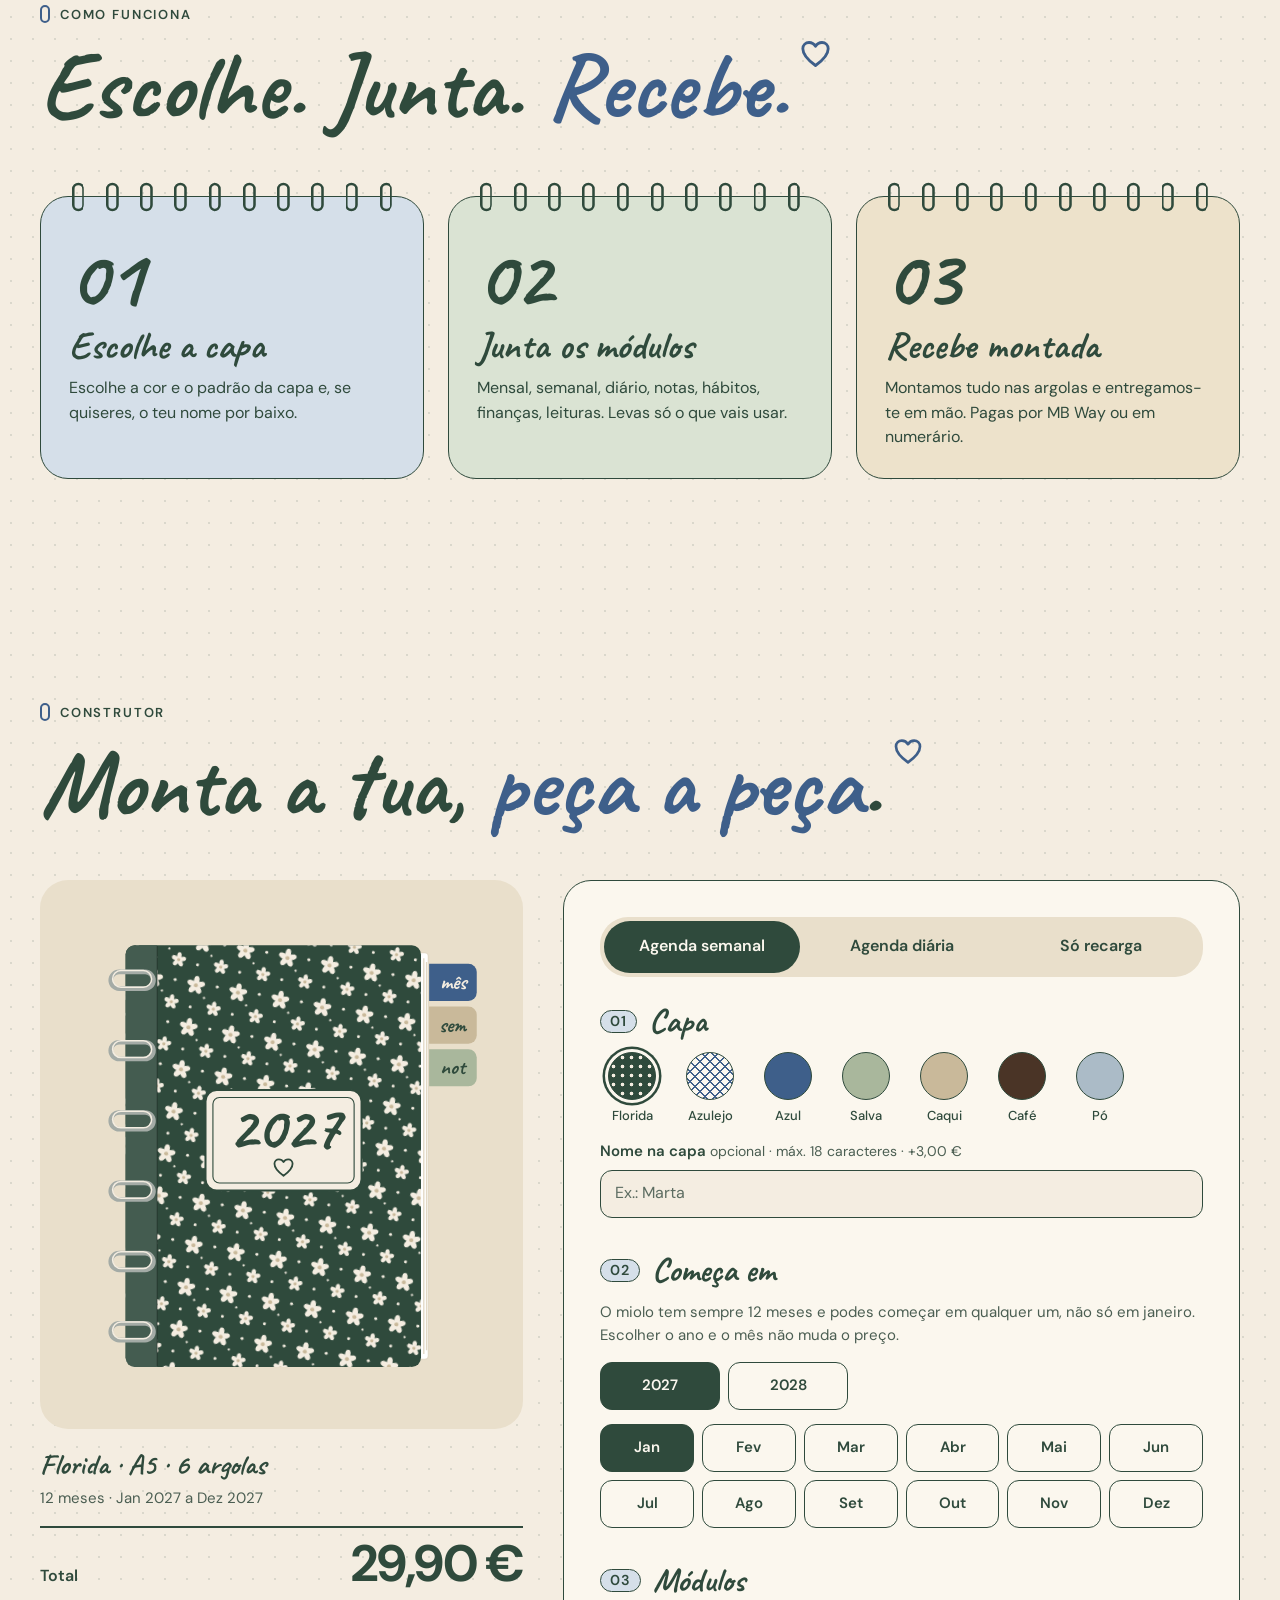
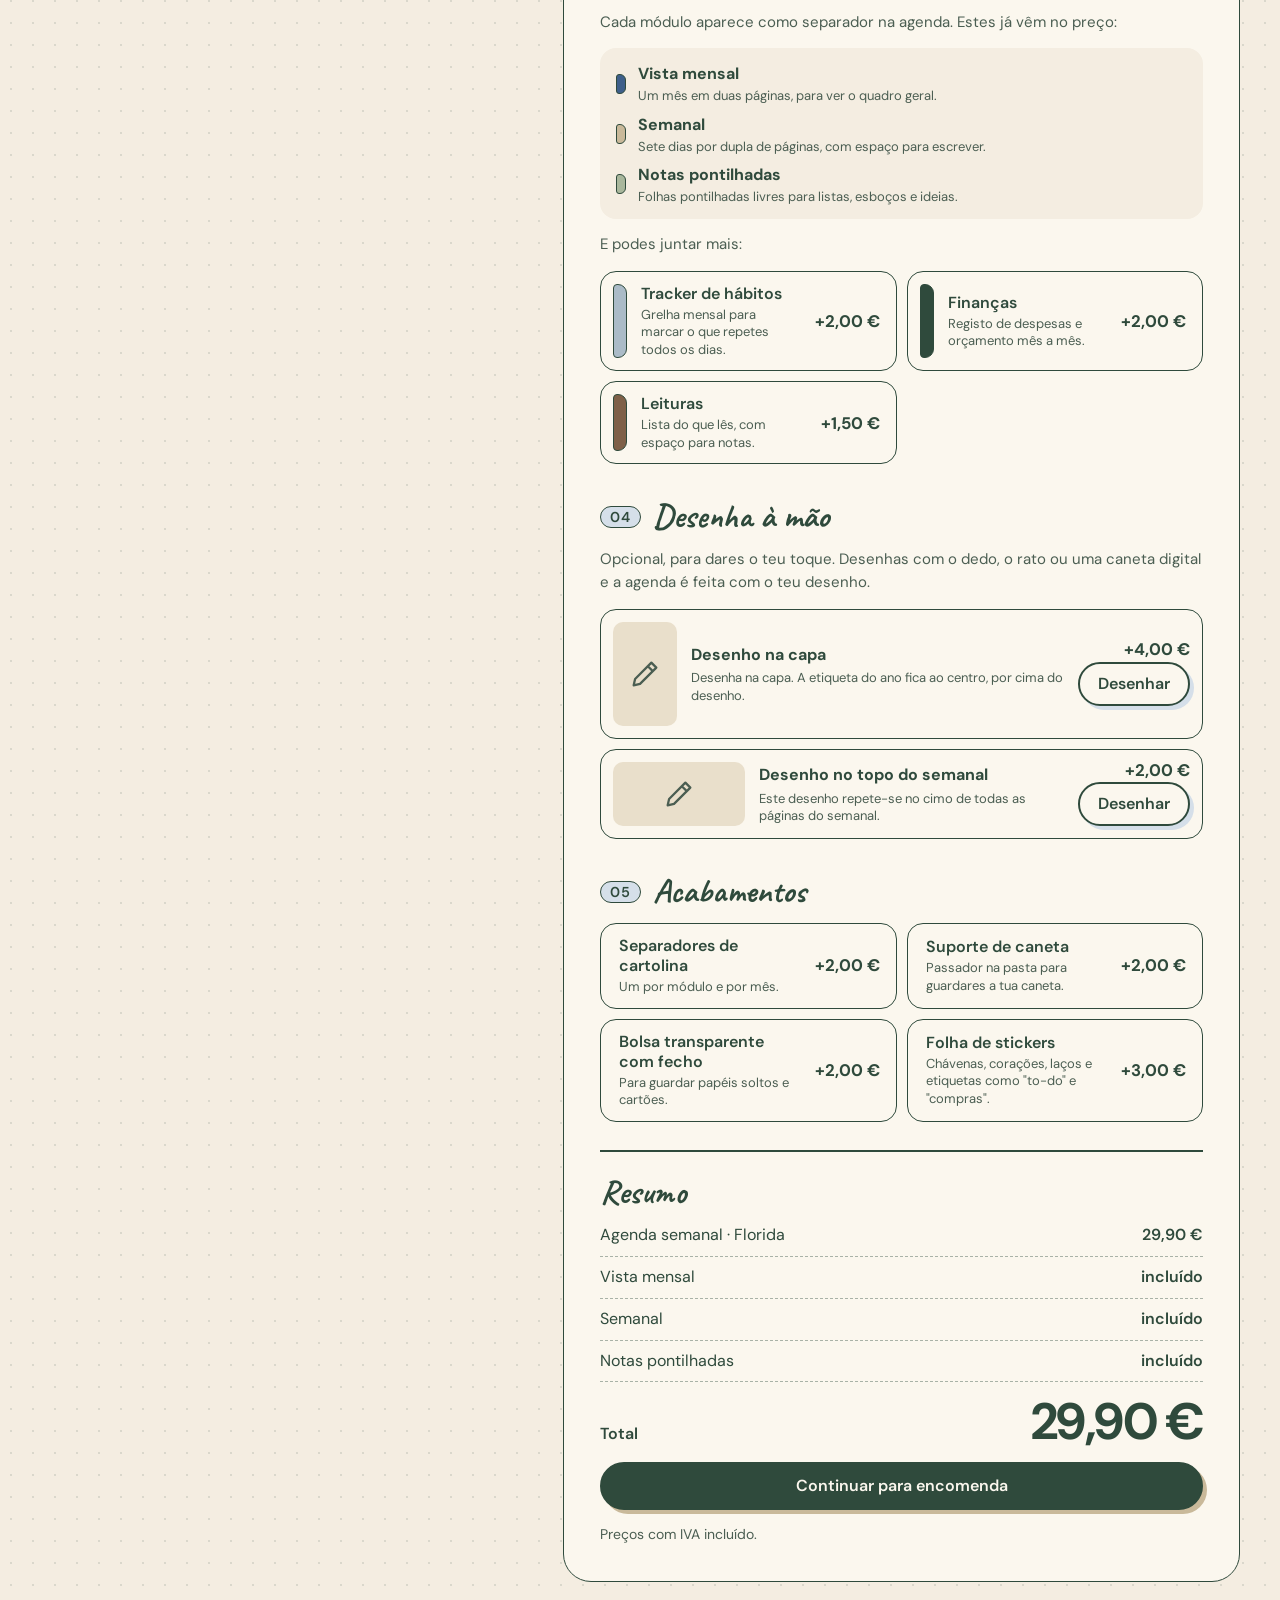
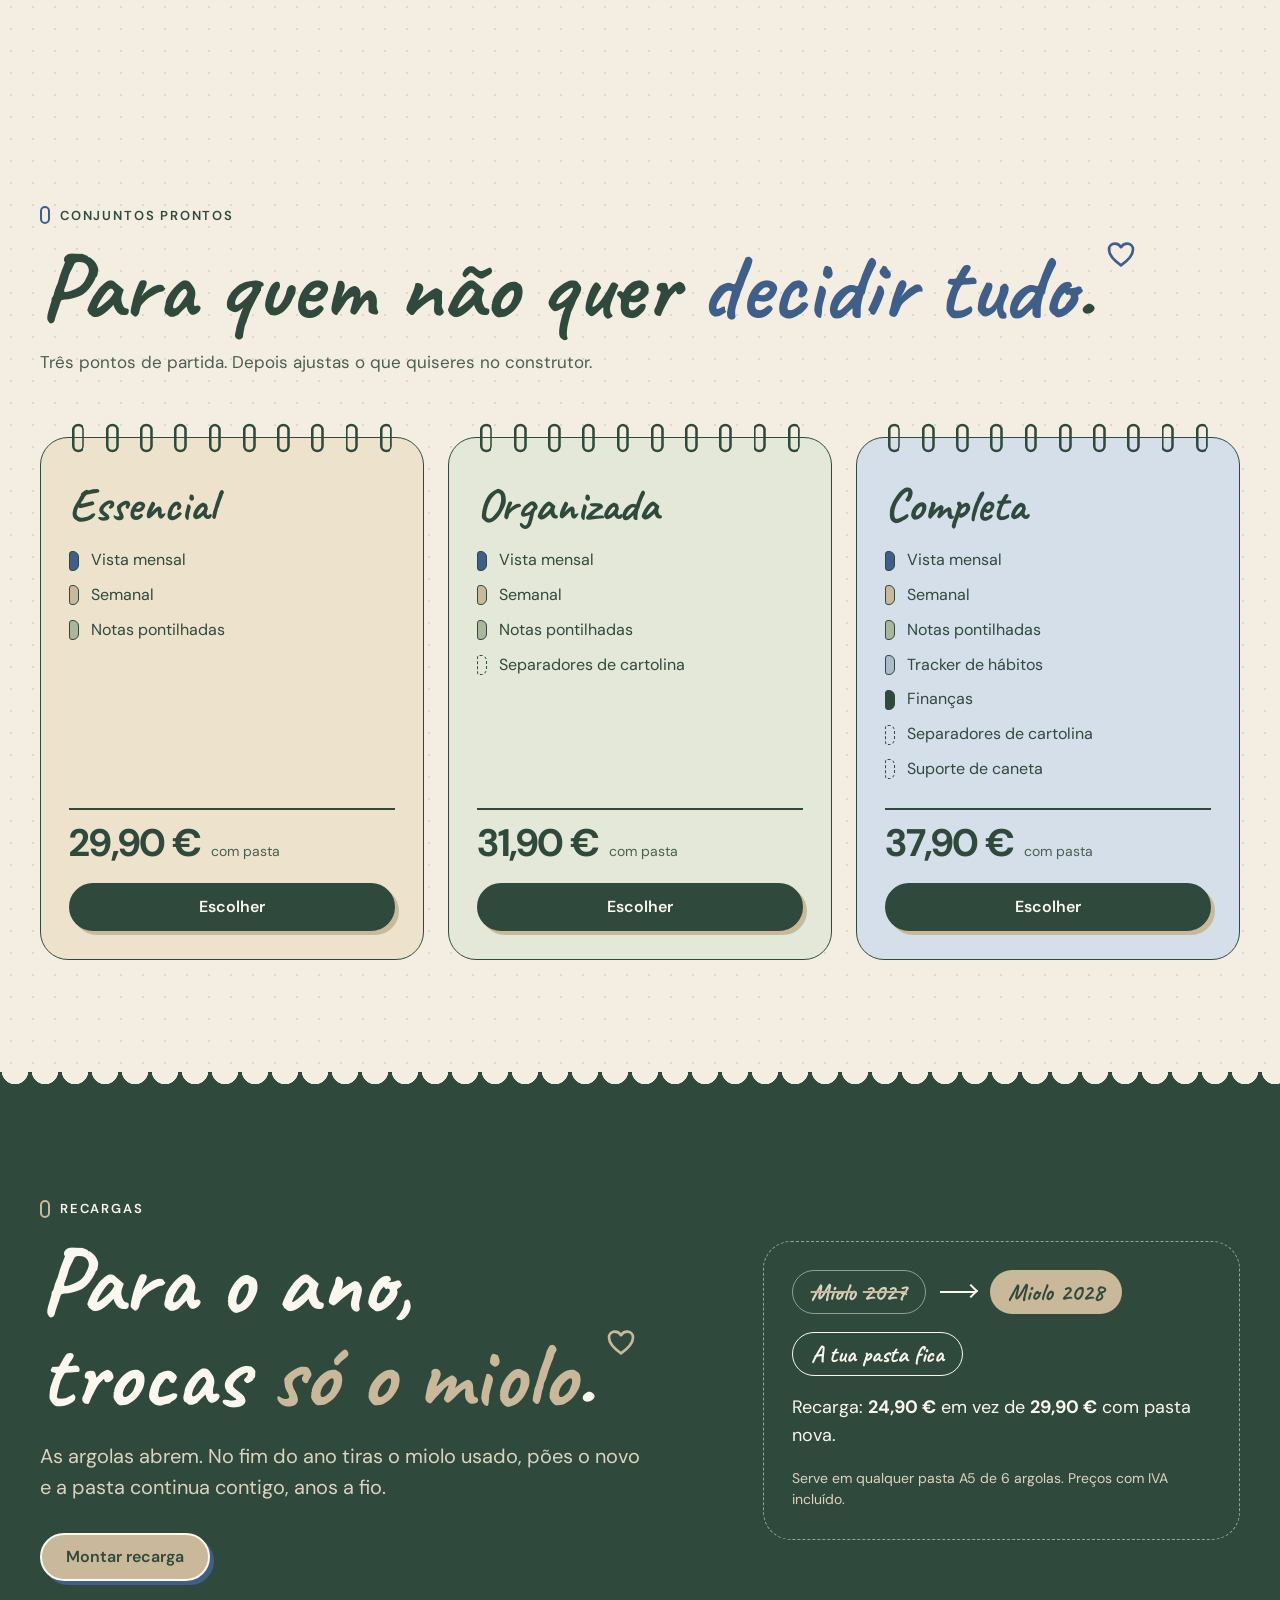
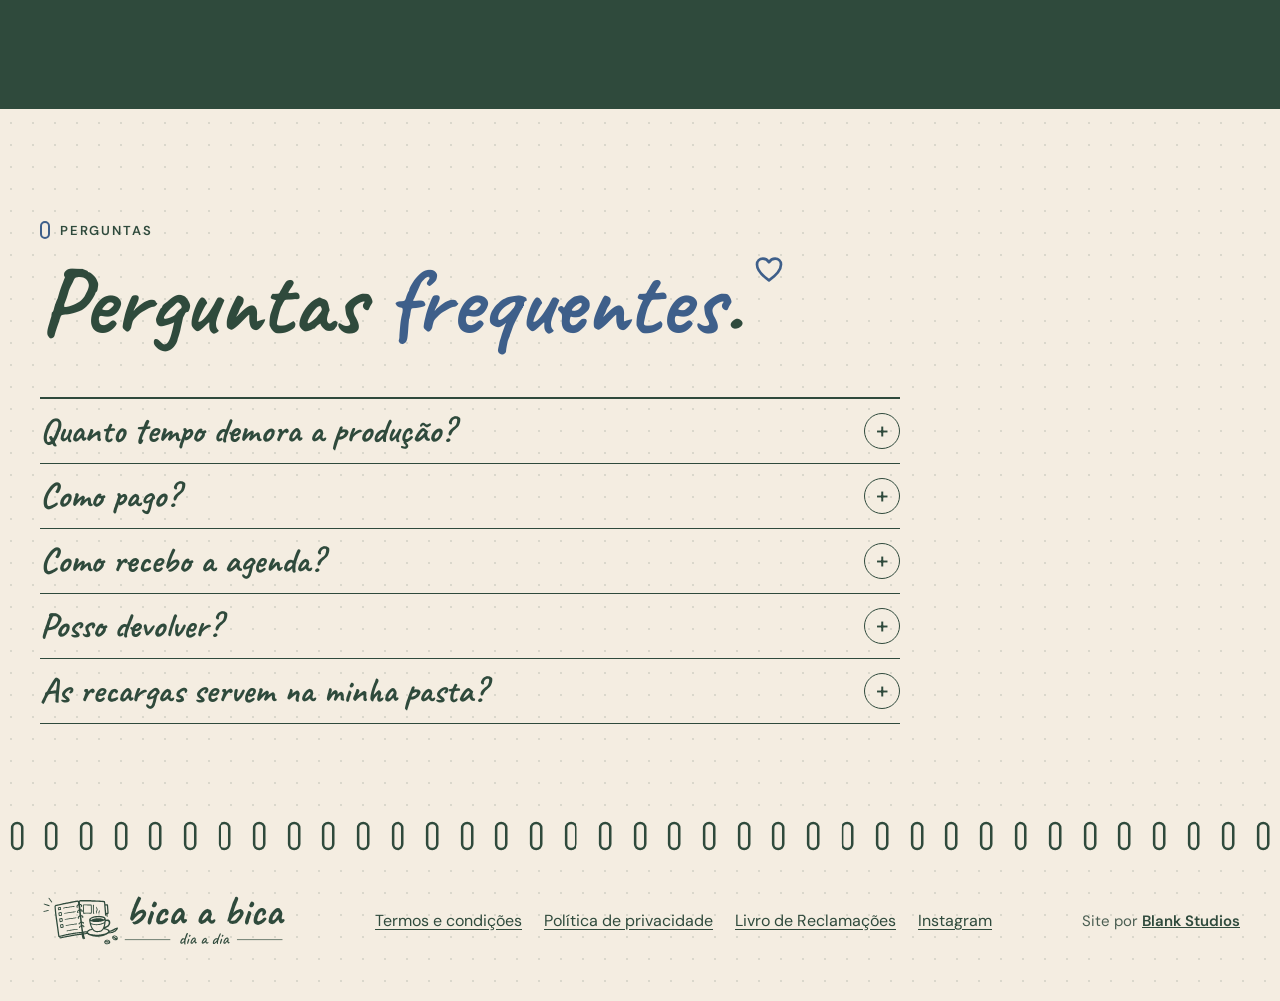
==== commit 8859f36c: "Rodapé: 'Site por Blank Studios' (já não é demo) Co-Authored-By: Claude Sonnet 5.5 <noreply@anthropi" ====
--- a/index.html
+++ b/index.html
@@ -41,7 +41,7 @@
   </header>
 
   <main id="main">
-    <noscript><p class="wrap noscript">Esta demo precisa de JavaScript para o construtor funcionar.</p></noscript>
+    <noscript><p class="wrap noscript">Este site precisa de JavaScript para o construtor funcionar.</p></noscript>
 
     <!-- 2. HERO -->
     <section class="hero wrap" id="top">
@@ -320,7 +320,7 @@
         <li><a href="https://www.livroreclamacoes.pt" target="_blank" rel="noopener">Livro de Reclamações</a></li>
         <li><a href="https://www.instagram.com/bicaabica.pt/" target="_blank" rel="noopener">Instagram</a></li>
       </ul>
-      <p class="footer__credit">Demo por <a href="https://blankstudios.pt" target="_blank" rel="noopener">Blank Studios</a></p>
+      <p class="footer__credit">Site por <a href="https://blankstudios.pt" target="_blank" rel="noopener">Blank Studios</a></p>
     </div>
   </footer>
 
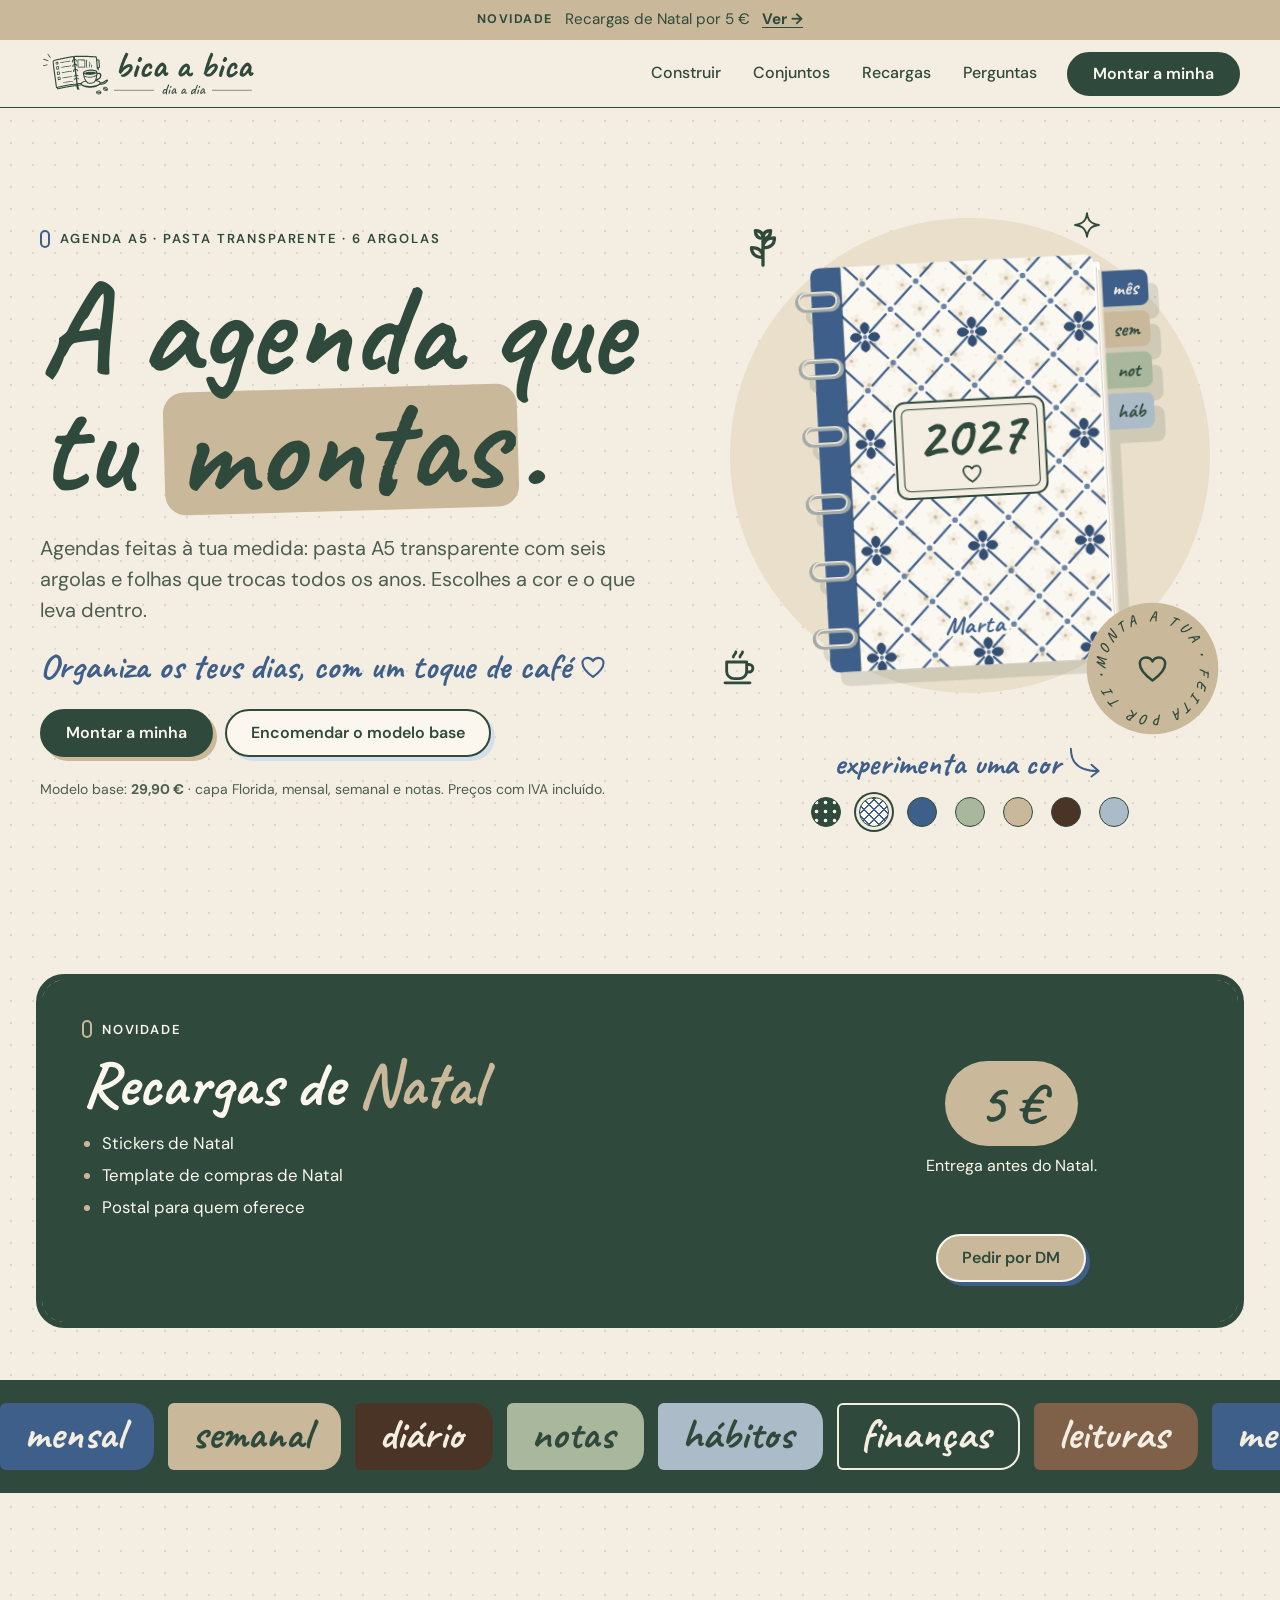
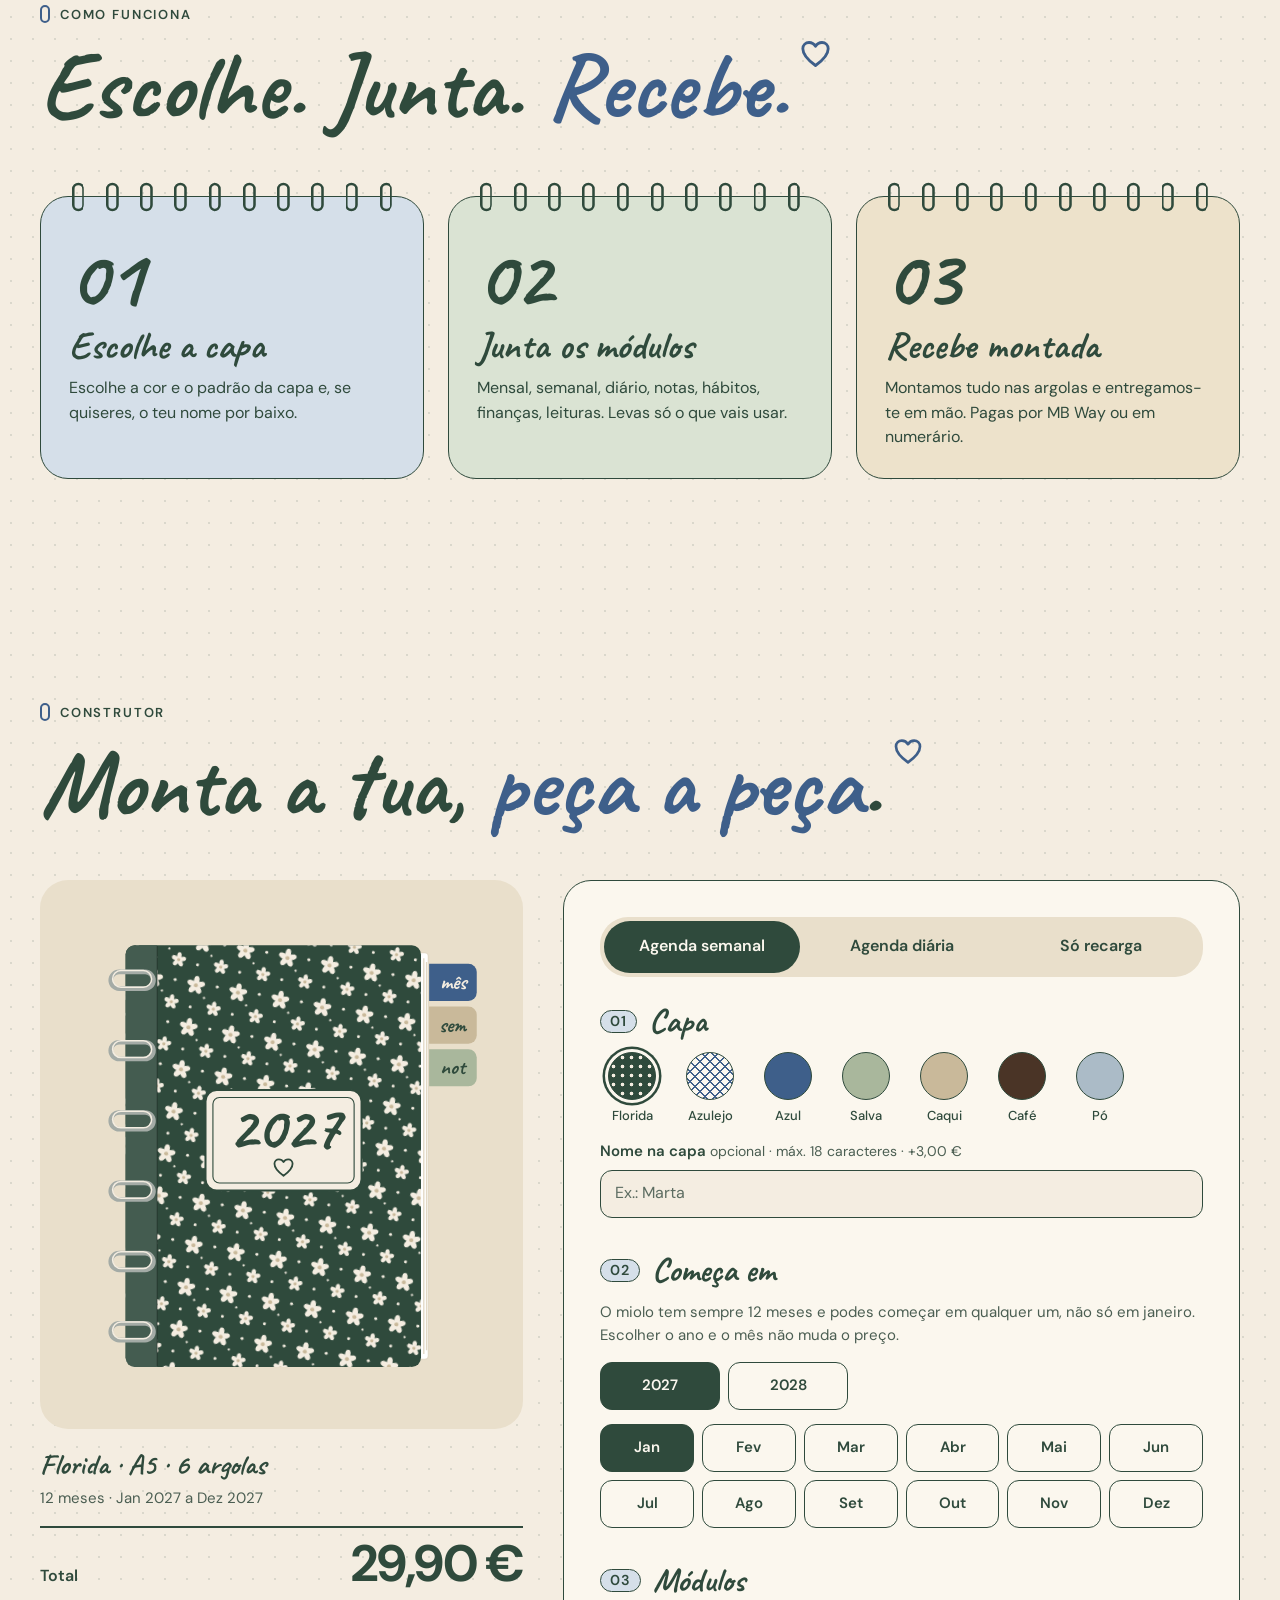
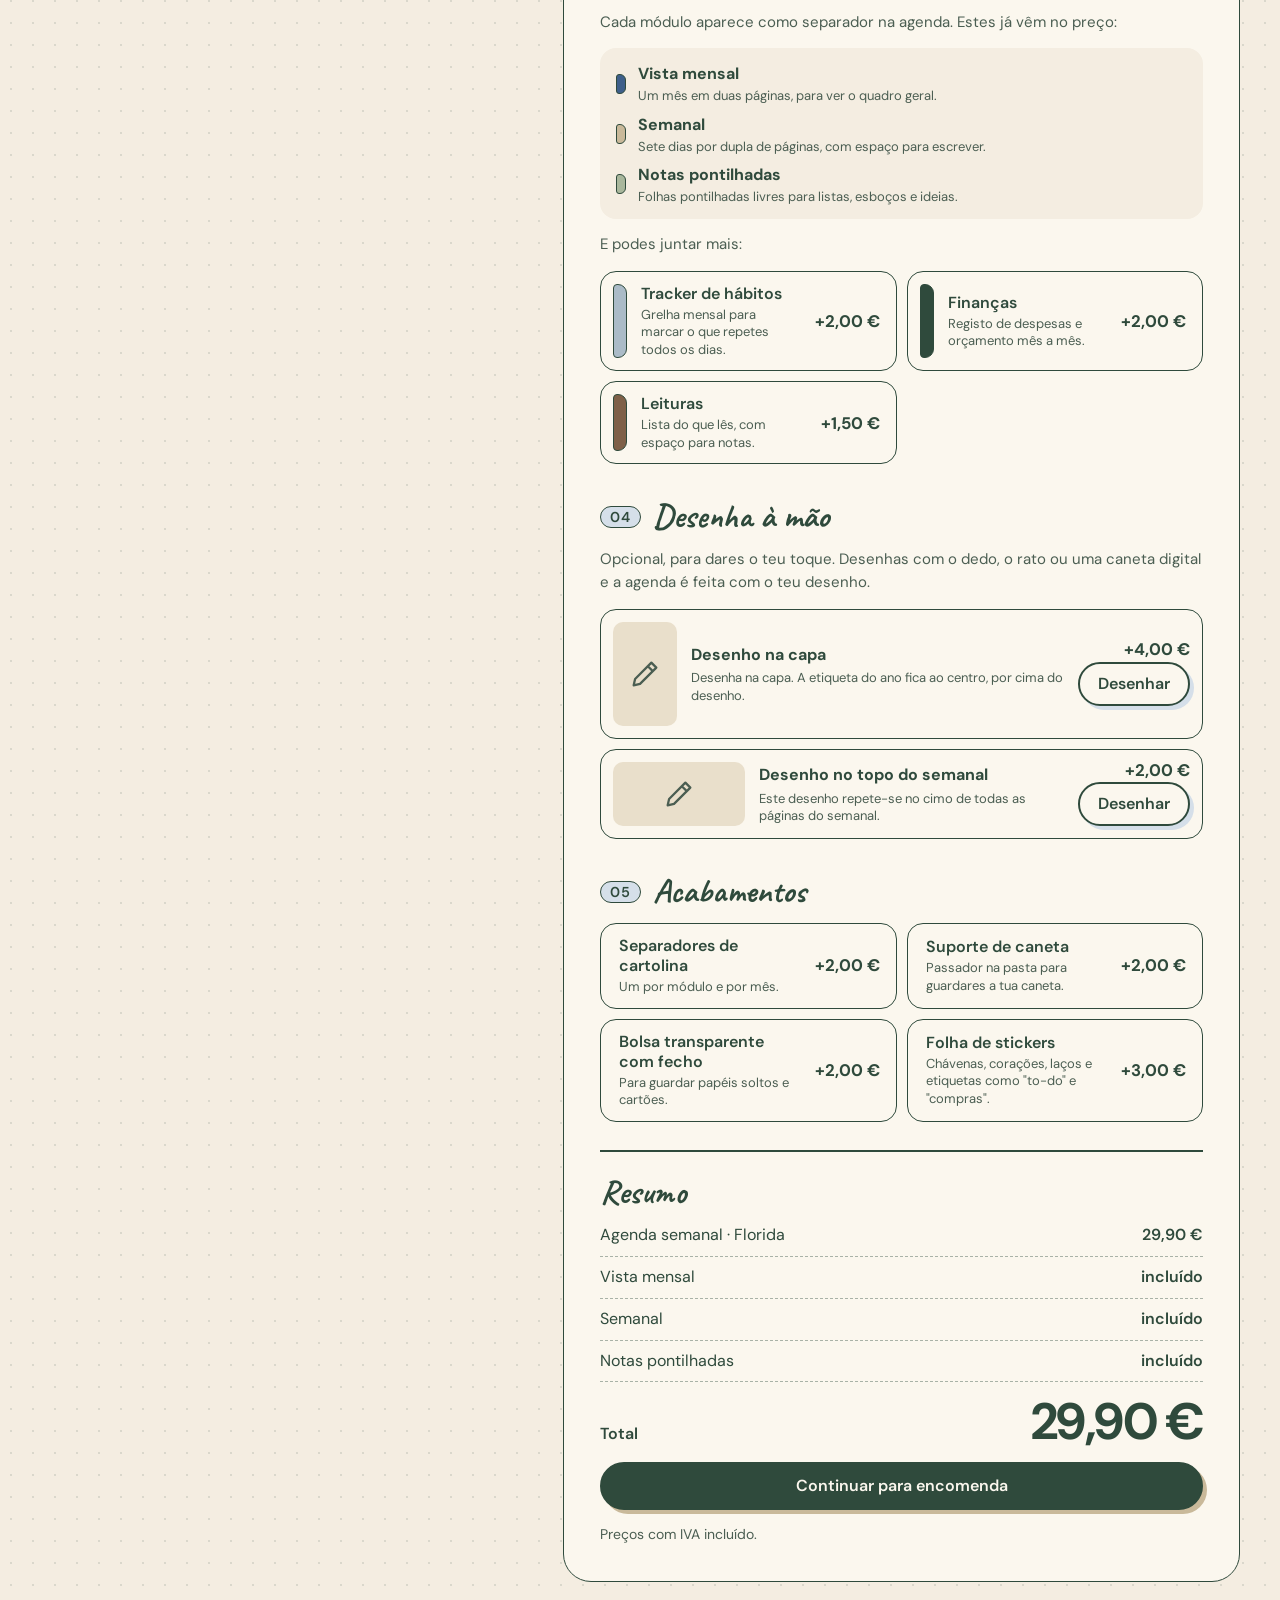
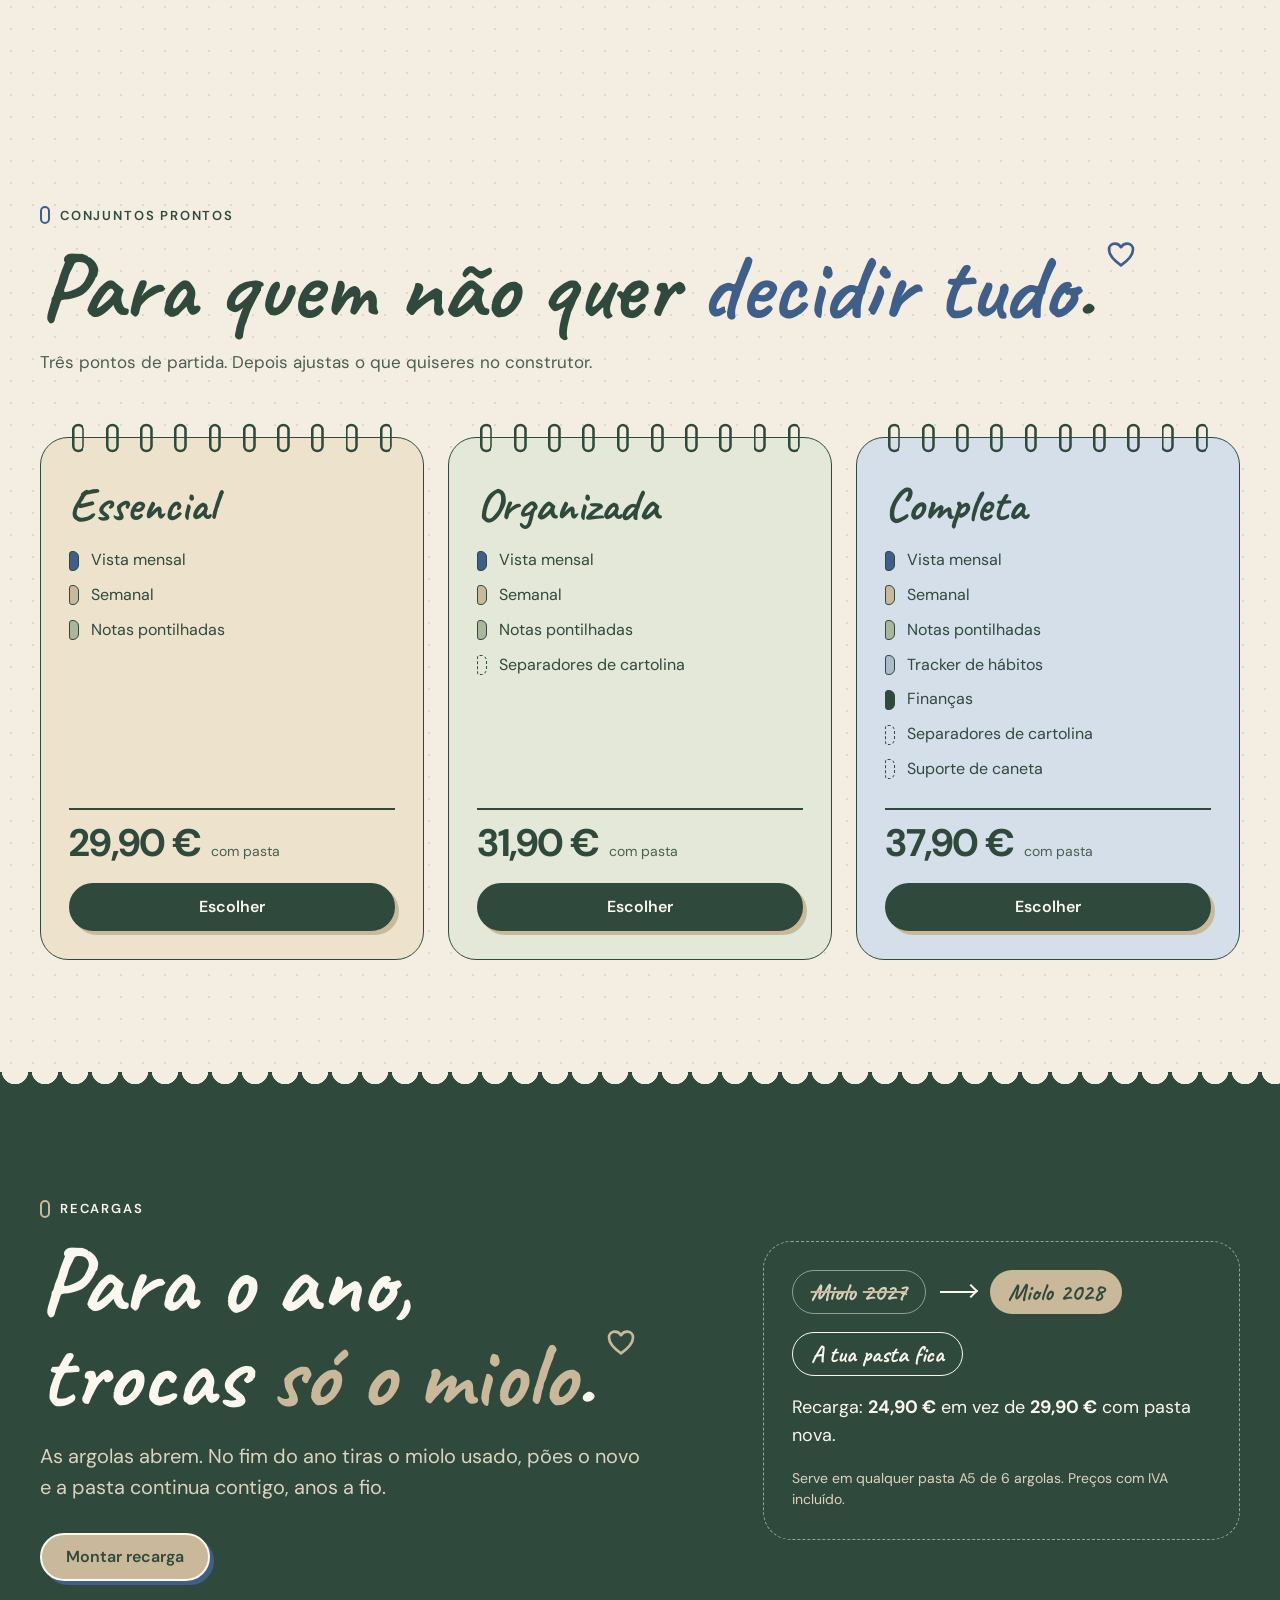
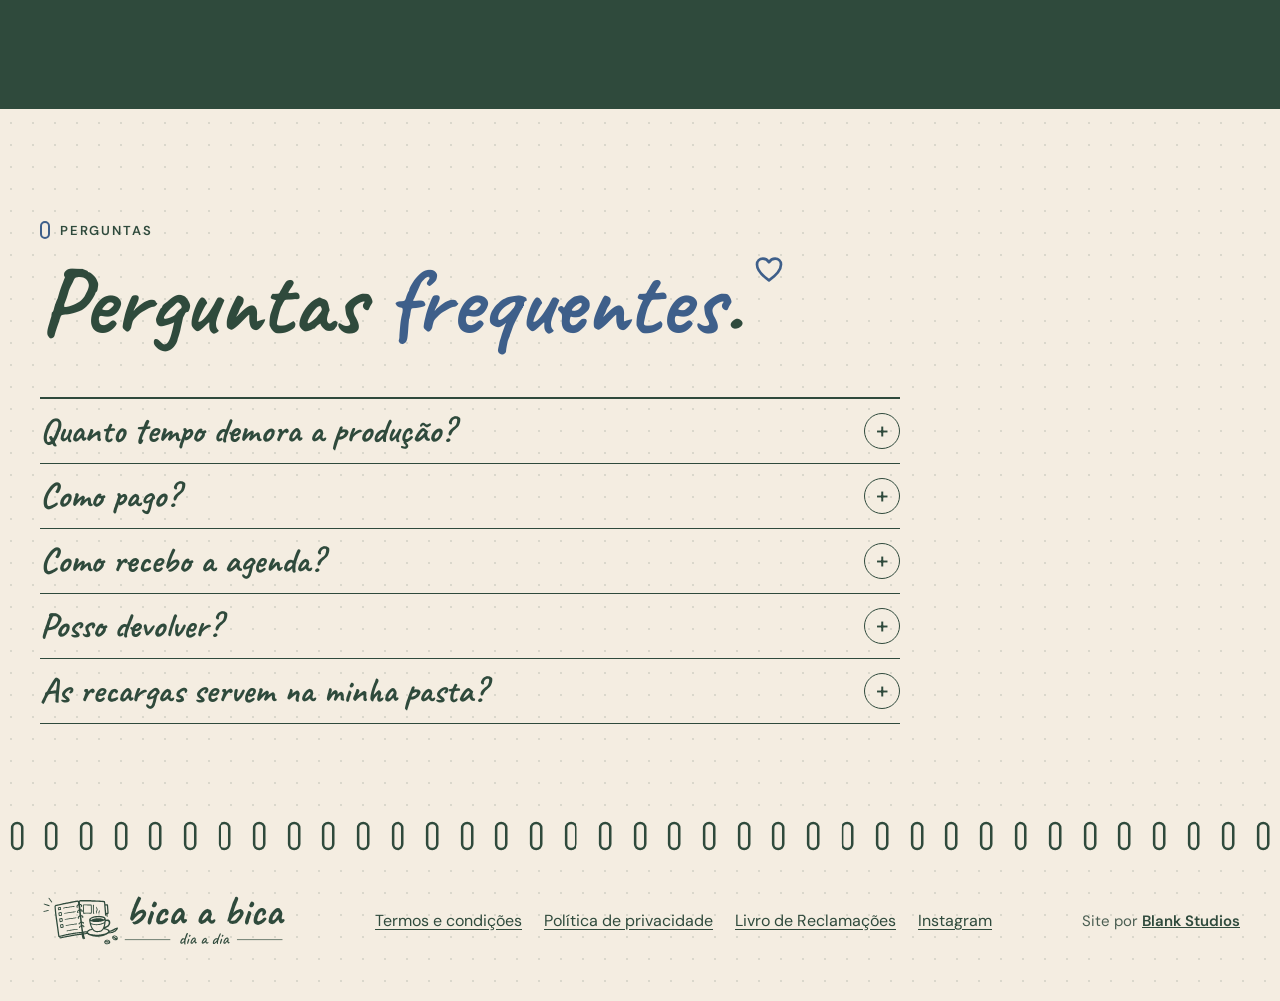
==== commit b066646f: "Título do hero: letras de cima ficam por cima da caixa de 'montas' Co-Authored-By: Claude Sonnet 5.5" ====
--- a/index.html
+++ b/index.html
@@ -47,7 +47,7 @@
     <section class="hero wrap" id="top">
       <div class="hero__copy">
         <p class="kicker">Agenda A5 · pasta transparente · 6 argolas</p>
-        <h1>A agenda que tu <mark>montas</mark>.</h1>
+        <h1><span class="hero__top">A agenda que tu</span> <mark>montas</mark>.</h1>
         <p class="lead">Agendas feitas à tua medida: pasta A5 transparente com seis argolas e folhas que trocas todos os anos. Escolhes a cor e o que leva dentro.</p>
         <p class="tagline">Organiza os teus dias, com um toque de café <svg viewBox="0 0 24 24" aria-hidden="true"><use href="#heart"/></svg></p>
         <div class="cta-row">
--- a/styles.css
+++ b/styles.css
@@ -95,7 +95,9 @@
 .hero { display: grid; grid-template-columns: 1.05fr 0.95fr; gap: clamp(24px, 5vw, 64px); align-items: center; padding-block: clamp(40px, 7vw, 88px); }
 .hero__copy { display: grid; gap: 22px; justify-items: start; }
 .hero h1 { font-size: clamp(3.8rem, 10.5vw, 8.2rem); line-height: 0.9; }
-.hero mark { background: var(--accent); color: var(--ink); padding: 0 0.1em 0.04em; border-radius: 0.16em; display: inline-block; transform: rotate(-1.6deg); }
+.hero h1 { isolation: isolate; }
+.hero__top { position: relative; z-index: 2; }
+.hero mark { position: relative; z-index: 1; background: var(--accent); color: var(--ink); padding: 0 0.1em 0.04em; border-radius: 0.16em; display: inline-block; transform: rotate(-1.6deg); }
 .tagline { font: 700 clamp(1.7rem, 3vw, 2.2rem)/1.1 var(--font-display); color: var(--deep); display: flex; align-items: center; gap: 8px; }
 .tagline svg { width: 28px; height: 28px; flex: none; fill: none; stroke: var(--deep); stroke-width: 1.8; stroke-linecap: round; stroke-linejoin: round; }
 .cta-row { display: flex; flex-wrap: wrap; gap: 12px; }
